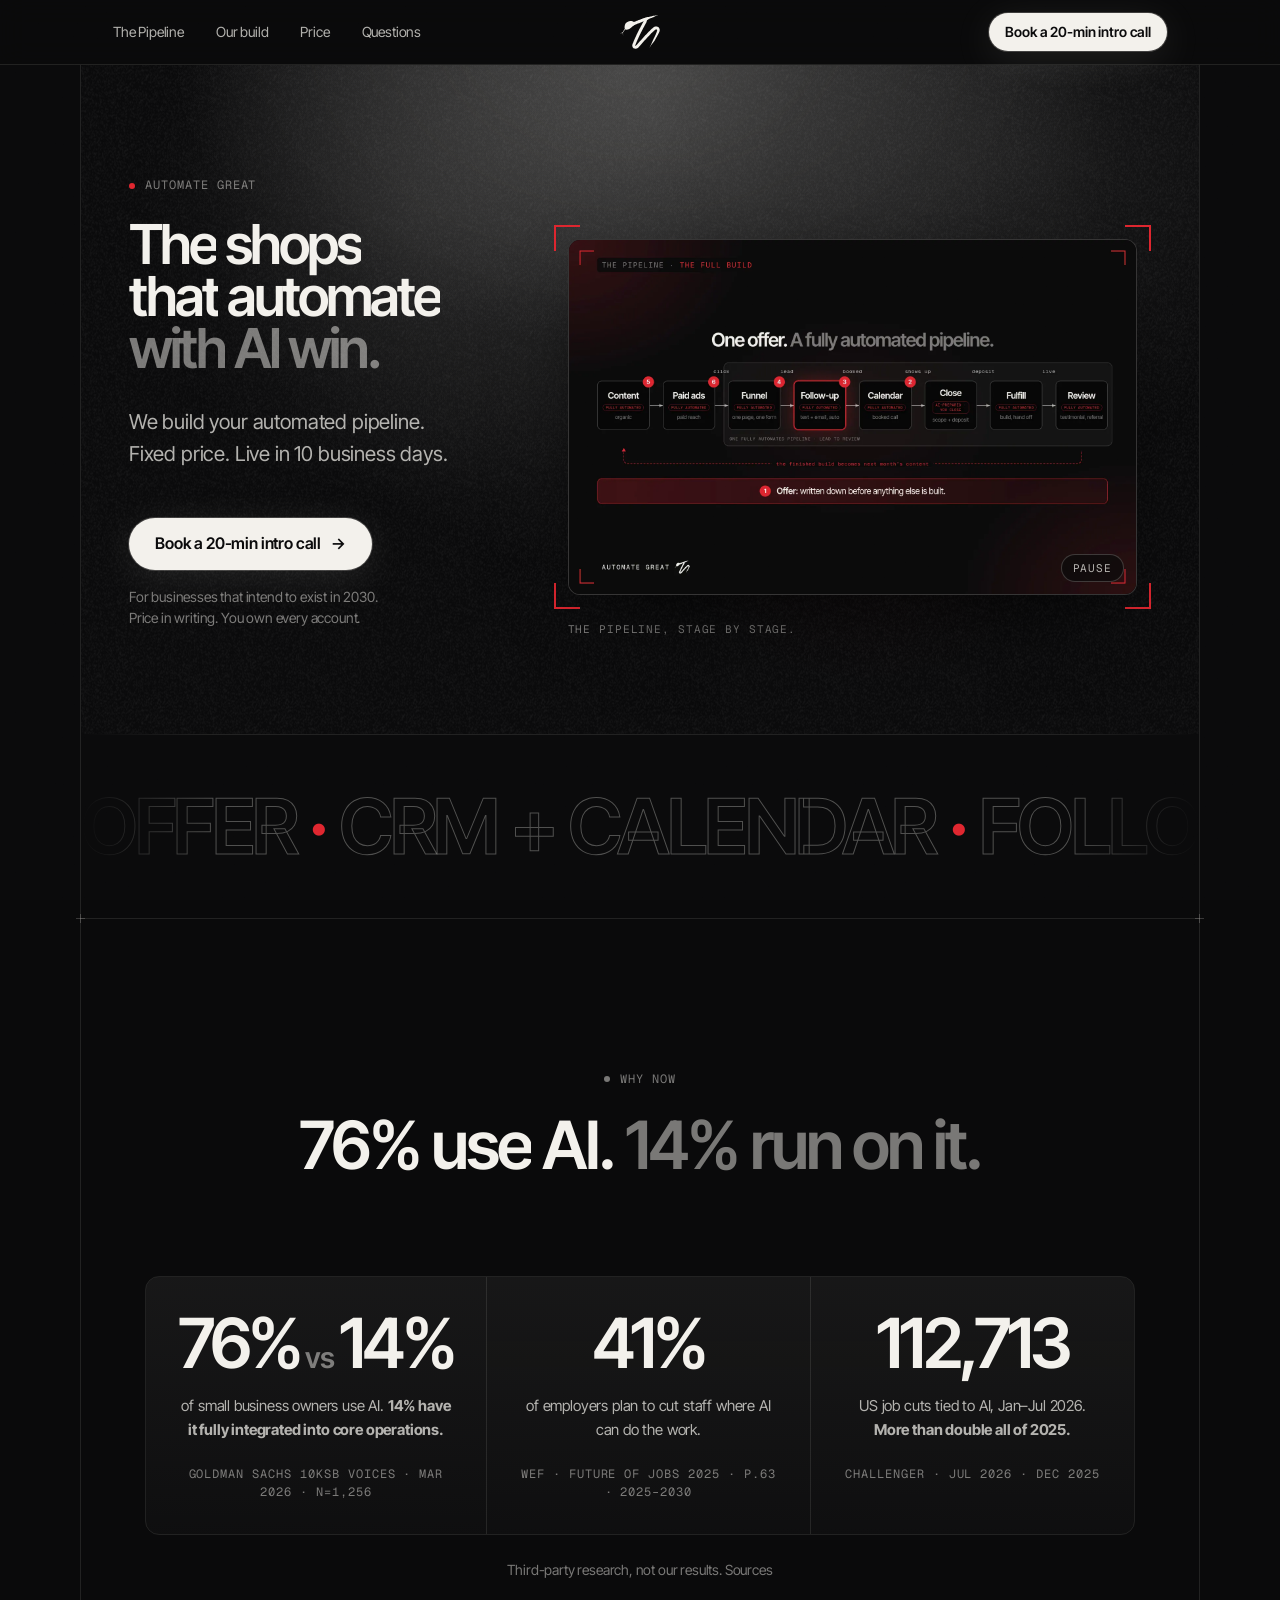
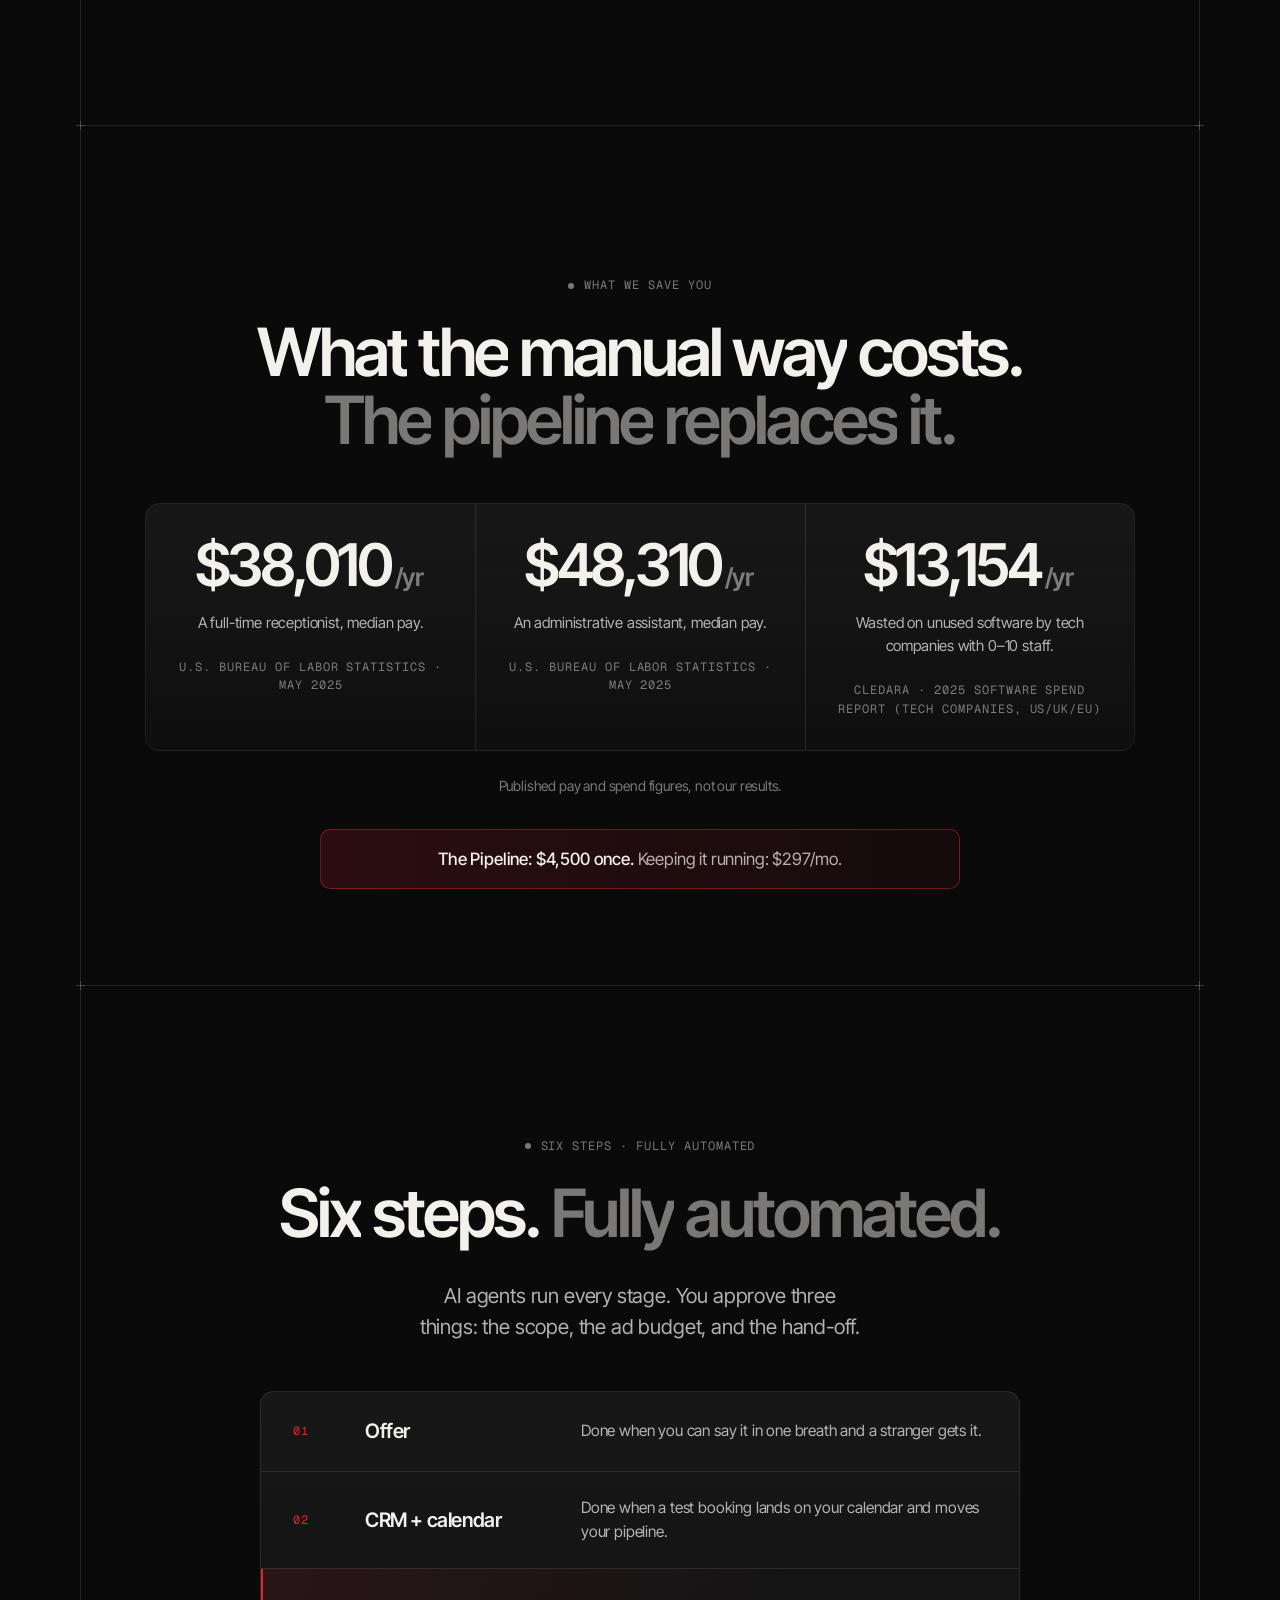
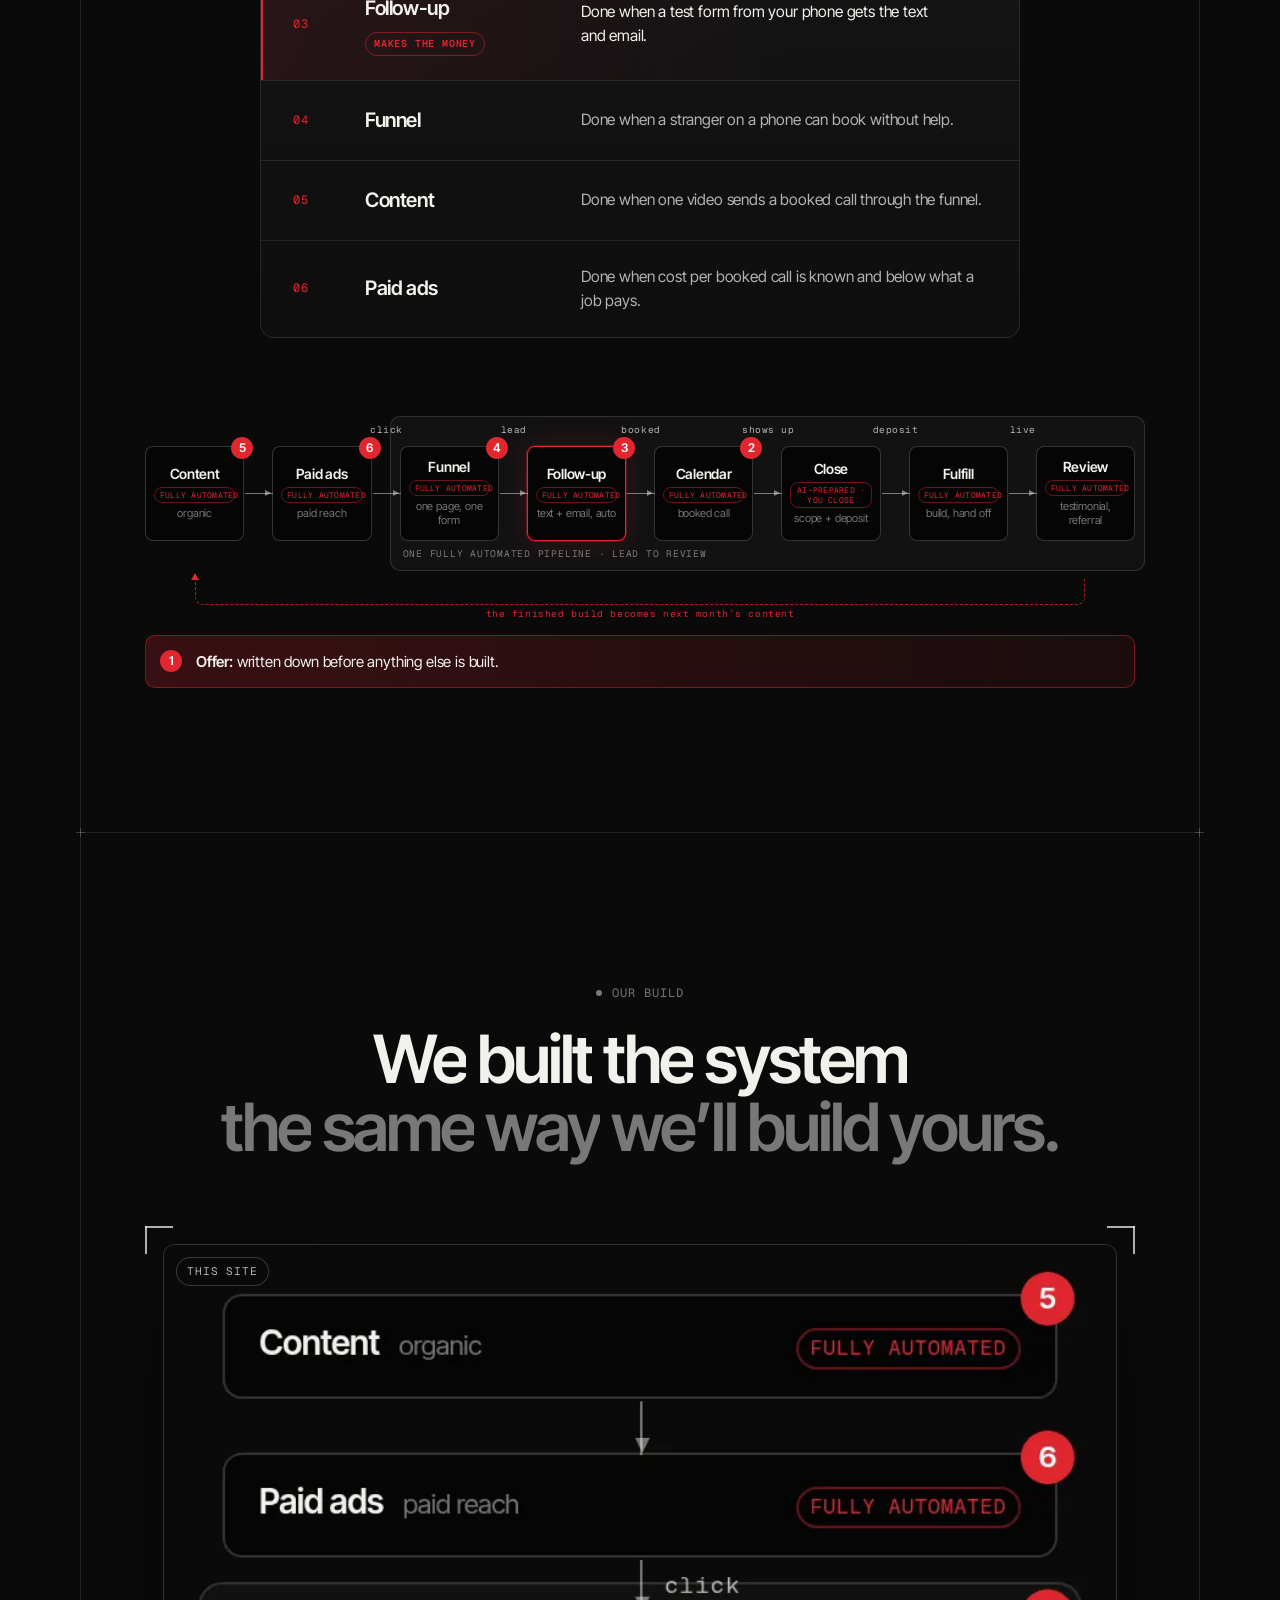
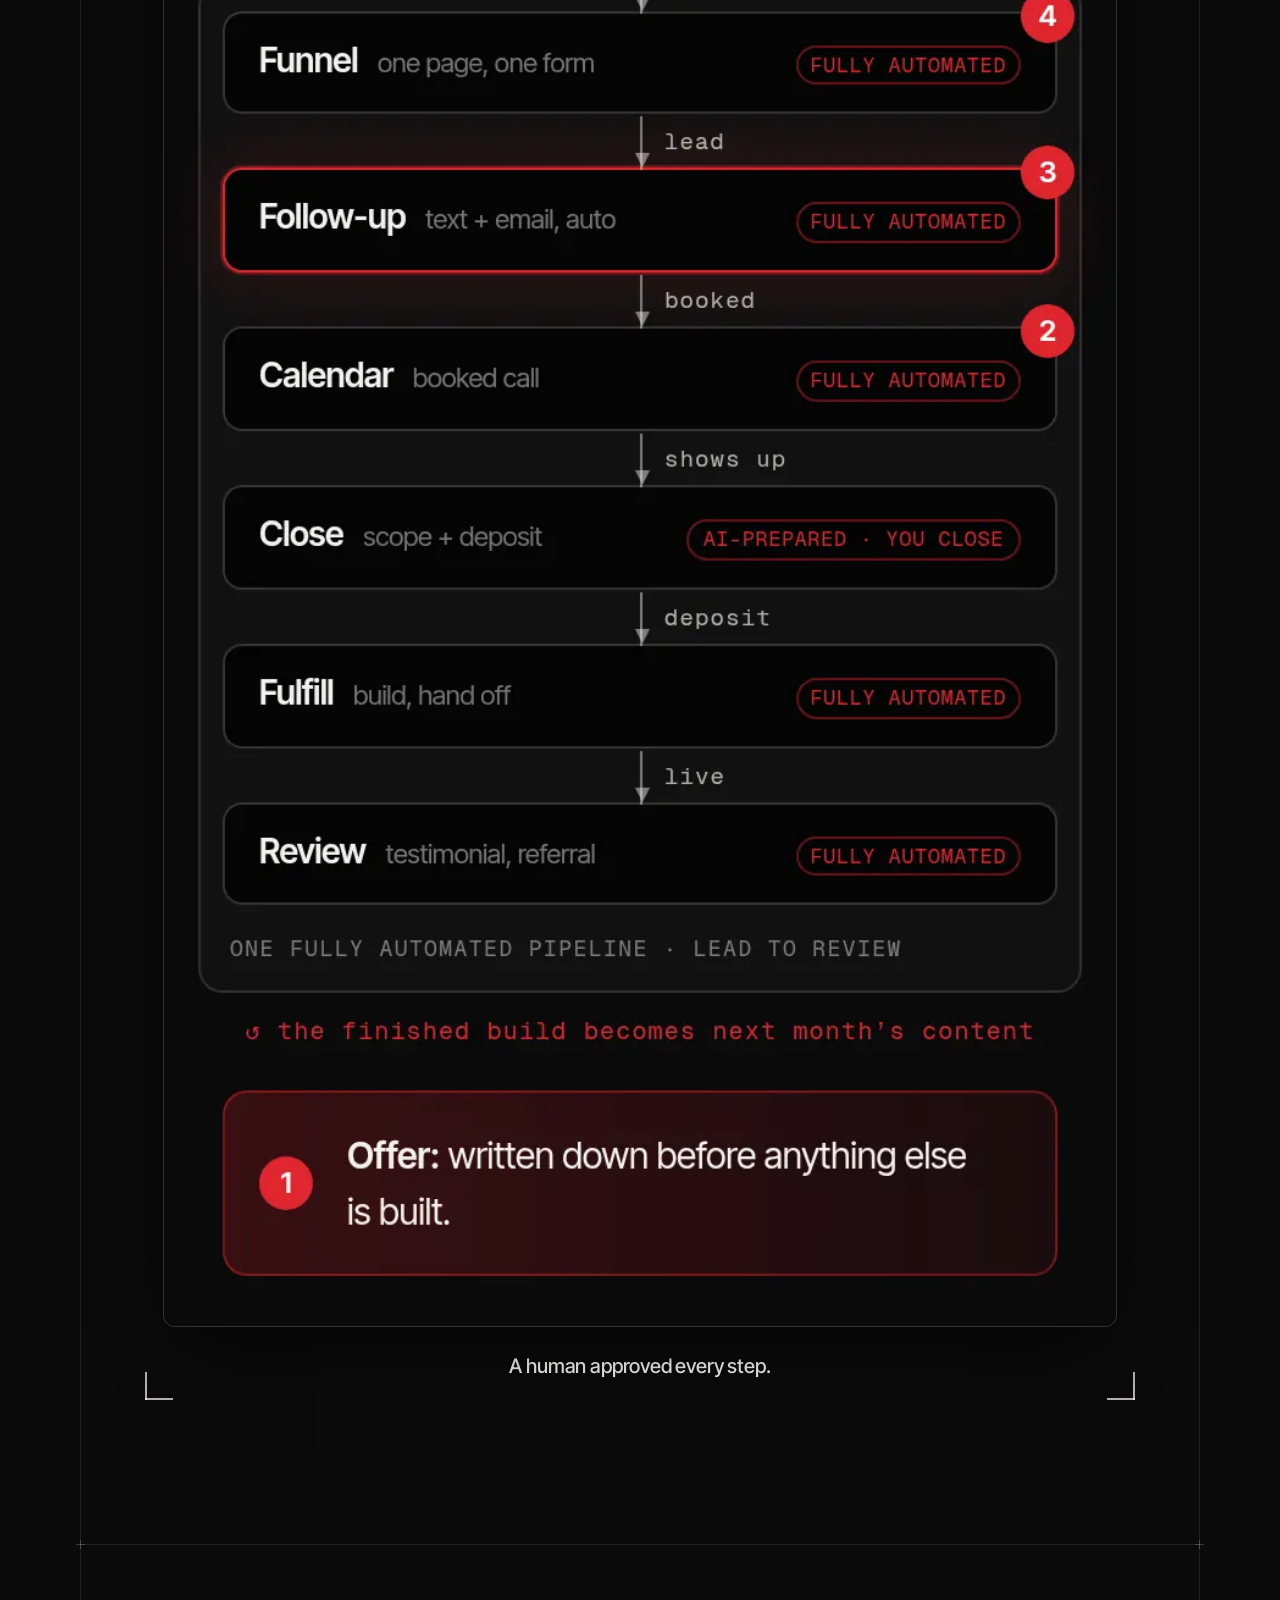
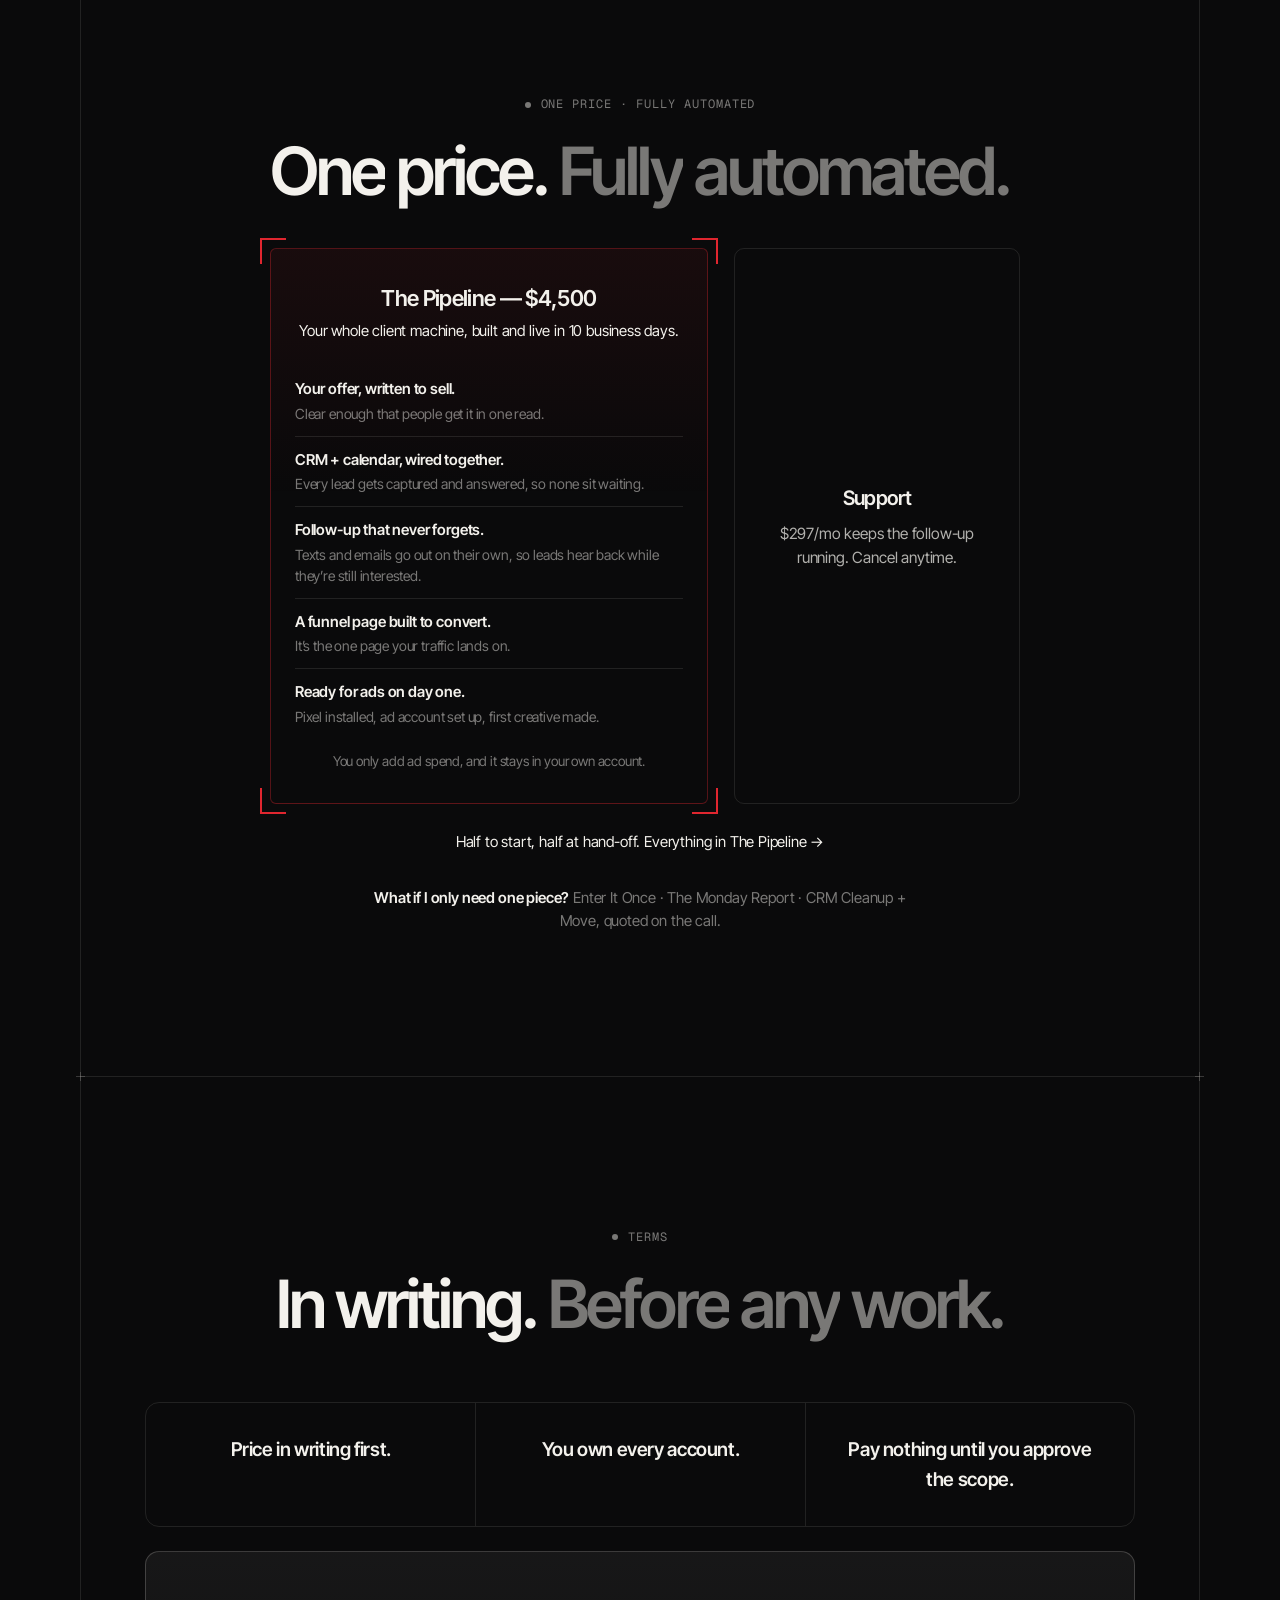
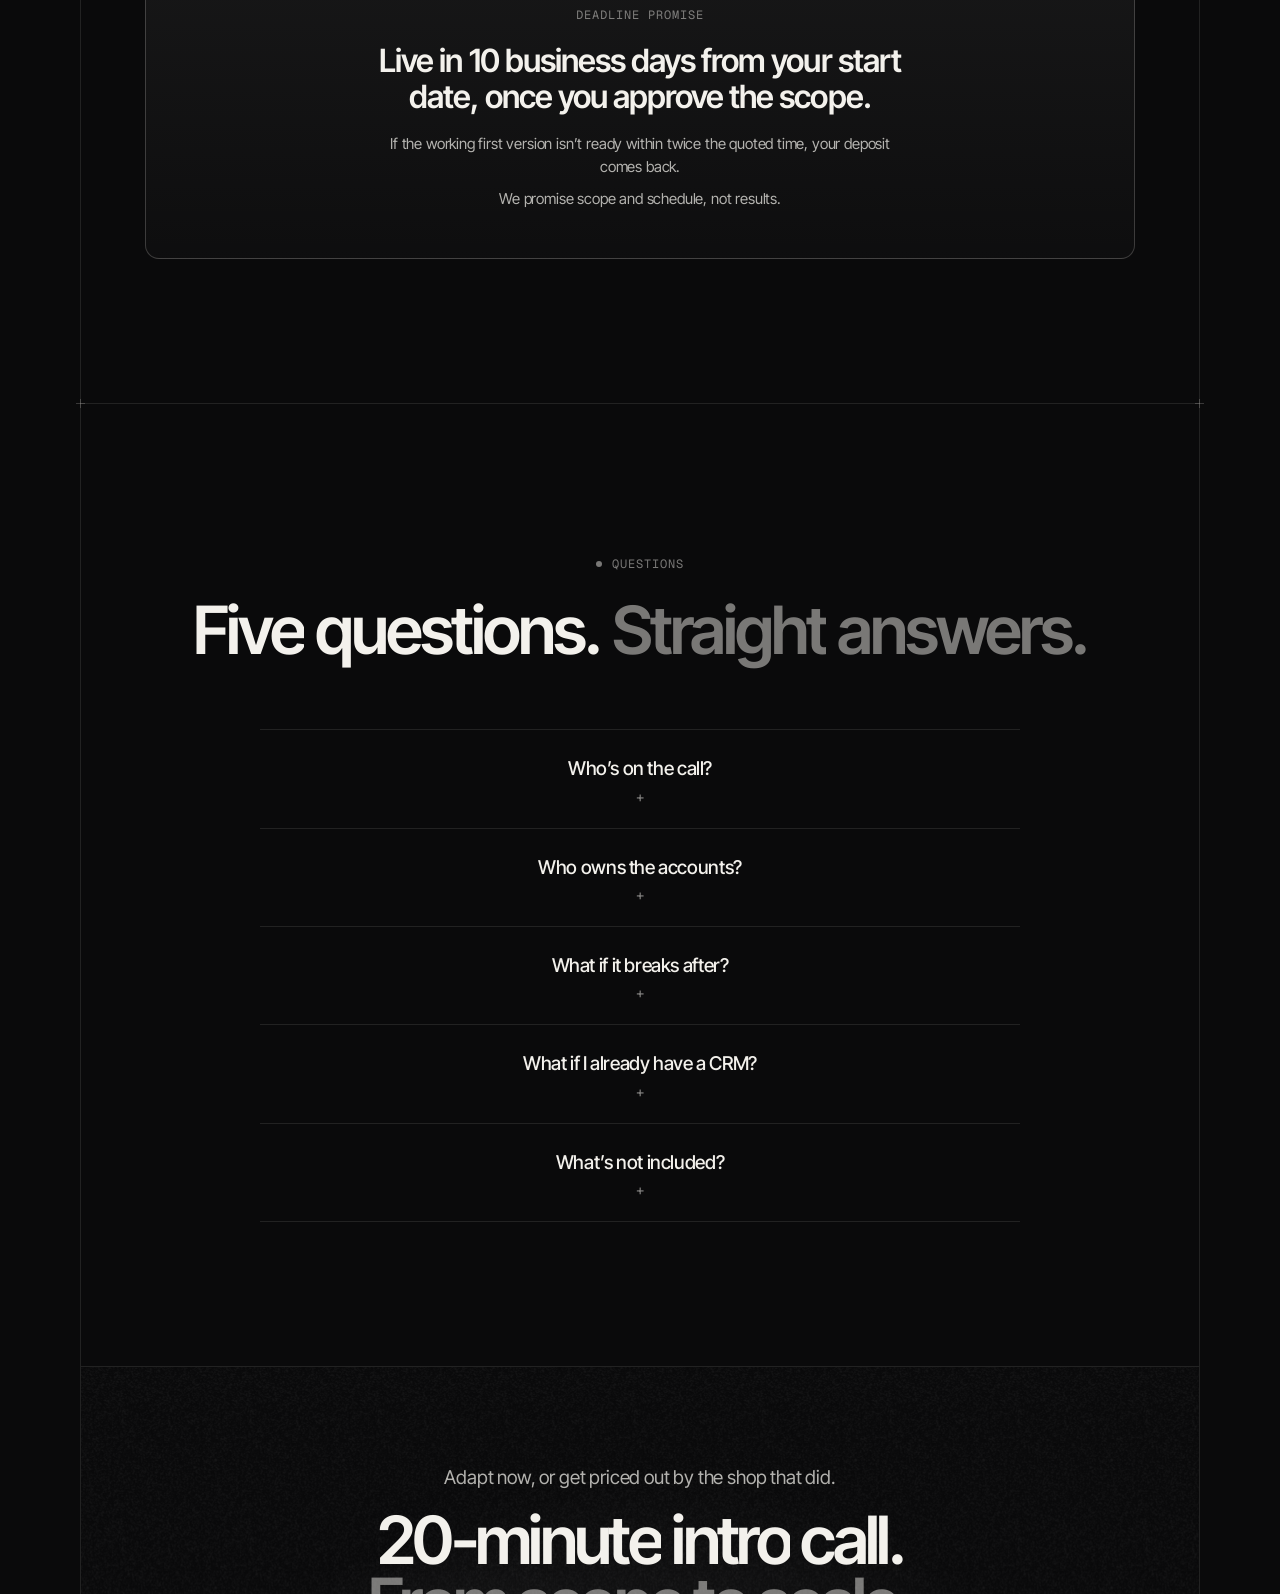
==== index.html @ 95dd4292 "Hero video: Safari-safe H.264 (yuv420p limited range, faststart) served first; drop WebM sources; ca" ====
<!doctype html>
<html lang="en">
<head>
<meta charset="utf-8">
<meta name="viewport" content="width=device-width, initial-scale=1">
<title>Automate Great · The shops that automate with AI win</title>
<meta name="description" content="Automate Great builds your automated lead pipeline: offer, CRM and calendar, follow-up, funnel, content and ads. Fixed price, live in 10 business days. Miami, FL.">
<link rel="canonical" href="https://automategreat.com/">
<meta name="theme-color" content="#050506">
<link rel="icon" href="/favicon.ico" sizes="any">
<link rel="icon" href="/img/favicon.svg" type="image/svg+xml">
<link rel="apple-touch-icon" href="/img/apple-touch-icon.png">
<meta property="og:type" content="website">
<meta property="og:site_name" content="Automate Great">
<meta property="og:url" content="https://automategreat.com/">
<meta property="og:title" content="Automate Great · The shops that automate with AI win">
<meta property="og:description" content="Automate Great builds your automated lead pipeline: offer, CRM and calendar, follow-up, funnel, content and ads. Fixed price, live in 10 business days. Miami, FL.">
<meta property="og:image" content="https://automategreat.com/img/og-share.png">
<meta property="og:image:width" content="1200">
<meta property="og:image:height" content="630">
<meta property="og:image:alt" content="The shops that automate with AI win. Automate Great.">
<meta property="og:locale" content="en_US">
<meta name="twitter:card" content="summary_large_image">
<meta name="twitter:title" content="Automate Great · The shops that automate with AI win">
<meta name="twitter:description" content="Automate Great builds your automated lead pipeline: offer, CRM and calendar, follow-up, funnel, content and ads. Fixed price, live in 10 business days. Miami, FL.">
<meta name="twitter:image" content="https://automategreat.com/img/og-share.png">
<meta name="twitter:image:alt" content="The shops that automate with AI win. Automate Great.">
<link rel="preload" href="img/pipeline-ad-poster.webp" as="image" type="image/webp" fetchpriority="high">
<link rel="preload" href="fonts/InterTight-Variable.woff2" as="font" type="font/woff2" crossorigin>
<script type="application/ld+json">
{
 "@context": "https://schema.org",
 "@type": "ProfessionalService",
 "@id": "https://automategreat.com/#org",
 "name": "Automate Great",
 "legalName": "10 Percenters LLC",
 "url": "https://automategreat.com/",
 "logo": "https://automategreat.com/img/logo-512.png",
 "image": "https://automategreat.com/img/og-share.png",
 "description": "Automate Great builds your automated lead pipeline: offer, CRM and calendar, follow-up, funnel, content and ads. Fixed price, live in 10 business days. Miami, FL.",
 "email": "info@automategreat.com",
 "telephone": "+1-786-706-0482",
 "address": {
  "@type": "PostalAddress",
  "addressLocality": "Miami",
  "addressRegion": "FL",
  "addressCountry": "US"
 },
 "areaServed": {
  "@type": "AdministrativeArea",
  "name": "Miami-Dade County, FL"
 },
 "priceRange": "$4,500 build; $297/mo support",
 "makesOffer": {
  "@type": "Offer",
  "name": "The Pipeline",
  "price": "4500",
  "priceCurrency": "USD"
 }
}
</script>
<script type="application/ld+json">
{
 "@context": "https://schema.org",
 "@type": "FAQPage",
 "mainEntity": [
  {
   "@type": "Question",
   "name": "Who’s on the call?",
   "acceptedAnswer": {
    "@type": "Answer",
    "text": "A person. You talk to the founder, with the agents’ prep already done — size, price and start date are ready before you dial in."
   }
  },
  {
   "@type": "Question",
   "name": "Who owns the accounts?",
   "acceptedAnswer": {
    "@type": "Answer",
    "text": "You. The CRM, the calendar, the domain, the ad account, every login. Set up in your name on day one. We never hold your keys."
   }
  },
  {
   "@type": "Question",
   "name": "What if it breaks after?",
   "acceptedAnswer": {
    "@type": "Answer",
    "text": "Support at $297/mo covers it: we watch it, fix it, and ship one visible change every month. Not on support? We quote the fix before we touch it."
   }
  },
  {
   "@type": "Question",
   "name": "What if I already have a CRM?",
   "acceptedAnswer": {
    "@type": "Answer",
    "text": "We build on it if it can do the job. If it can’t, we say so on the call and the move is part of the price, not a surprise."
   }
  },
  {
   "@type": "Question",
   "name": "What’s not included?",
   "acceptedAnswer": {
    "@type": "Answer",
    "text": "Ad spend. Dialers and mass texting. Anything that needs medical or card data beyond standard checkout. Taking the call and doing your work: that’s still you."
   }
  }
 ]
}
</script>
<script type="application/ld+json">
{
 "@context": "https://schema.org",
 "@type": "VideoObject",
 "name": "The Pipeline, stage by stage",
 "description": "A 28-second animation of The Pipeline we build: offer, CRM + calendar, follow-up, funnel, content and paid ads, fully automated. Close is AI-prepared and you close. Live in 10 business days.",
 "thumbnailUrl": "https://automategreat.com/img/pipeline-ad-poster.jpg",
 "contentUrl": "https://automategreat.com/media/pipeline-ad-1728.mp4",
 "uploadDate": "2026-11-05",
 "duration": "PT28.5S",
 "publisher": {"@id": "https://automategreat.com/#org"}
}
</script>
<link rel="stylesheet" href="styles.css">
</head>
<body>

<header class="nav">
  <div class="col">
    <ul>
      <li><a href="#ways">The Pipeline</a></li>
      <li><a href="#proof">Our build</a></li>
      <li><a href="#price">Price</a></li>
      <li><a href="#faq">Questions</a></li>
    </ul>
    <a class="logo" href="#top" aria-label="Automate Great home"><img src="img/logo-snake.svg" alt="" width="40" height="34"></a>
    <div class="nav-cta nav-call"><a class="btn btn-primary" href="https://go.automategreat.com/start">Book a 20-min intro call</a></div>
  </div>
</header>

<main class="col" id="top">

<section class="hero">
  <div class="orb" aria-hidden="true"></div>
  <div class="hero-copy">
    <p class="mono eyebrow accent rv">Automate Great</p>
    <h1 class="rv"><span class="ln">The shops that automate</span> <span class="ln dim">with AI win.</span></h1>
    <p class="lead rv">We build your automated pipeline. Fixed price. Live in 10 business days.</p>
    <div class="cta-row rv">
      <a class="btn btn-primary" href="https://go.automategreat.com/start">Book a 20-min intro call <span class="arr">→</span></a>
    </div>
    <p class="under rv">For businesses that intend to exist in 2030. Price in writing. You own every account.</p>
  </div>
  <figure class="hero-media">
    <div class="walk hero-walk"><div class="walk-frame">
      <video class="hero-video" muted autoplay loop playsinline preload="auto" poster="img/pipeline-ad-poster.webp" width="1728" height="1080" aria-label="28-second animation of The Pipeline, stage by stage: offer, CRM + calendar, follow-up, funnel, content and paid ads, fully automated. Close is AI-prepared and you close.">
        <source src="media/pipeline-ad-1728.mp4?v=2" type="video/mp4" media="(min-width:1024px)">
        <source src="media/pipeline-ad-960.mp4?v=2" type="video/mp4">
        The Pipeline, stage by stage.
      </video>
      <button class="mono vid-toggle" type="button" aria-label="Pause video" hidden>Pause</button>
    </div></div>
    <figcaption class="mono">The Pipeline, stage by stage.</figcaption>
  </figure>
</section>

<div class="marquee" aria-hidden="true"><div class="track">
  <span>OFFER <i>·</i> CRM + CALENDAR <i>·</i> FOLLOW-UP <i>·</i> FUNNEL <i>·</i> CONTENT <i>·</i> PAID ADS <i>·</i> </span>
  <span>OFFER <i>·</i> CRM + CALENDAR <i>·</i> FOLLOW-UP <i>·</i> FUNNEL <i>·</i> CONTENT <i>·</i> PAID ADS <i>·</i> </span>
</div></div>

<section id="problem">
  <span class="cross l"></span><span class="cross r"></span>
  <p class="mono eyebrow rv">Why now</p>
  <h2 class="rv">76% use AI. <span class="dim">14% run on it.</span></h2>
  <div class="stats rv spot">
    <div class="stat">
      <div class="num">76%<small>vs</small>14%</div>
      <p>of small business owners use AI. <strong>14% have it fully integrated into core operations.</strong></p>
      <span class="mono src"><a href="https://www.goldmansachs.com/community-transformation/10000-small-businesses-voices/insights/ai-presents-a-major-opportunity-for-small-businesses" rel="noopener">Goldman Sachs 10KSB Voices</a> · Mar 2026 · n=1,256</span>
    </div>
    <div class="stat">
      <div class="num">41%</div>
      <p>of employers plan to cut staff where AI can do the work.</p>
      <span class="mono src"><a href="https://reports.weforum.org/docs/WEF_Future_of_Jobs_Report_2025.pdf" rel="noopener">WEF · Future of Jobs 2025</a> · p.63 · 2025–2030</span>
    </div>
    <div class="stat">
      <div class="num">112,713</div>
      <p>US job cuts tied to AI, Jan–Jul 2026. <strong>More than double all of 2025.</strong></p>
      <span class="mono src">Challenger · <a href="https://www.challengergray.com/wp-content/uploads/2026/08/Challenger-Report-July-2026.pdf" rel="noopener">Jul 2026</a> · <a href="https://www.challengergray.com/wp-content/uploads/2026/01/Challenger-Report-December-2025.pdf" rel="noopener">Dec 2025</a></span>
    </div>
  </div>
  <p class="disclaim rv">Third-party research, not our results. <a href="#sources">Sources</a></p>
</section>

<section id="cost">
  <span class="cross l"></span><span class="cross r"></span>
  <p class="mono eyebrow rv">What we save you</p>
  <h2 class="rv"><span class="ln">What the manual way costs.</span> <span class="ln dim">The pipeline replaces it.</span></h2>
  <div class="stats cost-stats rv spot">
    <div class="stat">
      <div class="num">$38,010<small>/yr</small></div>
      <p>A full-time receptionist, median pay.</p>
      <span class="mono src"><a href="https://www.bls.gov/ooh/office-and-administrative-support/receptionists.htm" rel="noopener">U.S. Bureau of Labor Statistics</a> · May 2025</span>
    </div>
    <div class="stat">
      <div class="num">$48,310<small>/yr</small></div>
      <p>An administrative assistant, median pay.</p>
      <span class="mono src"><a href="https://www.bls.gov/ooh/office-and-administrative-support/secretaries-and-administrative-assistants.htm" rel="noopener">U.S. Bureau of Labor Statistics</a> · May 2025</span>
    </div>
    <div class="stat">
      <div class="num">$13,154<small>/yr</small></div>
      <p>Wasted on unused software by tech companies with 0–10 staff.</p>
      <span class="mono src"><a href="https://resources.cledara.com/hubfs/eBooks%20PDF/2025%20Software%20Spend%20Report%20%7C%20Cledara.pdf" rel="noopener">Cledara · 2025 Software Spend Report (tech companies, US/UK/EU)</a></span>
    </div>
  </div>
  <p class="disclaim rv">Published pay and spend figures, not our results.</p>
  <p class="contrast rv">The Pipeline: $4,500 once. <span class="dim">Keeping it running: $297/mo.</span></p>
</section>

<section id="ways">
  <span class="cross l"></span><span class="cross r"></span>
  <p class="mono eyebrow rv">Six steps · Fully automated</p>
  <h2 class="rv">Six steps. <span class="dim">Fully automated.</span></h2>
  <p class="lead rv">AI agents run every stage. You approve three things: the scope, the ad budget, and the hand-off.</p>
  <ol class="build rv spot" id="order">
    <li><span class="mono n">01</span><h4>Offer</h4><p>Done when you can say it in one breath and a stranger gets it.</p></li>
    <li><span class="mono n">02</span><h4>CRM + calendar</h4><p>Done when a test booking lands on your calendar and moves your pipeline.</p></li>
    <li class="money"><span class="mono n">03</span><h4>Follow-up <span class="tag">Makes the money</span></h4><p>Done when a test form from your phone gets the text and email.</p></li>
    <li><span class="mono n">04</span><h4>Funnel</h4><p>Done when a stranger on a phone can book without help.</p></li>
    <li><span class="mono n">05</span><h4>Content</h4><p>Done when one video sends a booked call through the funnel.</p></li>
    <li><span class="mono n">06</span><h4>Paid ads</h4><p>Done when cost per booked call is known and below what a job pays.</p></li>
  </ol>
  <p class="note mono rv">Ads go last. No paid traffic until the funnel works.</p>
  <div class="flow rv" role="img" aria-label="Lead path: Content, Paid ads, Funnel, Follow-up, Calendar, Close, Fulfill, Review, then back to Content. Build order: Offer 1, Calendar 2, Follow-up 3, Funnel 4, Content 5, Paid ads 6. Every stage is fully automated except Close: AI-prepared, and you close.">
    <div class="flow-row">
      <div class="hl"><span class="mono">One fully automated pipeline · lead to review</span></div>
      <div class="node" style="--i:1"><span class="badge">5</span><b>Content</b><span class="auto">Fully automated</span><small>organic</small></div>
      <div class="node" style="--i:2"><span class="arw" aria-hidden="true"></span><span class="badge">6</span><b>Paid ads</b><span class="auto">Fully automated</span><small>paid reach</small></div>
      <div class="node" style="--i:3"><span class="arw" aria-hidden="true"></span><span class="mono lbl">click</span><span class="badge">4</span><b>Funnel</b><span class="auto">Fully automated</span><small>one page, one form</small></div>
      <div class="node hot" style="--i:4"><span class="arw" aria-hidden="true"></span><span class="mono lbl">lead</span><span class="badge">3</span><b>Follow-up</b><span class="auto">Fully automated</span><small>text + email, auto</small></div>
      <div class="node" style="--i:5"><span class="arw" aria-hidden="true"></span><span class="mono lbl">booked</span><span class="badge">2</span><b>Calendar</b><span class="auto">Fully automated</span><small>booked call</small></div>
      <div class="node" style="--i:6"><span class="arw" aria-hidden="true"></span><span class="mono lbl">shows up</span><b>Close</b><span class="auto prep"><span>AI-prepared ·</span> <span>you close</span></span><small>scope + deposit</small></div>
      <div class="node" style="--i:7"><span class="arw" aria-hidden="true"></span><span class="mono lbl">deposit</span><b>Fulfill</b><span class="auto">Fully automated</span><small>build, hand off</small></div>
      <div class="node" style="--i:8"><span class="arw" aria-hidden="true"></span><span class="mono lbl">live</span><b>Review</b><span class="auto">Fully automated</span><small>testimonial, referral</small></div>
      <div class="loop" aria-hidden="true"><span class="mono">the finished build becomes next month’s content</span></div>
    </div>
    <p class="mono loop-note" aria-hidden="true">↺ the finished build becomes next month’s content</p>
    <div class="offer-bar"><span class="badge">1</span><p><b>Offer:</b> written down before anything else is built.</p></div>
  </div>
</section>

<section id="proof">
  <span class="cross l"></span><span class="cross r"></span>
  <p class="mono eyebrow rv">Our build</p>
  <h2 class="rv">We built the&nbsp;system<br> <span class="dim">the same way we’ll build&nbsp;yours.</span></h2>
  <figure class="walk rv">
    <div class="walk-frame">
      <span class="mono walk-tag">This site</span>
      <picture><source media="(max-width:820px)" srcset="img/proof-this-site-mobile.webp" width="780" height="1377"><img src="img/proof-this-site.webp" alt="Screenshot of the Automate Great pipeline diagram: content, paid ads, funnel, follow-up, calendar, close, fulfill and review" width="1440" height="900" loading="lazy"></picture>
    </div>
    <figcaption>A human approved every step.</figcaption>
  </figure>
</section>

<section id="price">
  <span class="cross l"></span><span class="cross r"></span>
  <p class="mono eyebrow rv">One price · Fully automated</p>
  <h2 class="rv">One price. <span class="dim">Fully automated.</span></h2>
  <div class="subgrid two price-grid rv">
    <div class="trim"><div class="cell build-box"><h4>The Pipeline — $4,500</h4><p class="sub">Your whole client machine, built and live in 10 business days.</p>
      <ul class="incl">
        <li><b>Your offer, written to sell.</b> <span>Clear enough that people get it in one read.</span></li>
        <li><b>CRM + calendar, wired together.</b> <span>Every lead gets captured and answered, so none sit waiting.</span></li>
        <li><b>Follow-up that never forgets.</b> <span>Texts and emails go out on their own, so leads hear back while they’re still interested.</span></li>
        <li><b>A funnel page built to convert.</b> <span>It’s the one page your traffic lands on.</span></li>
        <li><b>Ready for ads on day one.</b> <span>Pixel installed, ad account set up, first creative made.</span></li>
      </ul>
      <p class="fine">You only add ad spend, and it stays in your own account.</p></div></div>
    <div class="cell"><h4>Support</h4><p>$297/mo keeps the follow-up running. Cancel anytime.</p></div>
  </div>
  <p class="pay rv">Half to start, half at hand-off. <a href="pipeline/">Everything in The Pipeline →</a></p>
  <p class="smaller rv"><b>What if I only need one piece?</b> Enter It Once · The Monday Report · CRM Cleanup + Move, quoted on the call.</p>
</section>

<section id="terms">
  <span class="cross l"></span><span class="cross r"></span>
  <p class="mono eyebrow rv">Terms</p>
  <h2 class="rv">In writing. <span class="dim">Before any work.</span></h2>
  <div class="promises rv">
    <div><h4>Price in writing first.</h4></div>
    <div><h4>You own every account.</h4></div>
    <div><h4>Pay nothing until you approve the scope.</h4></div>
  </div>
  <div class="guarantee rv spot">
    <span class="mono">Deadline promise</span>
    <blockquote>Live in 10 business days from your start date, once you approve the scope.</blockquote>
    <p>If the working first version isn’t ready within twice the quoted time, your deposit comes back.</p>
    <p>We promise scope and schedule, not results.</p>
  </div>
</section>

<section id="faq">
  <span class="cross l"></span><span class="cross r"></span>
  <p class="mono eyebrow rv">Questions</p>
  <h2 class="rv">Five questions. <span class="dim">Straight answers.</span></h2>
  <div class="faq rv">
    <details><summary>Who’s on the call?</summary><p>A person. You talk to the founder, with the agents’ prep already done — size, price and start date are ready before you dial in.</p></details>
    <details><summary>Who owns the accounts?</summary><p>You. The CRM, the calendar, the domain, the ad account, every login. Set up in your name on day one. We never hold your keys.</p></details>
    <details><summary>What if it breaks after?</summary><p>Support at $297/mo covers it: we watch it, fix it, and ship one visible change every month. Not on support? We quote the fix before we touch it.</p></details>
    <details><summary>What if I already have a CRM?</summary><p>We build on it if it can do the job. If it can’t, we say so on the call and the move is part of the price, not a surprise.</p></details>
    <details><summary>What’s not included?</summary><p>Ad spend. Dialers and mass texting. Anything that needs medical or card data beyond standard checkout. Taking the call and doing your work: that’s still you.</p></details>
  </div>
</section>

<section class="final">
  <span class="cross l"></span><span class="cross r"></span>
  <p class="pre rv">Adapt now, or get priced out by the shop that did.</p>
  <h2 class="rv"><span class="ln">20-minute intro call.</span> <span class="ln dim">From scope to scale.</span></h2>
  <p class="lead rv">Leave with a size, a price and a start date.</p>
  <div class="cta-row rv"><a class="btn btn-primary" href="https://go.automategreat.com/start">Book a 20-min intro call <span class="arr">→</span></a></div>
  <p class="under rv">Pay nothing until you approve the scope.</p>
</section>

<div class="sources" id="sources">
  <p class="mono">Sources</p>
  <ol class="src-list">
    <li><span class="mono n">01</span><div><b>Goldman Sachs</b><span>10,000 Small Businesses Voices · AI survey, n=1,256 · Mar 2026</span><span class="mono lk"><a href="https://www.goldmansachs.com/community-transformation/10000-small-businesses-voices/insights/ai-presents-a-major-opportunity-for-small-businesses" rel="noopener">goldmansachs.com</a></span></div></li>
    <li><span class="mono n">02</span><div><b>World Economic Forum</b><span>Future of Jobs Report 2025 · p.63</span><span class="mono lk"><a href="https://reports.weforum.org/docs/WEF_Future_of_Jobs_Report_2025.pdf" rel="noopener">PDF</a></span></div></li>
    <li><span class="mono n">03</span><div><b>Challenger, Gray &amp; Christmas</b><span>Job Cuts Reports · AI-cited cuts: 112,713 Jan–Jul 2026, 54,836 in 2025</span><span class="mono lk"><a href="https://www.challengergray.com/wp-content/uploads/2026/08/Challenger-Report-July-2026.pdf" rel="noopener">Jul 2026</a> · <a href="https://www.challengergray.com/wp-content/uploads/2026/01/Challenger-Report-December-2025.pdf" rel="noopener">Dec 2025</a></span></div></li>
    <li><span class="mono n">04</span><div><b>U.S. Bureau of Labor Statistics</b><span>Receptionists · median pay $38,010/yr · May 2025</span><span class="mono lk"><a href="https://www.bls.gov/ooh/office-and-administrative-support/receptionists.htm" rel="noopener">bls.gov</a></span></div></li>
    <li><span class="mono n">05</span><div><b>U.S. Bureau of Labor Statistics</b><span>Secretaries and Administrative Assistants · median pay $48,310/yr · May 2025</span><span class="mono lk"><a href="https://www.bls.gov/ooh/office-and-administrative-support/secretaries-and-administrative-assistants.htm" rel="noopener">bls.gov</a></span></div></li>
    <li><span class="mono n">06</span><div><b>Cledara</b><span>2025 Software Spend Report · $13,154/yr on unused software, tech companies with 0–10 staff (US/UK/EU)</span><span class="mono lk"><a href="https://resources.cledara.com/hubfs/eBooks%20PDF/2025%20Software%20Spend%20Report%20%7C%20Cledara.pdf" rel="noopener">PDF</a></span></div></li>
  </ol>
</div>

<footer>
  <a class="logo" href="#top" aria-label="Automate Great home"><img src="img/logo-snake.svg" alt="" width="56" height="48"></a>
  <ul><li><a href="#ways">The Pipeline</a></li><li><a href="#proof">Our build</a></li><li><a href="#price">Price</a></li><li><a href="#terms">Terms</a></li><li><a href="#faq">Questions</a></li><li><a href="#sources">Sources</a></li><li><a href="miami-ai-automation/">Miami AI automation</a></li><li><a href="pipeline/">The Pipeline in detail</a></li><li><a href="contractors/">For contractors</a></li><li><a href="privacy/">Privacy Policy</a></li><li><a href="terms/">Terms of Service</a></li></ul>
  <div class="copy contact"><span><span class="nw">10 PERCENTERS LLC, doing business as Automate Great</span> · <span class="nw">Serving Miami-Dade County, FL</span> · <a href="mailto:info@automategreat.com">info@automategreat.com</a> · <a href="tel:+17867060482">(786) 706-0482</a></span></div>
  <div class="copy"><span>© 2026 Automate Great · 10 Percenters LLC · Miami, FL · If our partner company fits you better, we’ll say so.</span></div>
</footer>

</main>

<div class="sticky"><a class="btn btn-primary" href="https://go.automategreat.com/start">Book a 20-min intro call <span class="arr">→</span></a></div>
<script src="main.js?v=20"></script>
</body>
</html>
---- styles.css ----
/* Automate Great · site v5 · DRAFT, local only. Tokens mirror ../brand-guide.md */
@font-face{font-family:"Inter Tight";src:url(fonts/InterTight-Variable.woff2) format("woff2");font-weight:100 900;font-display:swap}
@font-face{font-family:"Geist Mono";src:url(fonts/GeistMono-VariableFont_wght.woff2) format("woff2");font-weight:100 900;font-display:swap}
:root{
  /* near-black ramp */
  --ink-0:#050506; --ink-1:#0a0a0b; --ink-2:#111113; --ink-3:#18181b; --ink-4:#232327;
  /* off-white text tones */
  --paper:#f3f1ec; --text-1:#f3f1ec; --text-2:rgba(243,241,236,.72); --text-3:rgba(243,241,236,.48); --text-4:rgba(243,241,236,.28);
  /* hairlines */
  --line:rgba(243,241,236,.10); --line-strong:rgba(243,241,236,.20);
  /* sparse accent */
  --red:#e0262f;
  /* type */
  --font-display:"Inter Tight",system-ui,sans-serif; --font-mono:"Geist Mono",ui-monospace,monospace;
  --fs-mega:clamp(44px,7.2vw,104px); --fs-h1:clamp(44px,7vw,96px); --fs-h2:clamp(36px,5.2vw,68px); --fs-h3:clamp(22px,2.4vw,30px);
  --fs-lead:clamp(18px,1.6vw,21px); --fs-body:17px; --fs-small:14px; --fs-mono:12px;
  --track-mega:-0.055em; --track-h:-0.045em; --track-body:-0.01em; --track-mono:0.08em;
  --lh-tight:0.94; --lh-head:1.02; --lh-body:1.55;
  /* spacing (8px base) */
  --s-1:4px; --s-2:8px; --s-3:12px; --s-4:16px; --s-5:24px; --s-6:32px; --s-7:48px; --s-8:64px; --s-9:96px; --s-10:144px;
  --col:1120px; --col-text:720px; --radius:14px; --radius-pill:999px;
  /* texture */
  --grain:url("data:image/svg+xml,%3Csvg xmlns='http://www.w3.org/2000/svg' width='160' height='160'%3E%3Cfilter id='n'%3E%3CfeTurbulence type='fractalNoise' baseFrequency='.9' numOctaves='3' stitchTiles='stitch'/%3E%3CfeColorMatrix values='0 0 0 0 1 0 0 0 0 1 0 0 0 0 1 0 0 0 .55 0'/%3E%3C/filter%3E%3Crect width='100%25' height='100%25' filter='url(%23n)'/%3E%3C/svg%3E");
  --glow-white:radial-gradient(60% 60% at 50% 0%,rgba(243,241,236,.14),rgba(243,241,236,0) 70%);
  --glow-red:radial-gradient(30% 40% at 85% 110%,rgba(224,38,47,.10),rgba(224,38,47,0) 70%);
  --glass:linear-gradient(180deg,rgba(243,241,236,.06),rgba(243,241,236,.02));
  /* motion */
  --ease:cubic-bezier(.16,1,.3,1); --dur-1:160ms; --dur-2:320ms; --dur-3:900ms; --marquee:60s;
}
*{box-sizing:border-box;margin:0;padding:0}
html{scroll-behavior:smooth}
body{background:var(--ink-1);color:var(--text-1);font-family:var(--font-display);font-size:var(--fs-body);line-height:var(--lh-body);letter-spacing:var(--track-body);-webkit-font-smoothing:antialiased;overflow-x:hidden}
body::after{content:"";position:fixed;inset:0;background:var(--grain);opacity:.05;pointer-events:none;z-index:100;mix-blend-mode:overlay}
a{color:inherit;text-decoration:none}
:focus-visible{outline:2px solid var(--red);outline-offset:3px;border-radius:6px}
img{display:block;max-width:100%}

/* the column + rails */
.col{max-width:var(--col);margin:0 auto;border-left:1px solid var(--line);border-right:1px solid var(--line);position:relative}
section{position:relative;border-top:1px solid var(--line);padding:var(--s-10) var(--s-8);text-align:center}
.narrow{max-width:var(--col-text);margin-left:auto;margin-right:auto}
.cross{position:absolute;width:9px;height:9px;top:-5px}
.cross::before,.cross::after{content:"";position:absolute;background:var(--line-strong)}
.cross::before{left:4px;top:0;width:1px;height:9px}.cross::after{top:4px;left:0;height:1px;width:9px}
.cross.l{left:-5px}.cross.r{right:-5px}

/* type */
.mono{font-family:var(--font-mono);font-size:var(--fs-mono);letter-spacing:var(--track-mono);text-transform:uppercase;color:var(--text-3)}
.eyebrow{display:inline-flex;align-items:center;gap:10px;margin-bottom:var(--s-5)}
.eyebrow::before{content:"";width:6px;height:6px;border-radius:50%;background:var(--text-3)}
.eyebrow.accent::before{background:var(--red)}
h1,h2,h3{text-wrap:balance;font-weight:600;letter-spacing:var(--track-h);line-height:var(--lh-head)}
h1{font-size:var(--fs-mega);letter-spacing:var(--track-mega);line-height:var(--lh-tight)}
h2{font-size:var(--fs-h2)}
h3{font-size:var(--fs-h3);letter-spacing:-0.03em}
.dim{color:var(--text-3)}
.lead{font-size:var(--fs-lead);color:var(--text-2);margin-top:var(--s-6)}
p+p{margin-top:var(--s-3)}
.red{color:var(--red)}
.tag{display:inline-block;font-family:var(--font-mono);font-size:10px;letter-spacing:var(--track-mono);text-transform:uppercase;color:var(--text-3);border:1px solid var(--line-strong);border-radius:var(--radius-pill);padding:3px 8px;vertical-align:middle;white-space:nowrap}

/* buttons */
.btn{display:inline-flex;align-items:center;gap:10px;height:52px;padding:0 26px;border-radius:var(--radius-pill);font-weight:600;font-size:16px;letter-spacing:-0.01em;transition:transform var(--dur-1) var(--ease),background var(--dur-2) var(--ease),box-shadow var(--dur-2) var(--ease)}
.btn-primary{background:var(--paper);color:var(--ink-1);box-shadow:0 0 0 1px rgba(243,241,236,.2),0 8px 40px rgba(243,241,236,.10)}
.btn-primary:hover{transform:translateY(-1px);box-shadow:0 0 0 1px rgba(243,241,236,.4),0 10px 60px rgba(243,241,236,.22)}
.btn-ghost{border:1px solid var(--line-strong);color:var(--text-1);background:rgba(243,241,236,.02)}
.btn-ghost:hover{background:rgba(243,241,236,.07)}
.btn .arr{transition:transform var(--dur-2) var(--ease)}.btn:hover .arr{transform:translateX(3px)}
.cta-row{display:flex;gap:var(--s-3);justify-content:center;flex-wrap:wrap;margin-top:var(--s-7)}
.under{margin-top:var(--s-4);font-size:var(--fs-small);color:var(--text-3)}

/* nav */
.nav{position:sticky;top:0;z-index:50;background:rgba(10,10,11,.72);backdrop-filter:blur(14px);-webkit-backdrop-filter:blur(14px);border-bottom:1px solid var(--line)}
.nav .col{display:flex;align-items:center;justify-content:space-between;height:64px;padding:0 var(--s-6);border-color:transparent}
.logo{display:flex;align-items:center}.logo img{height:30px;width:auto}
.nav ul{display:flex;gap:var(--s-6);list-style:none;font-size:var(--fs-small);color:var(--text-2)}
.nav ul a:hover{color:var(--text-1)}
.nav .btn{height:38px;padding:0 16px;font-size:14px}

/* hero */
.hero{border-top:0;padding-top:var(--s-9);padding-bottom:var(--s-9);overflow:hidden}
.hero::before{content:"";position:absolute;inset:0;background:var(--glow-white);pointer-events:none}
.hero .orb{position:absolute;left:50%;top:-340px;width:900px;height:620px;transform:translateX(-50%);background:radial-gradient(closest-side,rgba(243,241,236,.10),transparent);filter:blur(20px);pointer-events:none}
.hero h1{max-width:1100px;margin:0 auto}
.ln{display:block}
.hero .lead{max-width:640px;margin-left:auto;margin-right:auto}
.cite{font-size:var(--fs-small);color:var(--text-3)}
.video{margin:var(--s-9) auto 0;max-width:900px;aspect-ratio:16/9;border-radius:var(--radius);overflow:hidden;position:relative;border:1px solid var(--line-strong);background:var(--ink-2)}
.video img{width:100%;height:100%;object-fit:cover;filter:grayscale(1) brightness(.42) contrast(1.05)}
.video .play{position:absolute;left:50%;top:50%;width:76px;height:76px;margin:-38px 0 0 -38px;border-radius:50%;border:1px solid rgba(243,241,236,.5);background:rgba(243,241,236,.08);backdrop-filter:blur(8px);display:grid;place-items:center}
.video .play::after{content:"";border-left:16px solid var(--paper);border-top:10px solid transparent;border-bottom:10px solid transparent;margin-left:5px}
.video .cap{position:absolute;left:var(--s-5);bottom:var(--s-5);text-align:left}
.video .cap b{text-shadow:0 1px 12px rgba(0,0,0,.6);display:block;font-weight:500;font-size:18px;margin-top:6px;letter-spacing:-0.02em}
.ph{position:absolute;right:var(--s-4);top:var(--s-4)}

/* marquee */
.marquee{border-top:1px solid var(--line);overflow:hidden;padding:var(--s-6) 0;white-space:nowrap;-webkit-mask:linear-gradient(90deg,transparent,#000 12%,#000 88%,transparent);mask:linear-gradient(90deg,transparent,#000 12%,#000 88%,transparent)}
.marquee .track{display:inline-flex;animation:mq var(--marquee) linear infinite}
.marquee span{font-size:clamp(40px,6vw,84px);font-weight:600;letter-spacing:var(--track-h);color:transparent;-webkit-text-stroke:1px rgba(243,241,236,.30);padding-right:.5em}
.marquee span i{font-style:normal;color:var(--red);-webkit-text-stroke:0}
@keyframes mq{to{transform:translateX(-50%)}}

/* problem */
.prose{font-size:var(--fs-lead);color:var(--text-2);margin-top:var(--s-7)}
.prose p{margin-top:var(--s-2)}
.prose strong{color:var(--text-1);font-weight:600}
.stats{display:grid;grid-template-columns:repeat(3,1fr);margin-top:var(--s-9);border:1px solid var(--line);border-radius:var(--radius);overflow:hidden;text-align:left}
.stat{padding:var(--s-6);border-left:1px solid var(--line);background:var(--glass)}
.stat:first-child{border-left:0}
.stat .num{font-size:clamp(48px,5.4vw,76px);font-weight:600;letter-spacing:var(--track-mega);line-height:1}
.stat .num small{font-size:.42em;color:var(--text-3);letter-spacing:-0.02em;margin:0 .15em}
.stat p{font-size:15px;color:var(--text-2);margin-top:var(--s-4)}
.stat .src{margin-top:var(--s-5);display:block}
.disclaim{margin-top:var(--s-5);font-size:var(--fs-small);color:var(--text-3)}

/* week */
.week{margin-top:var(--s-8);text-align:left;border-top:1px solid var(--line)}
.row{display:grid;grid-template-columns:150px 1fr 1fr;gap:var(--s-6);padding:var(--s-6) 0;border-bottom:1px solid var(--line)}
.row h4{font-weight:600;font-size:18px;letter-spacing:-0.02em}
.row .k{display:block;margin-bottom:6px}
.row p{font-size:15.5px;color:var(--text-3)}
.row .after p{color:var(--text-1)}
.closing{margin-top:var(--s-7);font-size:var(--fs-h3);letter-spacing:-0.03em;font-weight:500}

/* identity (glass + grain band) */
.identity{background:radial-gradient(70% 80% at 50% 120%,rgba(243,241,236,.08),transparent),var(--ink-0);overflow:hidden}
.identity::after{content:"";position:absolute;inset:0;background:var(--grain);opacity:.08;pointer-events:none}
.manifesto{list-style:none;margin-top:var(--s-7);font-size:var(--fs-h3);letter-spacing:-0.03em;line-height:1.35;color:var(--text-3)}
.manifesto li:last-child{color:var(--text-1);font-weight:600;margin-top:var(--s-4)}

/* ladder */
.ladder{margin-top:var(--s-9);display:flex;flex-direction:column;gap:var(--s-4);text-align:left}
.rung{position:relative;border:1px solid var(--line);border-radius:var(--radius);background:var(--glass);padding:var(--s-7);transition:border-color var(--dur-2) var(--ease),background var(--dur-2) var(--ease)}
.rung:hover{border-color:var(--line-strong);background:linear-gradient(180deg,rgba(243,241,236,.08),rgba(243,241,236,.025))}
.rung-head{display:flex;align-items:baseline;gap:var(--s-5);flex-wrap:wrap}
.rung-no{font-family:var(--font-mono);font-size:13px;color:var(--text-3);letter-spacing:.06em}
.rung h3{font-size:clamp(28px,3.4vw,44px);letter-spacing:var(--track-h)}
.rung .way{margin-left:auto}
.rung>p,.rung .body{color:var(--text-2);margin-top:var(--s-4);max-width:640px}
.subgrid{display:grid;gap:0;margin-top:var(--s-6);border:1px solid var(--line);border-radius:10px;overflow:hidden}
.subgrid.two{grid-template-columns:1fr 1fr}.subgrid.three{grid-template-columns:repeat(3,1fr)}
.cell{padding:var(--s-6) var(--s-5);border-left:1px solid var(--line)}
.cell:first-child{border-left:0}
.cell h4{font-size:22px;font-weight:600;letter-spacing:-0.03em;display:flex;gap:8px;align-items:center;flex-wrap:wrap}
.cell .sub{font-size:14px;color:var(--text-3);margin-top:4px}
.cell ul{list-style:none;margin-top:var(--s-4);font-size:14.5px;color:var(--text-2)}
.cell li{padding:6px 0;border-top:1px solid var(--line)}
.cell li:first-child{border-top:0}
.cell .price{margin-top:var(--s-4);font-size:14px;color:var(--text-1)}
.terms{margin-top:var(--s-5);font-size:14.5px;color:var(--text-2)}
.care{margin-top:var(--s-4);padding:var(--s-5);border:1px dashed var(--line-strong);border-radius:10px;font-size:14.5px;color:var(--text-2)}
.care b{color:var(--text-1)}
.rung .btn{margin-top:var(--s-6)}
/* premium top card */
.rung.top{padding:var(--s-8) var(--s-7);background:radial-gradient(80% 120% at 50% -20%,rgba(243,241,236,.16),transparent 60%),var(--glow-red),var(--ink-0);border-color:rgba(243,241,236,.28);overflow:hidden;box-shadow:0 40px 120px -40px rgba(243,241,236,.15),inset 0 1px 0 rgba(243,241,236,.18)}
.rung.top::after{content:"";position:absolute;inset:0;background:var(--grain);opacity:.10;pointer-events:none}
.rung.top h3{font-size:clamp(36px,5vw,64px)}
.rung.top .line{margin-top:var(--s-6);font-size:20px;font-weight:600;letter-spacing:-0.02em}
.rung.top dl{display:grid;grid-template-columns:1fr 1fr;gap:var(--s-5);margin-top:var(--s-6);border-top:1px solid var(--line);padding-top:var(--s-5)}
.rung.top dt{margin-bottom:6px}.rung.top dd{color:var(--text-2);font-size:15px}
.rung-sep{text-align:center;padding:2px 0}
.ladder-close{margin-top:var(--s-8)}
.ladder-close h3{font-weight:500}

/* promise */
.promises{display:grid;grid-template-columns:repeat(3,1fr);margin-top:var(--s-8);border:1px solid var(--line);border-radius:var(--radius);overflow:hidden;text-align:left}
.promises div{padding:var(--s-6);border-left:1px solid var(--line)}.promises div:first-child{border-left:0}
.promises h4{font-size:19px;font-weight:600;letter-spacing:-0.02em}
.promises p{color:var(--text-2);font-size:15px;margin-top:var(--s-2)}
.guarantee{margin-top:var(--s-5);text-align:left;padding:var(--s-7);border-radius:var(--radius);border:1px solid var(--line-strong);background:var(--glass)}
.guarantee blockquote{font-size:clamp(22px,2.6vw,32px);font-weight:600;letter-spacing:-0.03em;line-height:1.15;margin-top:var(--s-4)}
.guarantee p{color:var(--text-2);font-size:15px;margin-top:var(--s-4)}

/* how / terminal */
.terminal{margin:var(--s-8) auto 0;max-width:760px;text-align:left;border:1px solid var(--line-strong);border-radius:12px;background:var(--ink-0);overflow:hidden;box-shadow:0 30px 80px -30px rgba(0,0,0,.8)}
.terminal .bar{display:flex;gap:6px;align-items:center;padding:12px 16px;border-bottom:1px solid var(--line)}
.terminal .bar i{width:9px;height:9px;border-radius:50%;background:var(--ink-4)}
.terminal .bar .mono{margin-left:auto}
.terminal pre{font-family:var(--font-mono);font-size:13.5px;line-height:1.85;padding:var(--s-5) var(--s-6);color:var(--text-2);overflow-x:auto}
.terminal .c{color:var(--text-4)}.terminal .p{color:var(--text-1)}.terminal .r{color:var(--red)}
.steps{display:grid;grid-template-columns:repeat(3,1fr);margin-top:var(--s-7);text-align:left;border-top:1px solid var(--line)}
.steps div{padding:var(--s-6) var(--s-5) 0;border-left:1px solid var(--line)}.steps div:first-child{border-left:0;padding-left:0}
.steps h4{font-size:20px;font-weight:600;letter-spacing:-0.02em;margin-top:var(--s-3)}
.steps p{color:var(--text-2);font-size:15px;margin-top:var(--s-2)}
.photo{margin-top:var(--s-8);border-radius:var(--radius);overflow:hidden;position:relative;border:1px solid var(--line);aspect-ratio:21/9}
.photo img{width:100%;height:100%;object-fit:cover;filter:grayscale(1) brightness(.55)}
.route{margin-top:var(--s-6);color:var(--text-3);font-size:15px}

/* bio */
.bio-ph{width:180px;height:220px;margin:0 auto var(--s-7);border:1px dashed var(--line-strong);border-radius:var(--radius);display:grid;place-items:center;text-align:center;padding:var(--s-4);background:var(--glass)}
.points{display:grid;grid-template-columns:repeat(3,1fr);margin-top:var(--s-7);text-align:left;border-top:1px solid var(--line)}
.points div{padding:var(--s-5) var(--s-5) 0;border-left:1px solid var(--line)}.points div:first-child{border-left:0;padding-left:0}
.points b{display:block;font-weight:600;font-size:17px;letter-spacing:-0.02em}
.points span{color:var(--text-2);font-size:15px}
.disclosure{margin-top:var(--s-7);font-size:var(--fs-small);color:var(--text-3)}
.sig{margin-top:var(--s-5);font-size:22px;font-weight:500;letter-spacing:-0.03em}

/* form */
.form{margin:var(--s-8) auto 0;max-width:760px;text-align:left;padding:var(--s-7);border:1px solid var(--line-strong);border-radius:var(--radius);background:var(--glass);position:relative;overflow:hidden}
.form .prog{display:flex;gap:6px;margin-bottom:var(--s-6)}.form .prog i{flex:1;height:2px;background:var(--line-strong);border-radius:2px}.form .prog i.on{background:var(--paper)}
.form legend{font-size:26px;font-weight:600;letter-spacing:-0.03em}
.chips{display:flex;flex-wrap:wrap;gap:var(--s-2);margin-top:var(--s-5)}
.chip{border:1px solid var(--line-strong);border-radius:var(--radius-pill);padding:10px 16px;font-size:15px;color:var(--text-2);cursor:pointer;background:transparent;font-family:inherit;transition:all var(--dur-1) var(--ease)}
.chip:hover{border-color:var(--text-3);color:var(--text-1)}
.chip[aria-pressed=true]{background:var(--paper);color:var(--ink-1);border-color:var(--paper)}
.form .btn{margin-top:var(--s-6)}
.next{margin-top:var(--s-5);font-size:14px;color:var(--text-3)}
.mins{margin:var(--s-7) auto 0;max-width:760px;text-align:left;display:grid;grid-template-columns:repeat(3,1fr);border:1px solid var(--line);border-radius:var(--radius);overflow:hidden}
.mins div{padding:var(--s-5);border-left:1px solid var(--line);font-size:14.5px;color:var(--text-2)}.mins div:first-child{border-left:0}
.mins b{display:block;color:var(--text-1);font-weight:600;margin-bottom:6px}

/* faq */
.faq{margin-top:var(--s-8);text-align:left;border-top:1px solid var(--line)}
.faq details{border-bottom:1px solid var(--line)}
.faq summary{list-style:none;cursor:pointer;display:flex;justify-content:space-between;gap:var(--s-5);padding:var(--s-5) 0;font-size:19px;font-weight:500;letter-spacing:-0.02em}
.faq summary::-webkit-details-marker{display:none}
.faq summary::after{content:"+";font-family:var(--font-mono);color:var(--text-3);transition:transform var(--dur-2) var(--ease)}
.faq details[open] summary::after{transform:rotate(45deg)}
.faq details p{color:var(--text-2);padding:0 0 var(--s-5);max-width:680px;font-size:15.5px}

/* final */
.final{overflow:hidden;padding-top:var(--s-10);padding-bottom:var(--s-10)}
.final::before{content:"";position:absolute;inset:0;background:radial-gradient(55% 70% at 50% 110%,rgba(243,241,236,.12),transparent 70%);pointer-events:none}
.final h2{font-size:var(--fs-h1);letter-spacing:var(--track-mega);line-height:var(--lh-tight)}
.final .links{margin-top:var(--s-5);font-size:15px;color:var(--text-3)}.final .links a{border-bottom:1px solid var(--line-strong);margin:0 8px}

.sources{padding:var(--s-7) var(--s-8);text-align:left}
.sources ol{margin-top:var(--s-3);padding-left:18px;font-size:13px;color:var(--text-3)}
.sources li{margin-top:var(--s-2)}
footer{border-top:1px solid var(--line);padding:var(--s-7) var(--s-8) var(--s-8);display:flex;align-items:center;justify-content:space-between;gap:var(--s-5);flex-wrap:wrap}
footer .logo img{height:44px}
footer ul{display:flex;gap:var(--s-5);list-style:none;font-size:14px;color:var(--text-3);flex-wrap:wrap}
footer .copy{width:100%;font-size:13px;color:var(--text-4);display:flex;justify-content:space-between;flex-wrap:wrap;gap:8px}

.sticky{display:none}

/* reveal */
.rv{opacity:0;transform:translateY(18px);filter:blur(4px);transition:opacity var(--dur-3) var(--ease),transform var(--dur-3) var(--ease),filter var(--dur-3) var(--ease)}
.rv.in{opacity:1;transform:none;filter:none}
.show-all .rv{opacity:1;transform:none;filter:none;transition:none}

@media (prefers-reduced-motion:reduce){
  html{scroll-behavior:auto}
  .rv{opacity:1;transform:none;filter:none;transition:none}
  .marquee .track{animation:none}
  .btn,.btn .arr,.rung,.chip{transition:none}
}

@media (max-width:820px){
  section{padding:var(--s-9) var(--s-5)}
  .col{border-left:0;border-right:0}
  .cross{display:none}
  .nav ul{display:none}
  .nav .col{padding:0 var(--s-4)}
  .hero{padding-top:var(--s-8)}
  .stats,.promises,.steps,.points,.mins,.subgrid.two,.subgrid.three{grid-template-columns:1fr}
  .stat,.promises div,.mins div,.cell{border-left:0;border-top:1px solid var(--line)}
  .stat:first-child,.promises div:first-child,.mins div:first-child,.cell:first-child{border-top:0}
  .steps div,.points div{border-left:0;padding-left:0}
  .row{grid-template-columns:1fr;gap:var(--s-3)}
  .rung{padding:var(--s-6) var(--s-5)}
  .rung.top{padding:var(--s-7) var(--s-5)}
  .rung .way{margin-left:0;width:100%}
  .rung.top dl{grid-template-columns:1fr}
  .form{padding:var(--s-6) var(--s-5)}
  .video{margin-top:var(--s-8)}
  .photo{aspect-ratio:4/3}
  .guarantee{padding:var(--s-6) var(--s-5)}
  .sources{padding:var(--s-7) var(--s-5)}
  footer{padding:var(--s-7) var(--s-5) 120px}
  .sticky{display:flex;position:fixed;left:0;right:0;bottom:0;z-index:60;padding:12px 16px calc(12px + env(safe-area-inset-bottom));background:rgba(5,5,6,.82);backdrop-filter:blur(14px);-webkit-backdrop-filter:blur(14px);border-top:1px solid var(--line)}
  .sticky .btn{width:100%;justify-content:center}
}

@media (max-width:820px){
  .video .cap .mono{display:none}
  .rung .way{display:none}
  .row h4 br{display:none}
  .ln{display:inline}
  .hero h1 .ln{display:block}
}
/* capture mode: used only for static screenshots */
.capture .nav{position:relative}
.capture .sticky{display:none!important}

/* ===== Motion layer (v5.1). All of it is gated by .motion, which JS only adds when reduced motion is off. ===== */
/* glow field canvas */
.field{position:absolute;inset:0;width:100%;height:100%;pointer-events:none;z-index:0}
.hero>*:not(.field):not(.orb):not(.cross),.final>*:not(.field):not(.cross){position:relative;z-index:1}
.motion .hero .orb{opacity:.35}
/* kinetic type: word masks */
.kt.rv{opacity:1;transform:none;filter:none}
.kt .w{display:inline-block;overflow:hidden;vertical-align:top;padding-bottom:.1em;margin-bottom:-.1em}
.kt .w>span{display:inline-block;transform:translateY(108%);transition:transform 1s var(--ease);transition-delay:calc(var(--i) * 55ms)}
.kt.in .w>span{transform:none}
/* terminal typing: clip each line, sequential steps */
.rv-type .tl{display:inline-block;clip-path:inset(0 100% 0 0)}
.rv-type.in .tl{animation:type .7s steps(30,end) forwards;animation-delay:calc(.3s + var(--i) * .55s)}
@keyframes type{to{clip-path:inset(0 0 0 0)}}
.rv-type .tl:last-child::after{content:"";display:inline-block;width:.55em;height:1.05em;margin-left:4px;vertical-align:-.15em;background:var(--paper);opacity:0;animation:caret 1s steps(1) infinite;animation-delay:3.4s}
@keyframes caret{0%{opacity:.8}50%{opacity:0}}
/* cursor light (pointer:fine) */
.spot{position:relative;overflow:hidden}
.spot::before{content:"";position:absolute;inset:0;pointer-events:none;opacity:0;transition:opacity var(--dur-2) var(--ease);background:radial-gradient(420px circle at var(--mx,50%) var(--my,50%),rgba(243,241,236,.075),transparent 60%);z-index:0}
@media (pointer:fine){.motion .spot:hover::before{opacity:1}}
.rung.spot>*,.form.spot>*,.guarantee.spot>*{position:relative;z-index:1}
/* static captures: final states, lighter grain */
.show-all .kt .w>span{transform:none;transition:none}
.show-all .rv-type .tl{clip-path:none;animation:none}
.capture body::after{opacity:.015}
.capture .rv-type .tl:last-child::after{display:none}
@media (prefers-reduced-motion:reduce){
  .field{display:none}
  .kt .w>span{transform:none;transition:none}
  .rv-type .tl{clip-path:none;animation:none}
  .spot::before{display:none}
}

/* ===== v6 layer: centered logo, all text centered, max ~60ch, no bullets, rung pointer per section ===== */
:root{--measure:60ch}
.nav .col{display:grid;grid-template-columns:1fr auto 1fr;justify-content:initial}
.nav ul{justify-self:start;grid-column:1;grid-row:1}
.nav .logo{justify-self:center;display:block;grid-column:2;grid-row:1}
.nav .logo img{height:34px;width:auto;display:block}
.nav .nav-cta{justify-self:end;grid-column:3;grid-row:1}
footer{flex-direction:column;justify-content:center;text-align:center}
footer .logo img{height:48px;width:auto;display:block;margin:0 auto}
footer ul,footer .copy{justify-content:center}
/* center everything */
.stats,.week,.ladder,.promises,.guarantee,.terminal .bar,.steps,.form,.mins,.faq,.sources,.rung,.cell,.care{text-align:center}
p,li,dd,blockquote,legend,.faq details p,.stat p,.rung>p,.cell p{max-width:var(--measure);margin-left:auto;margin-right:auto}
.lead,.prose{max-width:var(--measure);margin-left:auto;margin-right:auto}
ul,ol{list-style:none;padding-left:0}
.sources ol{padding-left:0}
.sources li{max-width:80ch}
.chips{justify-content:center}
.form .prog{max-width:420px;margin-left:auto;margin-right:auto}
.form legend{width:100%;text-align:center}
.cell h4{justify-content:center}
.cell .btn{margin-top:var(--s-5)}
.rung-no{display:block;margin-bottom:var(--s-3)}
.rung .big{font-size:clamp(19px,2vw,24px);color:var(--text-1);letter-spacing:-0.02em;font-weight:500}
.rung .price{margin-top:var(--s-5);font-size:14px;color:var(--text-1)}
.steps div:first-child{padding-left:var(--s-5)}
.faq summary{justify-content:center;flex-direction:column;align-items:center;gap:6px}
.faq summary::after{display:none}
.faq details p{padding-bottom:var(--s-5)}
/* week: one punchy before/after line each */
.row{grid-template-columns:70px 1fr 1fr;align-items:center;gap:var(--s-4);text-align:center}
.row .day{color:var(--text-3)}
.row p{margin:0;max-width:none}
.row .b4{color:var(--text-3);text-decoration:line-through;text-decoration-color:rgba(224,38,47,.5)}
.row .af{color:var(--text-1);font-weight:500}
/* manifesto as centered separators */
.manifesto{display:flex;flex-wrap:wrap;justify-content:center;gap:.25em .6em;max-width:none}
.manifesto i{font-style:normal;color:var(--red)}
.manifesto .hi{color:var(--text-1);font-weight:600}
.manifesto.small{font-size:20px}
/* rung pointer at the end of each section */
.next-rung{margin:var(--s-8) auto 0;max-width:640px;display:flex;flex-direction:column;align-items:center;gap:var(--s-2);padding:var(--s-6) var(--s-5);border:1px solid var(--line);border-radius:var(--radius);background:var(--glass)}
.next-rung b{font-size:clamp(20px,2.2vw,26px);font-weight:600;letter-spacing:-0.03em;display:flex;gap:8px;align-items:center;flex-wrap:wrap;justify-content:center}
.next-rung .nr-note{color:var(--text-2);font-size:15px}
.next-rung .btn{margin-top:var(--s-4)}
.ladder-close .cta-row{margin-top:var(--s-6)}
@media (max-width:820px){
  .nav .col{grid-template-columns:1fr auto 1fr;height:56px}
  .nav .nav-cta{display:none}
  .row{grid-template-columns:1fr;gap:6px;padding:var(--s-5) 0}
  .steps div:first-child{padding-left:0}
  .manifesto{flex-direction:column;align-items:center}
  .manifesto i{display:none}
}
p{text-wrap:pretty}.lead,.under,.disclaim,.guarantee blockquote{text-wrap:balance}
.row p{font-size:18px;letter-spacing:-0.01em}
.final{padding-top:var(--s-9);padding-bottom:var(--s-9)}
.sources{padding-top:var(--s-6);padding-bottom:var(--s-6)}

/* live: hero line replaces the stand-in video frame */
.hero-line{margin:var(--s-8) auto 0;text-align:center;font-weight:500;font-size:clamp(18px,2vw,22px);letter-spacing:-0.02em;color:var(--text-2)}

/* ===== v11: one offer, the build order ===== */
.build{list-style:none;margin:var(--s-7) auto 0;max-width:760px;border:1px solid var(--line);border-radius:var(--radius);background:var(--glass);overflow:hidden;text-align:left}
.build li{display:grid;grid-template-columns:56px 200px 1fr;align-items:center;gap:var(--s-4);padding:var(--s-5) var(--s-6);border-top:1px solid var(--line);max-width:none;margin:0}
.build li:first-child{border-top:0}
.build .n{color:var(--red)}
.build h4{font-size:20px;font-weight:600;letter-spacing:-0.02em;display:flex;gap:8px;align-items:center;flex-wrap:wrap}
.build p{margin:0;max-width:none;color:var(--text-2);font-size:15.5px}
.build li.money{background:linear-gradient(90deg,rgba(224,38,47,.10),rgba(224,38,47,0) 70%);box-shadow:inset 2px 0 0 var(--red)}
.build li.money p{color:var(--text-1)}
.build li.money .tag{color:var(--red);border-color:rgba(224,38,47,.5)}
.ops{margin-top:var(--s-5);color:var(--text-2)}
.note{margin-top:var(--s-3);color:var(--text-3)}
.price-grid{max-width:760px;margin:var(--s-6) auto 0}
.price-grid h4{font-size:20px}
.price-grid p{color:var(--text-2);font-size:15.5px;margin-top:var(--s-2)}
.runs{margin-top:var(--s-5);color:var(--text-4)}
#terms .guarantee p+p{margin-top:var(--s-2)}
footer .disclosure{font-size:13px;color:var(--text-4);max-width:60ch}
@media (max-width:820px){
  .build li{grid-template-columns:36px 1fr;gap:4px var(--s-3);padding:var(--s-5)}
  .build li p{grid-column:2}
  #problem .stats,#terms .promises{margin-top:var(--s-7)}
}

/* v11: pipeline diagram */
.flow{margin:var(--s-7) auto 0;max-width:1000px;--g:28px;text-align:left}
.flow-row{display:grid;grid-template-columns:repeat(8,1fr);column-gap:var(--g);padding-top:30px}
.node{grid-column:var(--i);grid-row:1;position:relative;z-index:2;background:var(--ink-0);border:1px solid var(--line-strong);border-radius:8px;padding:12px 8px;text-align:center;display:flex;flex-direction:column;justify-content:center;min-height:62px}
.node b{font-size:14px;font-weight:600;letter-spacing:-0.02em;line-height:1.2}
.node small{display:block;margin-top:3px;font-size:11px;line-height:1.3;color:var(--text-3)}
.node.hot{border-color:var(--red);box-shadow:0 0 0 1px rgba(224,38,47,.35),0 0 28px rgba(224,38,47,.18)}
.badge{position:absolute;top:-10px;right:-10px;width:22px;height:22px;border-radius:50%;background:var(--red);color:#fff;font:600 12px/22px var(--font-display);text-align:center;letter-spacing:0;z-index:3}
.arw{position:absolute;top:50%;left:calc(-1 * var(--g));width:var(--g);height:1px;background:var(--text-3)}
.arw::after{content:"";position:absolute;right:2px;top:-3px;border-left:6px solid var(--text-3);border-top:3.5px solid transparent;border-bottom:3.5px solid transparent}
.lbl{position:absolute;top:-24px;left:calc(-.5 * var(--g));transform:translateX(-50%);font-size:9.5px;letter-spacing:.06em;color:var(--text-2);white-space:nowrap;text-transform:lowercase}
.hl{grid-column:3/-1;grid-row:1;margin:-30px -10px -30px;border:1px solid rgba(243,241,236,.14);border-radius:10px;background:rgba(243,241,236,.035);position:relative;z-index:1}
.hl span{position:absolute;left:12px;bottom:8px;font-size:9.5px;color:var(--text-3);letter-spacing:.08em}
.loop{grid-column:1/-1;grid-row:2;margin:38px calc((100% - 7 * var(--g)) / 16) 0;height:26px;border:1px dashed rgba(224,38,47,.75);border-top:0;border-radius:0 0 8px 8px;position:relative;text-align:center}
.loop::before{content:"";position:absolute;left:-4.5px;top:-6px;border-bottom:7px solid var(--red);border-left:4px solid transparent;border-right:4px solid transparent}
.loop span{position:relative;top:19px;background:var(--ink-1);padding:0 10px;font-size:9.5px;color:var(--red);letter-spacing:.06em;text-transform:lowercase}
.offer-bar{position:relative;margin-top:30px;padding:14px 18px 14px 50px;border:1px solid rgba(224,38,47,.45);border-radius:10px;background:linear-gradient(90deg,rgba(224,38,47,.22),rgba(224,38,47,.08));text-align:left}
.offer-bar .badge{top:50%;left:14px;right:auto;margin-top:-11px}
.offer-bar p{margin:0;max-width:none;font-size:15px;color:var(--text-1)}
.offer-bar b{font-weight:600}
@media (max-width:900px){
  .flow{--g:22px;max-width:420px}
  .flow-row{grid-template-columns:1fr;row-gap:var(--g);column-gap:0;padding-top:0;padding-right:34px}
  .node{grid-column:1;grid-row:var(--i);flex-direction:row;align-items:baseline;justify-content:flex-start;gap:8px;min-height:0;padding:10px 14px;text-align:left}
  .node small{margin-top:0}
  .arw{left:50%;top:calc(-1 * var(--g));width:1px;height:var(--g)}
  .arw::after{right:-3px;top:auto;bottom:1px;border-top:6px solid var(--text-3);border-left:3.5px solid transparent;border-right:3.5px solid transparent;border-bottom:0}
  .lbl{top:calc(-.5 * var(--g));left:calc(50% + 10px);transform:translateY(-50%)}
  .hl{grid-column:1;grid-row:3/9;margin:-12px -10px -36px}
  .hl span{bottom:10px;font-size:9px}
  .loop{grid-column:1;grid-row:1/9;justify-self:end;width:22px;height:auto;margin:20px -32px 20px 0;border:1px dashed rgba(224,38,47,.75);border-left:0;border-radius:0 8px 8px 0}
  .loop::before{left:-6px;top:-4.5px;border-right:7px solid var(--red);border-top:4px solid transparent;border-bottom:4px solid transparent;border-left:0}
  .loop span{position:absolute;top:50%;left:100%;transform:translate(-50%,-50%) rotate(90deg);white-space:nowrap;padding:0 8px;top:50%}
  .offer-bar{margin-top:48px}
}
.node .auto{display:block;margin:4px auto 0;width:max-content;max-width:100%;font-family:var(--font-mono);font-size:8.5px;letter-spacing:.06em;text-transform:uppercase;color:var(--red);border:1px solid rgba(224,38,47,.45);border-radius:999px;padding:1px 6px;line-height:1.5;white-space:nowrap}
.order{margin-top:var(--s-7)}
.order+.build{margin-top:var(--s-3)}
.ops+.ops{margin-top:var(--s-1)}
@media (max-width:900px){.node .auto{margin:0 0 0 auto;order:3}.node{flex-wrap:wrap}}
#cost .stats{margin-top:var(--s-7)}
.contrast{margin:var(--s-6) auto 0;max-width:640px;padding:var(--s-4) var(--s-5);border:1px solid rgba(224,38,47,.45);border-radius:10px;background:linear-gradient(90deg,rgba(224,38,47,.16),rgba(224,38,47,.05));font-size:17px;font-weight:500;color:var(--text-1);text-wrap:balance}
.contrast .dim{color:var(--text-2);font-weight:400}
#cost .stat .num{font-size:clamp(44px,4.6vw,62px);white-space:nowrap}
#cost{padding-bottom:var(--s-9)}
@media (max-width:820px){#cost{padding-top:var(--s-8);padding-bottom:var(--s-8)}}

/* ===== v12 ===== */
.node .auto{font-size:8px;letter-spacing:.03em;padding:1px 5px}
.loop-note{display:none}
.build-box h4{font-size:22px}
.build-box .sub{color:var(--text-1);font-size:15px;margin-top:4px}
.incl{list-style:none;margin:var(--s-4) auto 0;font-size:14.5px;color:var(--text-2)}
.incl li{padding:5px 0;border-top:1px solid var(--line)}
.incl li:first-child{border-top:0}
.build-box .fine{margin-top:var(--s-3);font-size:13.5px;color:var(--text-3)}
.price-grid .cell{display:flex;flex-direction:column;justify-content:center}
.pay{margin-top:var(--s-4);font-size:15px;color:var(--text-1)}
.smaller{margin-top:var(--s-6);font-size:15px;color:var(--text-3)}
/* cost tiles: 2 or 3 tiles both look intentional */
.cost-stats{grid-template-columns:none;grid-auto-flow:column;grid-auto-columns:1fr}
.cost-stats:has(> .stat:nth-child(2):last-child){max-width:760px;margin-left:auto;margin-right:auto}
@media (max-width:900px){
  .flow-row{padding-right:0}
  .loop{display:none}
  .loop-note{display:block;margin-top:44px;text-align:center;color:var(--red);font-size:10px;letter-spacing:.06em;text-transform:lowercase}
  .offer-bar{margin-top:var(--s-4)}
  .node{padding:11px 14px}
  .node .auto{font-size:8.5px}
  .badge{right:-8px}
}
@media (max-width:820px){
  .cost-stats{grid-auto-flow:row;grid-template-columns:1fr}
}

/* v13 · Pipeline build box: bold lead-in + lighter detail */
.price-grid.two{grid-template-columns:1.6fr 1fr}
.build-box .incl{text-align:left;max-width:none;margin-top:var(--s-5)}
.build-box .incl li{padding:12px 0;line-height:1.5;max-width:none}
.build-box .incl b{display:block;color:var(--text-1);font-weight:600;font-size:15px}
.build-box .incl span{display:block;color:var(--text-3);font-size:14px;margin-top:2px}
@media (max-width:820px){.price-grid.two{grid-template-columns:1fr}}

/* v14 · call line, Close badge, wrap */
.call-note{font-size:12.5px;color:var(--text-3);white-space:nowrap}
.nav-call{display:flex;align-items:center;gap:12px}
.sticky{flex-direction:column;align-items:center;gap:6px}
.node .auto.prep{width:auto;white-space:normal;text-align:center;line-height:1.3;padding:2px 6px;border-radius:8px}
.build-box .incl span,.build-box .sub{text-wrap:pretty}
@media (max-width:900px){.node .auto.prep{width:max-content;white-space:nowrap;border-radius:999px}}
.node .auto.prep>span{white-space:nowrap}
@media (min-width:901px){.flow-row{grid-template-columns:repeat(8,minmax(0,1fr))}}

/* v14b · restructure: order, proof, founder, FAQ, final */
#order .build{margin-top:var(--s-7)}
.call-line{margin-top:var(--s-3);font-size:13px;color:var(--text-2)}
.proof-shot{margin:var(--s-8) auto 0;max-width:1000px;border:1px solid var(--line-strong);border-radius:12px;overflow:hidden;background:var(--ink-0);box-shadow:0 30px 80px -30px rgba(0,0,0,.8)}
.proof-shot .chrome{display:flex;align-items:center;gap:6px;padding:10px 14px;border-bottom:1px solid var(--line);background:var(--ink-2)}
.proof-shot .chrome i{width:9px;height:9px;border-radius:50%;background:var(--line-strong)}
.proof-shot .chrome span{margin-left:10px;font-size:11px;color:var(--text-3)}
.proof-shot img{display:block;width:100%;height:auto}
.proof-shot figcaption{padding:var(--s-4) var(--s-5);font-size:14.5px;color:var(--text-2);border-top:1px solid var(--line);max-width:none}
.founder{margin:var(--s-8) auto 0;max-width:760px;display:block;text-align:center;padding:var(--s-6) var(--s-5);border:1px solid var(--line);border-radius:var(--radius);background:var(--glass)}
.founder .who::before{content:"";display:block;width:32px;height:2px;background:var(--red);margin:0 auto var(--s-4)}
.founder .who{font-size:12px;letter-spacing:.08em;text-transform:uppercase;color:var(--text-3);margin:0 auto}
.founder .say{margin:var(--s-3) auto 0;font-size:clamp(22px,2.6vw,30px);font-weight:600;letter-spacing:-0.03em;line-height:1.15;color:var(--text-1);max-width:none}
#faq .faq{max-width:760px;margin-left:auto;margin-right:auto}
.final .pre{font-size:clamp(16px,1.6vw,19px);color:var(--text-2);margin-bottom:var(--s-4)}
.final h2{font-size:var(--fs-h2)}
.smaller b{color:var(--text-1);font-weight:600}
@media (max-width:820px){
  .founder{max-width:420px}
  .proof-shot .chrome span{font-size:10px}
}
.faq summary::after{display:block;content:"+";font-size:14px;line-height:1}
.faq details[open] summary::after{content:"–";transform:none}
@media (max-width:820px){.hero .eyebrow{font-size:10.5px;letter-spacing:.04em;white-space:nowrap}}

/* v15 · legal pages (privacy, terms) + footer contact line */
footer .copy.contact{color:var(--text-3)}
footer .copy.contact a{color:var(--text-2);text-decoration:underline;text-decoration-color:var(--line-strong);text-underline-offset:3px}
.legal{padding:var(--s-9) var(--s-8) var(--s-8);text-align:left;max-width:calc(var(--col-text) + 2*var(--s-8));margin:0 auto}
.legal h1{font-size:clamp(40px,5.6vw,72px);margin-top:var(--s-3)}
.legal .updated{margin-top:var(--s-4);font-size:var(--fs-mono);letter-spacing:var(--track-mono);text-transform:uppercase;color:var(--text-3)}
.legal h2{font-size:var(--fs-h3);letter-spacing:-0.03em;margin-top:var(--s-7)}
.legal p,.legal li{max-width:none;margin-left:0;margin-right:0;color:var(--text-2)}
.legal p{margin-top:var(--s-4)}
.legal ul{margin-top:var(--s-4);padding-left:20px}
.legal li{margin-top:var(--s-2)}
.legal li b,.legal p b{color:var(--text-1);font-weight:600}
.legal a{color:var(--text-1);text-decoration:underline;text-decoration-color:var(--line-strong);text-underline-offset:3px}
.legal .a2p{padding:var(--s-4) var(--s-5);border:1px solid var(--line);border-left:2px solid var(--red);border-radius:8px;background:var(--glass)}
@media(max-width:820px){.legal{padding:var(--s-8) var(--s-5) var(--s-7)}}
footer .copy.contact{display:block;text-align:center}
footer .nw,.legal a[href^="tel"],footer a[href^="tel"]{white-space:nowrap}
@media(max-width:820px){footer .nw{white-space:normal;display:inline-block}}

/* v17 — viewfinder corners (walkthrough frame + price trim) */
.walk,.trim{--c:var(--text-2);--l:28px;--w:2px;
  background:
   linear-gradient(var(--c),var(--c)) left top/var(--l) var(--w) no-repeat,
   linear-gradient(var(--c),var(--c)) left top/var(--w) var(--l) no-repeat,
   linear-gradient(var(--c),var(--c)) right top/var(--l) var(--w) no-repeat,
   linear-gradient(var(--c),var(--c)) right top/var(--w) var(--l) no-repeat,
   linear-gradient(var(--c),var(--c)) left bottom/var(--l) var(--w) no-repeat,
   linear-gradient(var(--c),var(--c)) left bottom/var(--w) var(--l) no-repeat,
   linear-gradient(var(--c),var(--c)) right bottom/var(--l) var(--w) no-repeat,
   linear-gradient(var(--c),var(--c)) right bottom/var(--w) var(--l) no-repeat}
.walk{margin:var(--s-8) auto 0;max-width:1040px;padding:18px}
.walk-frame{position:relative;border:1px solid var(--line-strong);border-radius:12px;overflow:hidden;background:var(--ink-0);box-shadow:0 30px 80px -30px rgba(0,0,0,.8)}
.walk-frame img{display:block;width:100%;height:auto}
.walk-tag{position:absolute;top:12px;left:12px;z-index:1;padding:5px 10px;border-radius:999px;background:rgba(10,10,10,.72);border:1px solid var(--line-strong);font-size:11px;color:var(--text-2)}
.walk figcaption{margin-top:var(--s-5);font-size:clamp(17px,1.6vw,20px);color:var(--text-1);font-weight:500;max-width:none}
.price-grid .trim{--c:#e0262f;--l:26px;--w:2px;padding:10px;display:flex}
.price-grid .trim>.cell{flex:1;border-radius:6px;background:linear-gradient(180deg,rgba(224,38,47,.07),rgba(224,38,47,0) 45%)}
.price-grid.two{overflow:visible;border:0;gap:var(--s-4);align-items:stretch}
.price-grid.two>.cell{border:1px solid var(--line);border-radius:10px;margin:10px 0}
.price-grid .trim>.cell.build-box{border:1px solid rgba(224,38,47,.35)}
.final .lead{margin-top:var(--s-4)}

/* v17 — cleaner sources */
.sources .src-list{list-style:none;padding:0;margin:var(--s-5) auto 0;max-width:1000px;display:grid;grid-template-columns:1fr 1fr;gap:0 var(--s-6);text-align:left}
.sources .src-list li{display:grid;grid-template-columns:28px 1fr;gap:var(--s-3);padding:var(--s-4) 0;border-top:1px solid var(--line);margin:0;max-width:none}
.sources .src-list .n{color:var(--text-4);font-size:11px;padding-top:2px}
.sources .src-list b{display:block;color:var(--text-2);font-weight:600;font-size:13.5px}
.sources .src-list span{display:block;font-size:13px;color:var(--text-3);margin-top:2px}
.sources .src-list .lk{font-size:11px;margin-top:6px}
.sources .src-list .lk a{color:var(--text-2);border-bottom:1px solid var(--line-strong)}
@media (max-width:820px){
  .sources .src-list{grid-template-columns:1fr}
  .walk{padding:12px;--l:20px}
  .price-grid .trim{--l:20px}
  .price-grid.two>.cell{margin:0}
}

/* v19 — hero walkthrough video (framed, red viewfinder corners, no layout shift) */
.hero-media{margin:var(--s-8) auto 0;max-width:1040px}
.hero-walk{--c:var(--red);--l:26px;--w:2px;padding:14px}
.hero-walk .walk-frame{aspect-ratio:16/10;background:#050506}
.hero-video{display:block;width:100%;height:100%;object-fit:cover;background:#050506}
.hero-video img{display:block;width:100%;height:auto}
.hero-media figcaption{margin-top:var(--s-3);font-size:11px;color:var(--text-3);text-align:center}
.vid-toggle{position:absolute;right:12px;bottom:12px;z-index:2;padding:6px 11px;border-radius:999px;background:rgba(10,10,10,.72);border:1px solid var(--line-strong);color:var(--text-2);font-size:11px;letter-spacing:var(--track-mono);text-transform:uppercase;cursor:pointer}
.vid-toggle:hover{color:var(--text-1);border-color:var(--text-3)}
@media (min-width:1024px){
  .hero{display:grid;grid-template-columns:minmax(0,4.6fr) minmax(0,7fr);gap:var(--s-6);align-items:center;text-align:left;padding:var(--s-9) var(--s-7) var(--s-9)}
  .hero h1{font-size:clamp(46px,4.3vw,64px);max-width:none;margin:0}
  .hero h1 .ln{display:inline}
  .hero .lead{margin-left:0;margin-right:0;max-width:440px}
  .hero .cta-row{justify-content:flex-start}
  .hero-media{margin:0;max-width:none;width:100%}
  .hero-media figcaption{text-align:left;padding-left:14px}
}
@media (max-width:820px){.hero-walk{padding:10px;--l:18px}.hero-media{margin-top:var(--s-7)}}
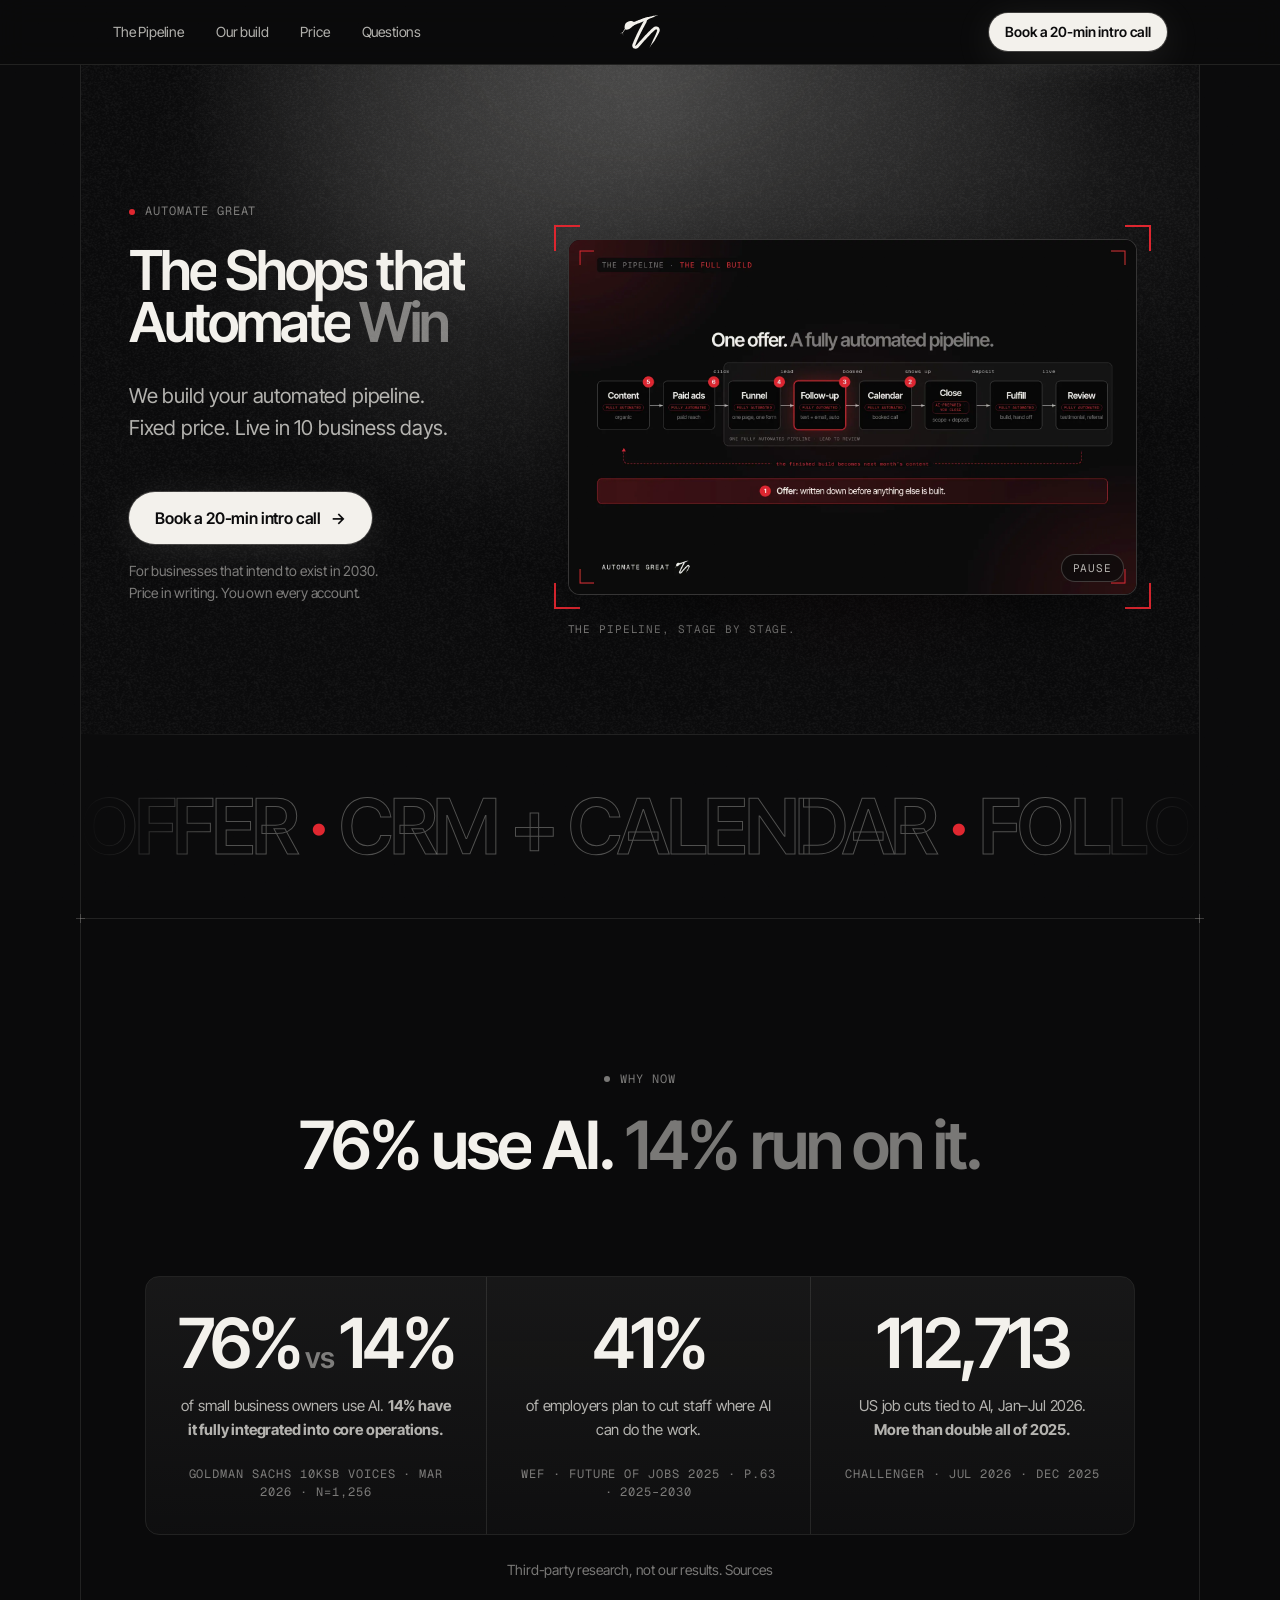
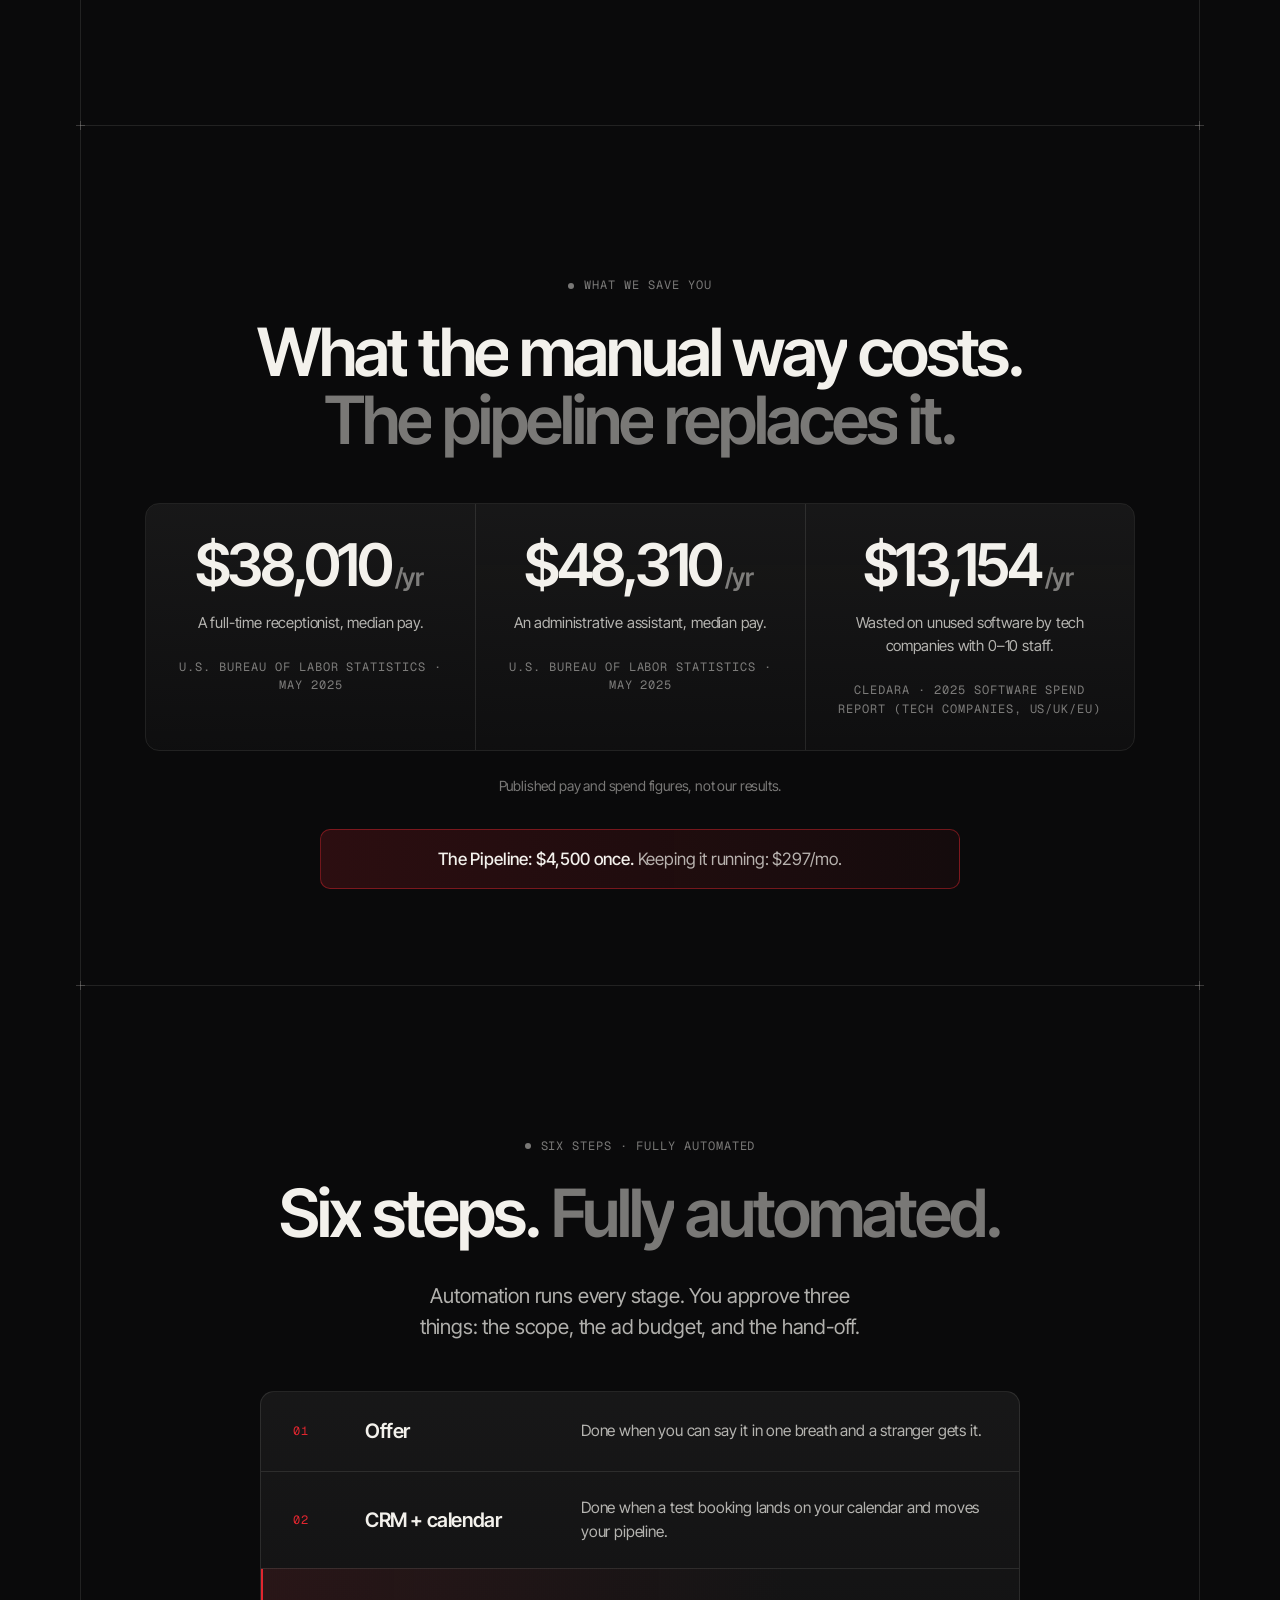
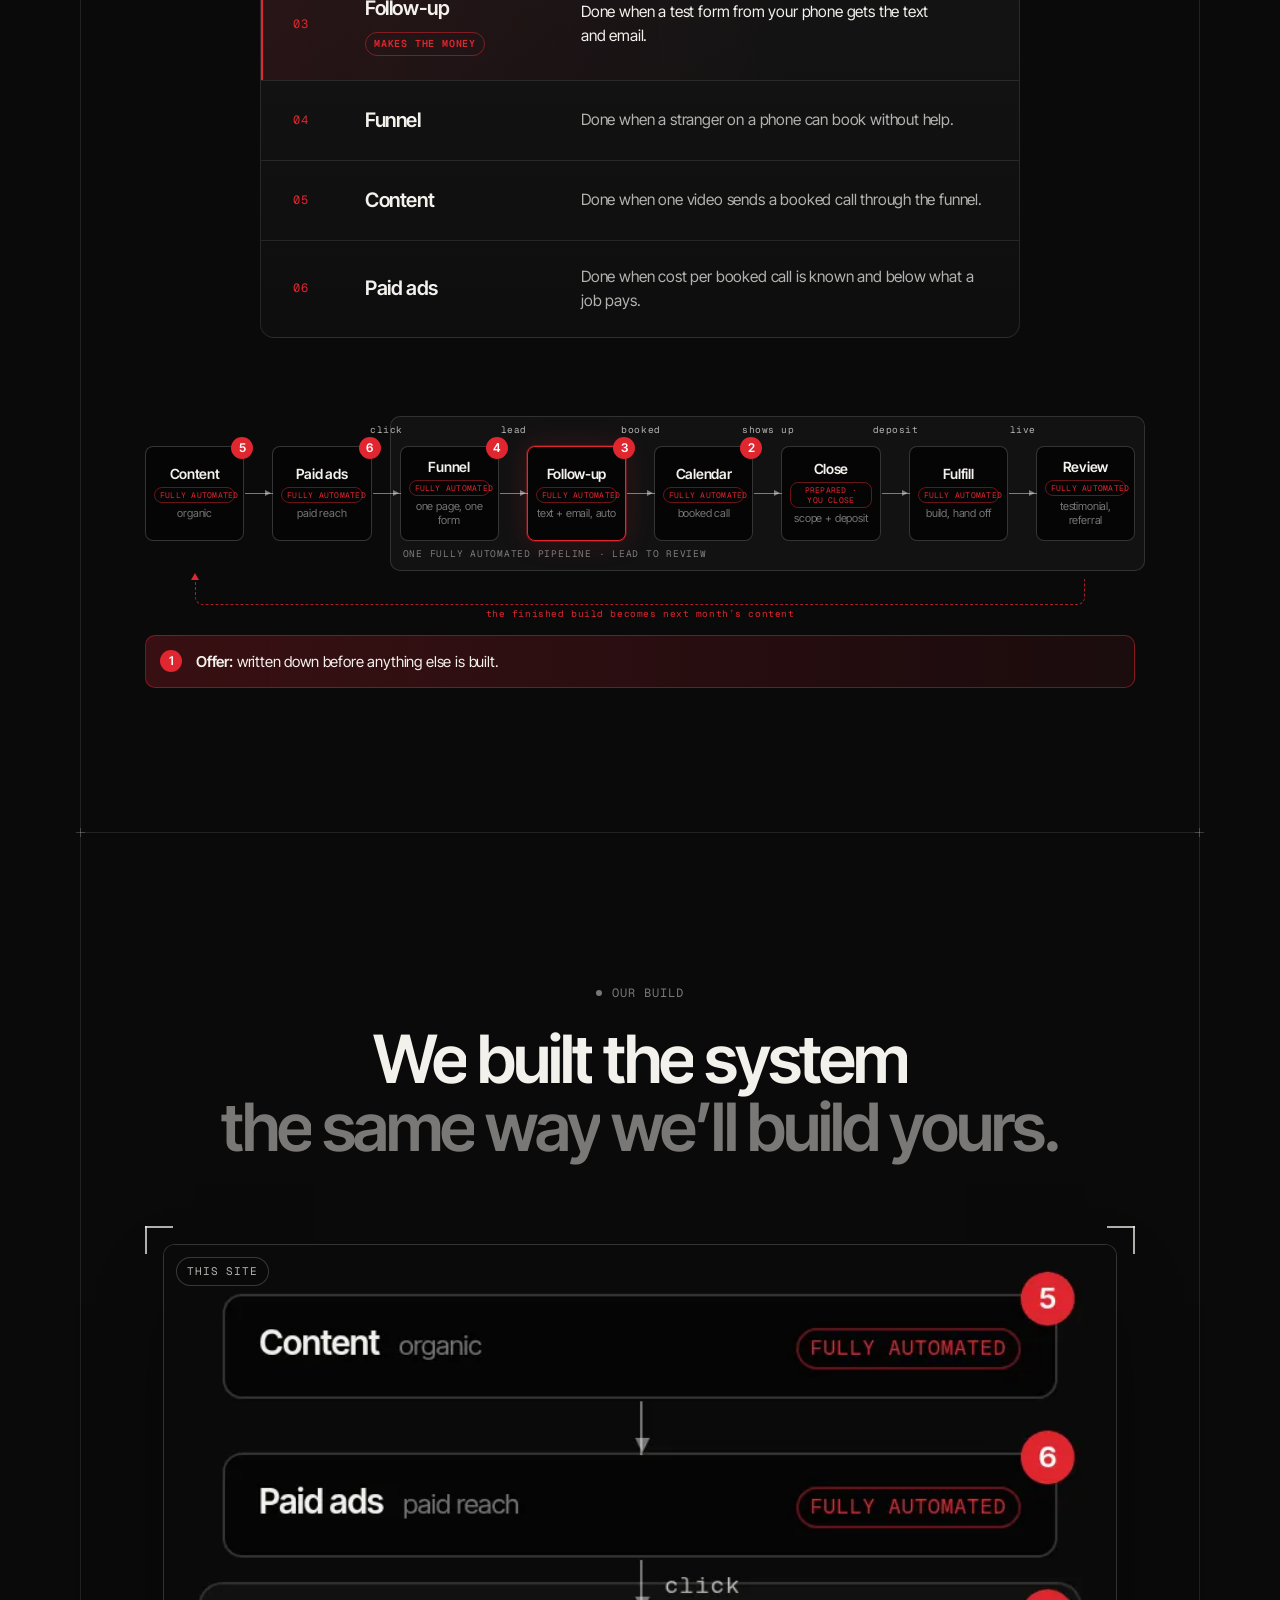
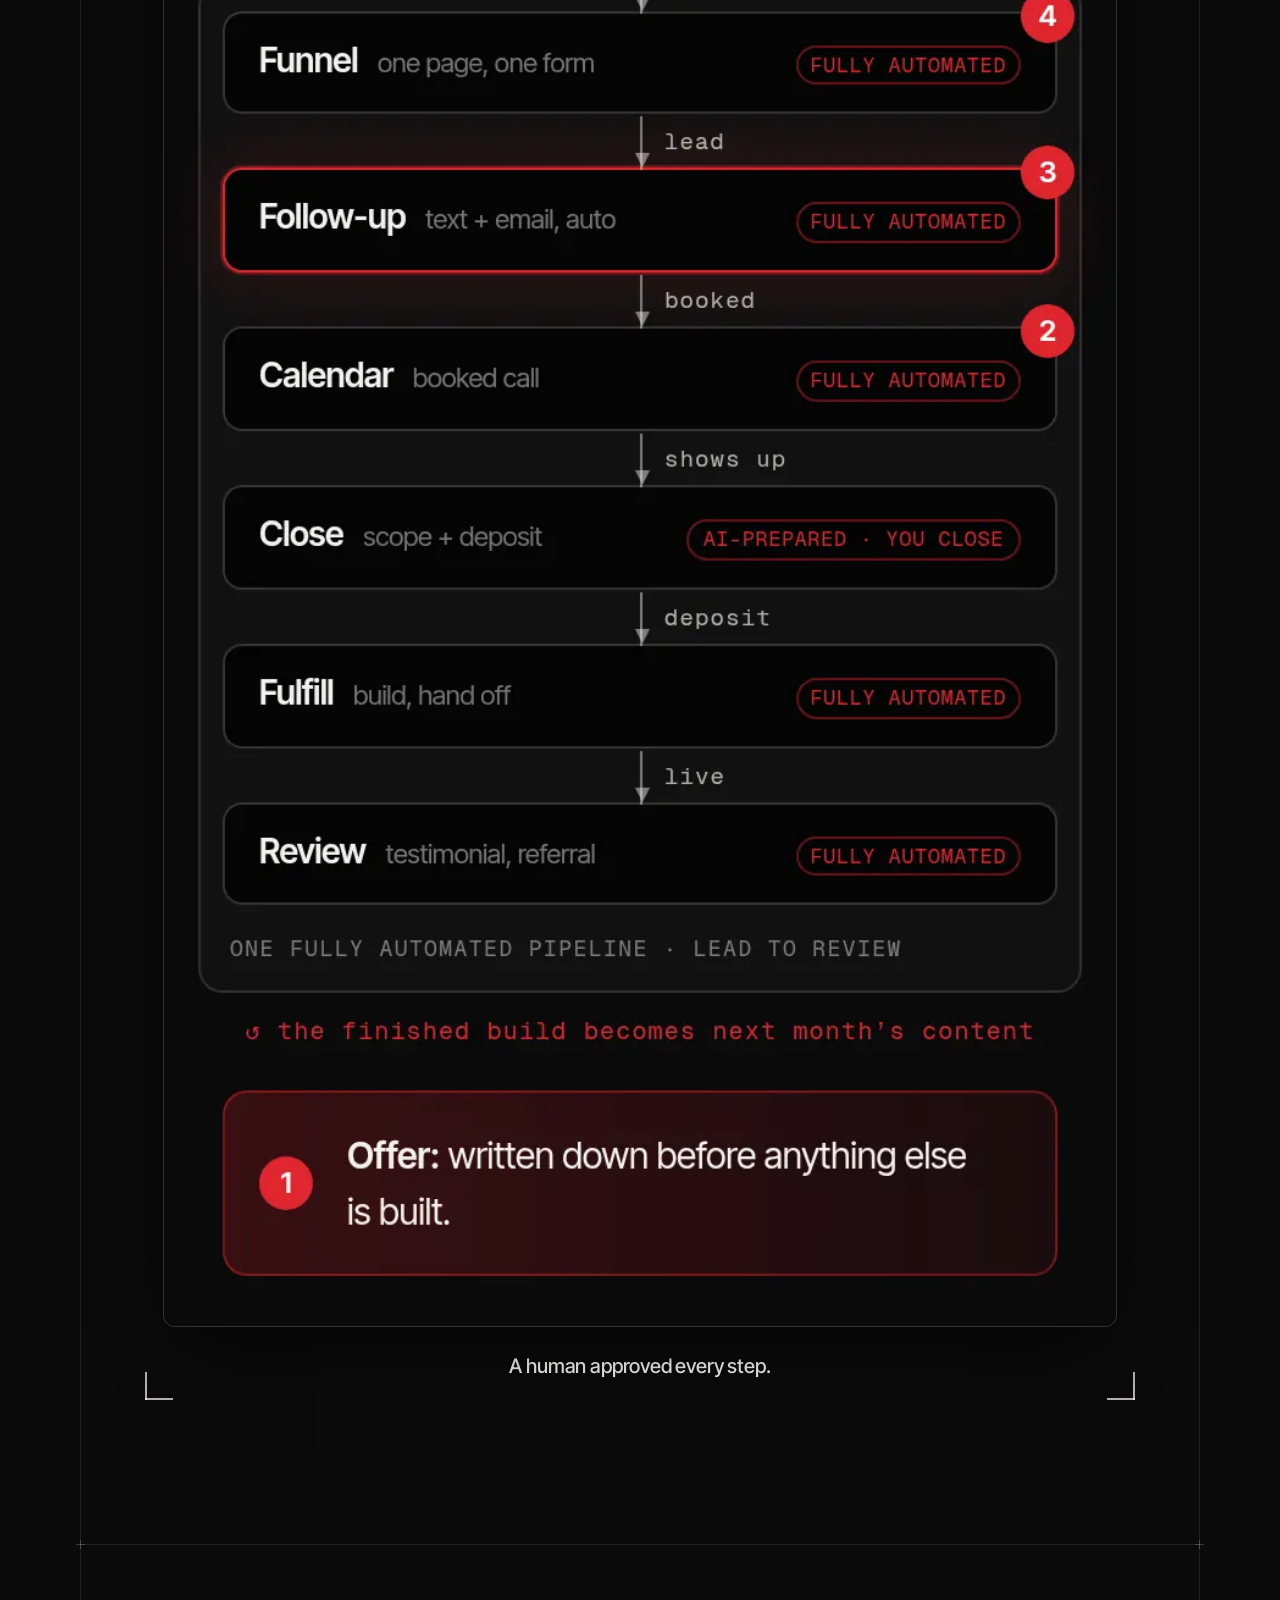
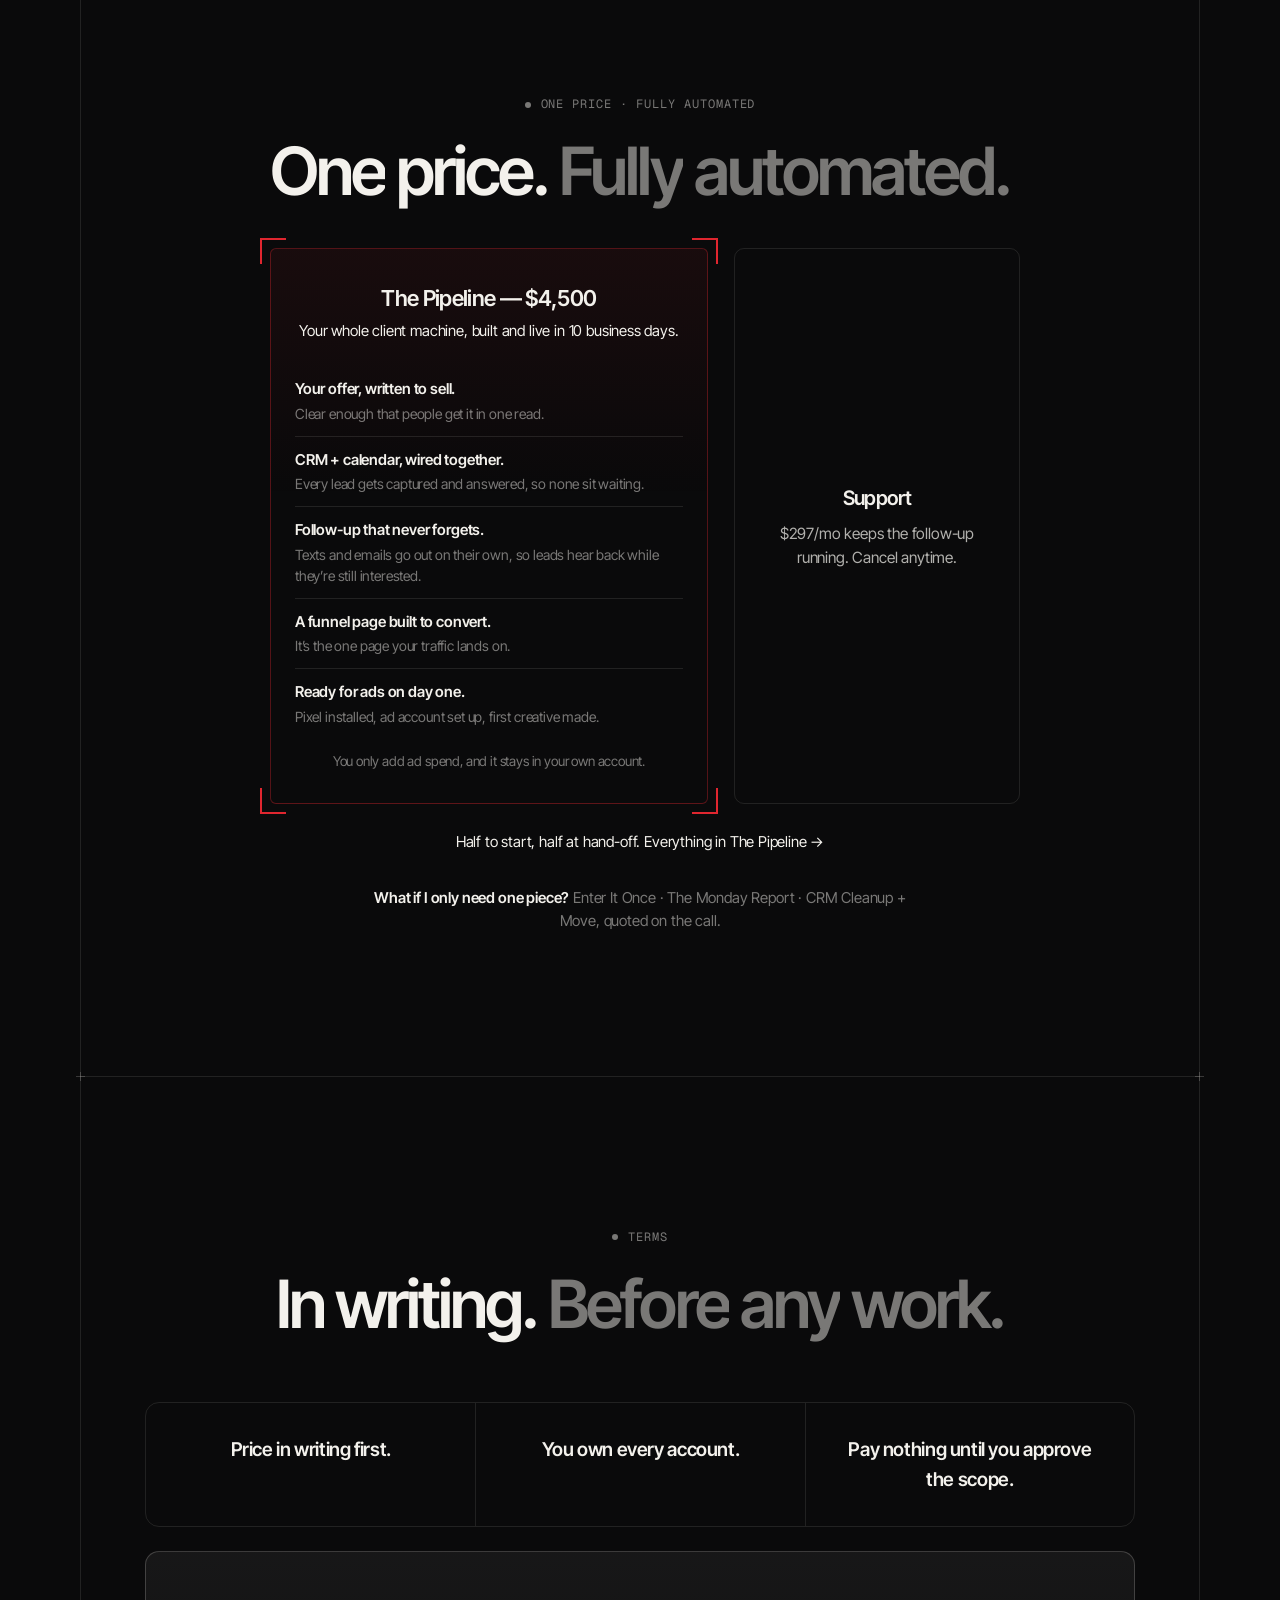
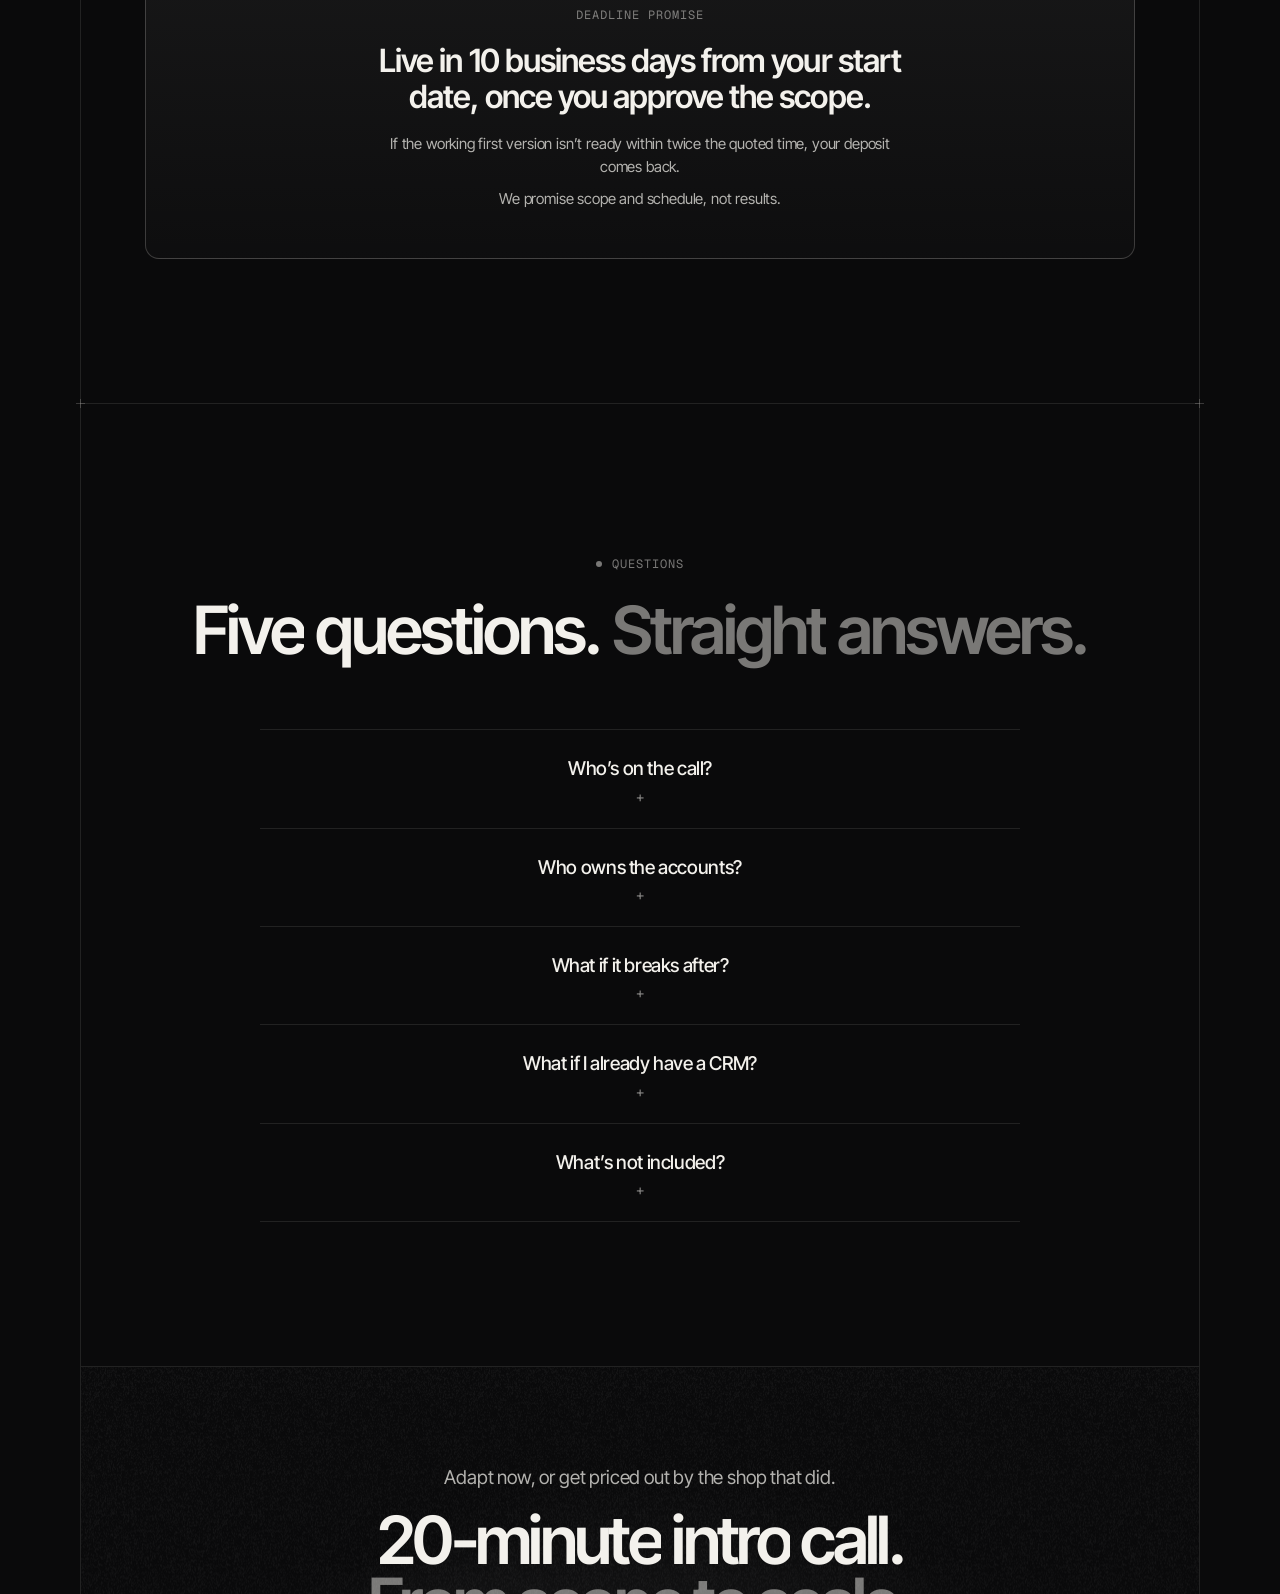
==== commit ee354f52: "Rewrite customer-facing copy from AI to automation. Set the home headline to "The Shops that Automat" ====
--- a/index.html
+++ b/index.html
@@ -3,7 +3,7 @@
 <head>
 <meta charset="utf-8">
 <meta name="viewport" content="width=device-width, initial-scale=1">
-<title>Automate Great · The shops that automate with AI win</title>
+<title>Automate Great · The Shops that Automate Win</title>
 <meta name="description" content="Automate Great builds your automated lead pipeline: offer, CRM and calendar, follow-up, funnel, content and ads. Fixed price, live in 10 business days. Miami, FL.">
 <link rel="canonical" href="https://automategreat.com/">
 <meta name="theme-color" content="#050506">
@@ -13,18 +13,18 @@
 <meta property="og:type" content="website">
 <meta property="og:site_name" content="Automate Great">
 <meta property="og:url" content="https://automategreat.com/">
-<meta property="og:title" content="Automate Great · The shops that automate with AI win">
+<meta property="og:title" content="Automate Great · The Shops that Automate Win">
 <meta property="og:description" content="Automate Great builds your automated lead pipeline: offer, CRM and calendar, follow-up, funnel, content and ads. Fixed price, live in 10 business days. Miami, FL.">
 <meta property="og:image" content="https://automategreat.com/img/og-share.png">
 <meta property="og:image:width" content="1200">
 <meta property="og:image:height" content="630">
-<meta property="og:image:alt" content="The shops that automate with AI win. Automate Great.">
+<meta property="og:image:alt" content="The Shops that Automate Win. Automate Great.">
 <meta property="og:locale" content="en_US">
 <meta name="twitter:card" content="summary_large_image">
-<meta name="twitter:title" content="Automate Great · The shops that automate with AI win">
+<meta name="twitter:title" content="Automate Great · The Shops that Automate Win">
 <meta name="twitter:description" content="Automate Great builds your automated lead pipeline: offer, CRM and calendar, follow-up, funnel, content and ads. Fixed price, live in 10 business days. Miami, FL.">
 <meta name="twitter:image" content="https://automategreat.com/img/og-share.png">
-<meta name="twitter:image:alt" content="The shops that automate with AI win. Automate Great.">
+<meta name="twitter:image:alt" content="The Shops that Automate Win. Automate Great.">
 <link rel="preload" href="img/pipeline-ad-poster.webp" as="image" type="image/webp" fetchpriority="high">
 <link rel="preload" href="fonts/InterTight-Variable.woff2" as="font" type="font/woff2" crossorigin>
 <script type="application/ld+json">
@@ -69,7 +69,7 @@
    "name": "Who’s on the call?",
    "acceptedAnswer": {
     "@type": "Answer",
-    "text": "A person. You talk to the founder, with the agents’ prep already done — size, price and start date are ready before you dial in."
+    "text": "A person. You talk to the founder, with the prep already done — size, price and start date are ready before you dial in."
    }
   },
   {
@@ -112,7 +112,7 @@
  "@context": "https://schema.org",
  "@type": "VideoObject",
  "name": "The Pipeline, stage by stage",
- "description": "A 28-second animation of The Pipeline we build: offer, CRM + calendar, follow-up, funnel, content and paid ads, fully automated. Close is AI-prepared and you close. Live in 10 business days.",
+ "description": "A 28-second animation of The Pipeline we build: offer, CRM + calendar, follow-up, funnel, content and paid ads, fully automated. Close is prepared and you close. Live in 10 business days.",
  "thumbnailUrl": "https://automategreat.com/img/pipeline-ad-poster.jpg",
  "contentUrl": "https://automategreat.com/media/pipeline-ad-1728.mp4",
  "uploadDate": "2026-11-05",
@@ -143,7 +143,7 @@
   <div class="orb" aria-hidden="true"></div>
   <div class="hero-copy">
     <p class="mono eyebrow accent rv">Automate Great</p>
-    <h1 class="rv"><span class="ln">The shops that automate</span> <span class="ln dim">with AI win.</span></h1>
+    <h1 class="rv"><span class="ln">The Shops that Automate</span> <span class="ln dim">Win</span></h1>
     <p class="lead rv">We build your automated pipeline. Fixed price. Live in 10 business days.</p>
     <div class="cta-row rv">
       <a class="btn btn-primary" href="https://go.automategreat.com/start">Book a 20-min intro call <span class="arr">→</span></a>
@@ -152,7 +152,7 @@
   </div>
   <figure class="hero-media">
     <div class="walk hero-walk"><div class="walk-frame">
-      <video class="hero-video" muted autoplay loop playsinline preload="auto" poster="img/pipeline-ad-poster.webp" width="1728" height="1080" aria-label="28-second animation of The Pipeline, stage by stage: offer, CRM + calendar, follow-up, funnel, content and paid ads, fully automated. Close is AI-prepared and you close.">
+      <video class="hero-video" muted autoplay loop playsinline preload="auto" poster="img/pipeline-ad-poster.webp" width="1728" height="1080" aria-label="28-second animation of The Pipeline, stage by stage: offer, CRM + calendar, follow-up, funnel, content and paid ads, fully automated. Close is prepared and you close.">
         <source src="media/pipeline-ad-1728.mp4?v=2" type="video/mp4" media="(min-width:1024px)">
         <source src="media/pipeline-ad-960.mp4?v=2" type="video/mp4">
         The Pipeline, stage by stage.
@@ -221,7 +221,7 @@
   <span class="cross l"></span><span class="cross r"></span>
   <p class="mono eyebrow rv">Six steps · Fully automated</p>
   <h2 class="rv">Six steps. <span class="dim">Fully automated.</span></h2>
-  <p class="lead rv">AI agents run every stage. You approve three things: the scope, the ad budget, and the hand-off.</p>
+  <p class="lead rv">Automation runs every stage. You approve three things: the scope, the ad budget, and the hand-off.</p>
   <ol class="build rv spot" id="order">
     <li><span class="mono n">01</span><h4>Offer</h4><p>Done when you can say it in one breath and a stranger gets it.</p></li>
     <li><span class="mono n">02</span><h4>CRM + calendar</h4><p>Done when a test booking lands on your calendar and moves your pipeline.</p></li>
@@ -231,7 +231,7 @@
     <li><span class="mono n">06</span><h4>Paid ads</h4><p>Done when cost per booked call is known and below what a job pays.</p></li>
   </ol>
   <p class="note mono rv">Ads go last. No paid traffic until the funnel works.</p>
-  <div class="flow rv" role="img" aria-label="Lead path: Content, Paid ads, Funnel, Follow-up, Calendar, Close, Fulfill, Review, then back to Content. Build order: Offer 1, Calendar 2, Follow-up 3, Funnel 4, Content 5, Paid ads 6. Every stage is fully automated except Close: AI-prepared, and you close.">
+  <div class="flow rv" role="img" aria-label="Lead path: Content, Paid ads, Funnel, Follow-up, Calendar, Close, Fulfill, Review, then back to Content. Build order: Offer 1, Calendar 2, Follow-up 3, Funnel 4, Content 5, Paid ads 6. Every stage is fully automated except Close: prepared, and you close.">
     <div class="flow-row">
       <div class="hl"><span class="mono">One fully automated pipeline · lead to review</span></div>
       <div class="node" style="--i:1"><span class="badge">5</span><b>Content</b><span class="auto">Fully automated</span><small>organic</small></div>
@@ -239,7 +239,7 @@
       <div class="node" style="--i:3"><span class="arw" aria-hidden="true"></span><span class="mono lbl">click</span><span class="badge">4</span><b>Funnel</b><span class="auto">Fully automated</span><small>one page, one form</small></div>
       <div class="node hot" style="--i:4"><span class="arw" aria-hidden="true"></span><span class="mono lbl">lead</span><span class="badge">3</span><b>Follow-up</b><span class="auto">Fully automated</span><small>text + email, auto</small></div>
       <div class="node" style="--i:5"><span class="arw" aria-hidden="true"></span><span class="mono lbl">booked</span><span class="badge">2</span><b>Calendar</b><span class="auto">Fully automated</span><small>booked call</small></div>
-      <div class="node" style="--i:6"><span class="arw" aria-hidden="true"></span><span class="mono lbl">shows up</span><b>Close</b><span class="auto prep"><span>AI-prepared ·</span> <span>you close</span></span><small>scope + deposit</small></div>
+      <div class="node" style="--i:6"><span class="arw" aria-hidden="true"></span><span class="mono lbl">shows up</span><b>Close</b><span class="auto prep"><span>Prepared ·</span> <span>you close</span></span><small>scope + deposit</small></div>
       <div class="node" style="--i:7"><span class="arw" aria-hidden="true"></span><span class="mono lbl">deposit</span><b>Fulfill</b><span class="auto">Fully automated</span><small>build, hand off</small></div>
       <div class="node" style="--i:8"><span class="arw" aria-hidden="true"></span><span class="mono lbl">live</span><b>Review</b><span class="auto">Fully automated</span><small>testimonial, referral</small></div>
       <div class="loop" aria-hidden="true"><span class="mono">the finished build becomes next month’s content</span></div>
@@ -304,7 +304,7 @@
   <p class="mono eyebrow rv">Questions</p>
   <h2 class="rv">Five questions. <span class="dim">Straight answers.</span></h2>
   <div class="faq rv">
-    <details><summary>Who’s on the call?</summary><p>A person. You talk to the founder, with the agents’ prep already done — size, price and start date are ready before you dial in.</p></details>
+    <details><summary>Who’s on the call?</summary><p>A person. You talk to the founder, with the prep already done — size, price and start date are ready before you dial in.</p></details>
     <details><summary>Who owns the accounts?</summary><p>You. The CRM, the calendar, the domain, the ad account, every login. Set up in your name on day one. We never hold your keys.</p></details>
     <details><summary>What if it breaks after?</summary><p>Support at $297/mo covers it: we watch it, fix it, and ship one visible change every month. Not on support? We quote the fix before we touch it.</p></details>
     <details><summary>What if I already have a CRM?</summary><p>We build on it if it can do the job. If it can’t, we say so on the call and the move is part of the price, not a surprise.</p></details>
@@ -335,7 +335,7 @@
 
 <footer>
   <a class="logo" href="#top" aria-label="Automate Great home"><img src="img/logo-snake.svg" alt="" width="56" height="48"></a>
-  <ul><li><a href="#ways">The Pipeline</a></li><li><a href="#proof">Our build</a></li><li><a href="#price">Price</a></li><li><a href="#terms">Terms</a></li><li><a href="#faq">Questions</a></li><li><a href="#sources">Sources</a></li><li><a href="miami-ai-automation/">Miami AI automation</a></li><li><a href="pipeline/">The Pipeline in detail</a></li><li><a href="contractors/">For contractors</a></li><li><a href="privacy/">Privacy Policy</a></li><li><a href="terms/">Terms of Service</a></li></ul>
+  <ul><li><a href="#ways">The Pipeline</a></li><li><a href="#proof">Our build</a></li><li><a href="#price">Price</a></li><li><a href="#terms">Terms</a></li><li><a href="#faq">Questions</a></li><li><a href="#sources">Sources</a></li><li><a href="miami-ai-automation/">Miami automation</a></li><li><a href="pipeline/">The Pipeline in detail</a></li><li><a href="contractors/">For contractors</a></li><li><a href="privacy/">Privacy Policy</a></li><li><a href="terms/">Terms of Service</a></li></ul>
   <div class="copy contact"><span><span class="nw">10 PERCENTERS LLC, doing business as Automate Great</span> · <span class="nw">Serving Miami-Dade County, FL</span> · <a href="mailto:info@automategreat.com">info@automategreat.com</a> · <a href="tel:+17867060482">(786) 706-0482</a></span></div>
   <div class="copy"><span>© 2026 Automate Great · 10 Percenters LLC · Miami, FL · If our partner company fits you better, we’ll say so.</span></div>
 </footer>
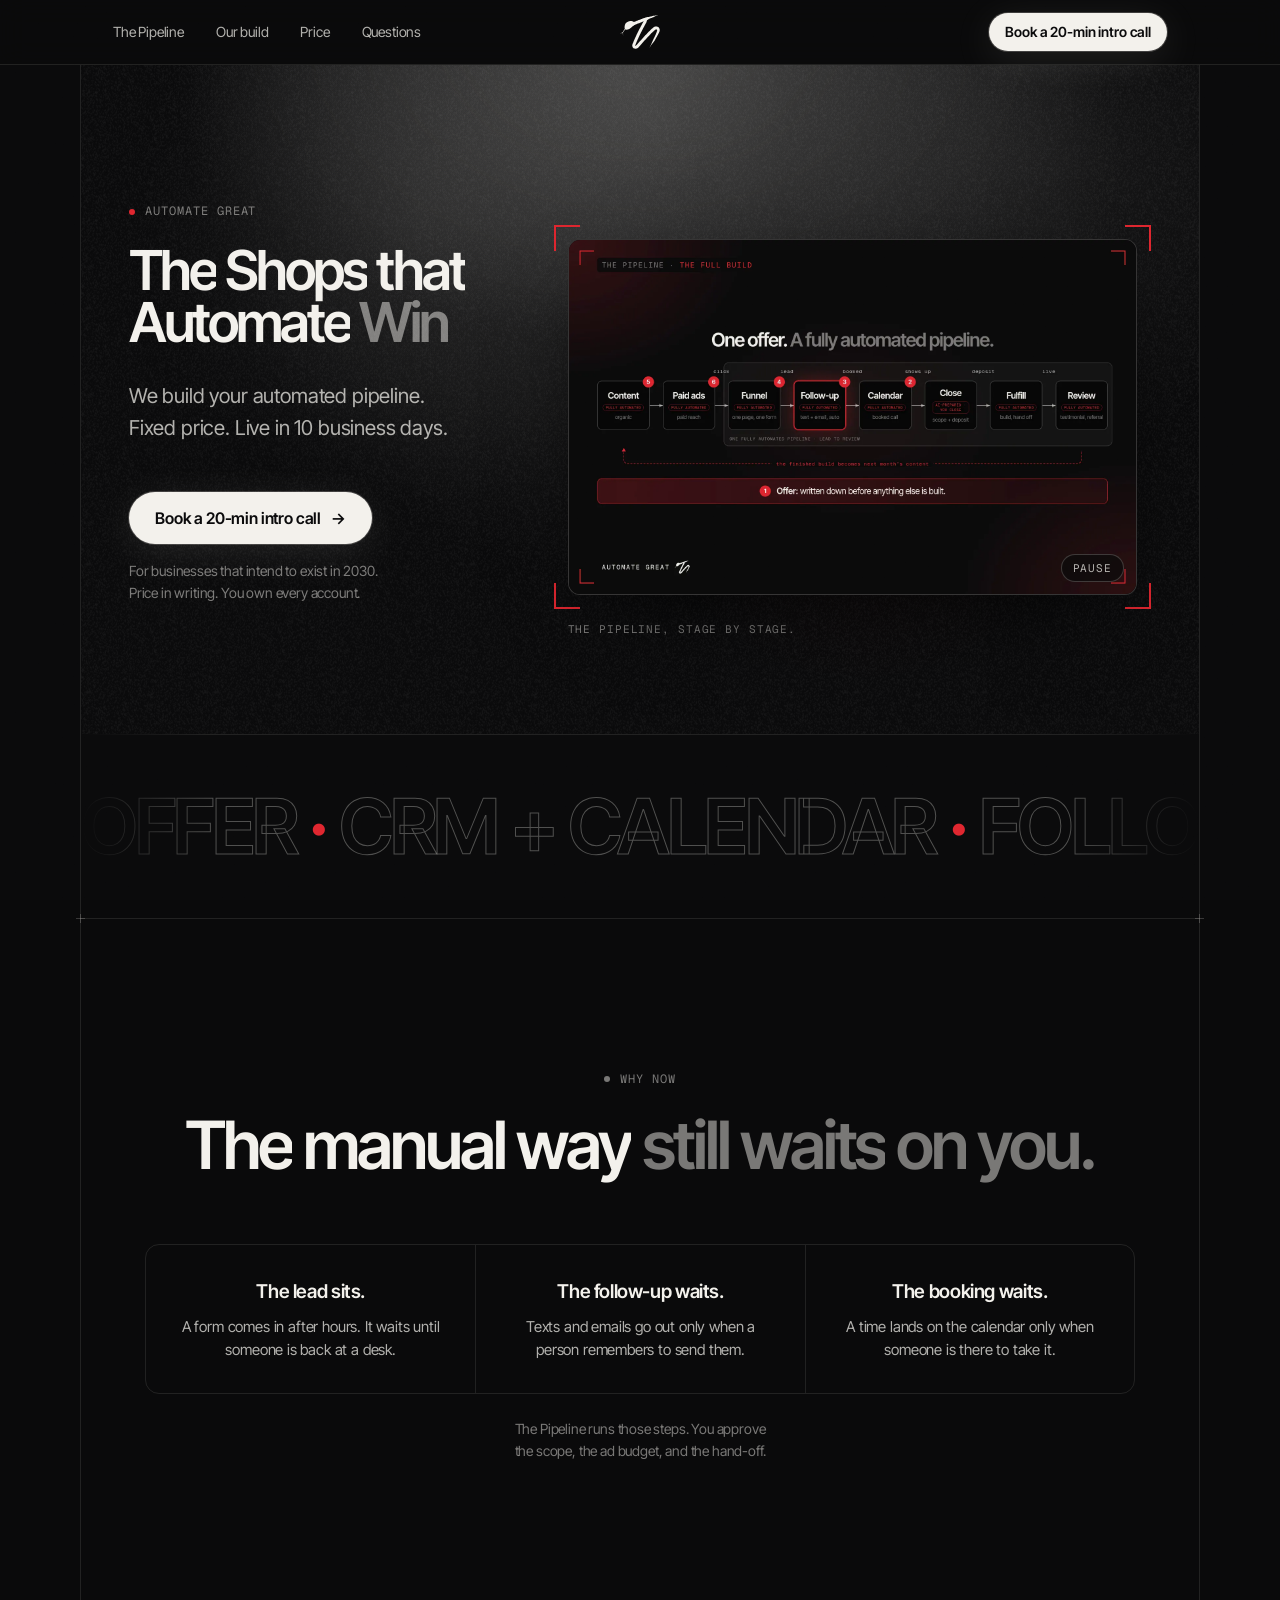
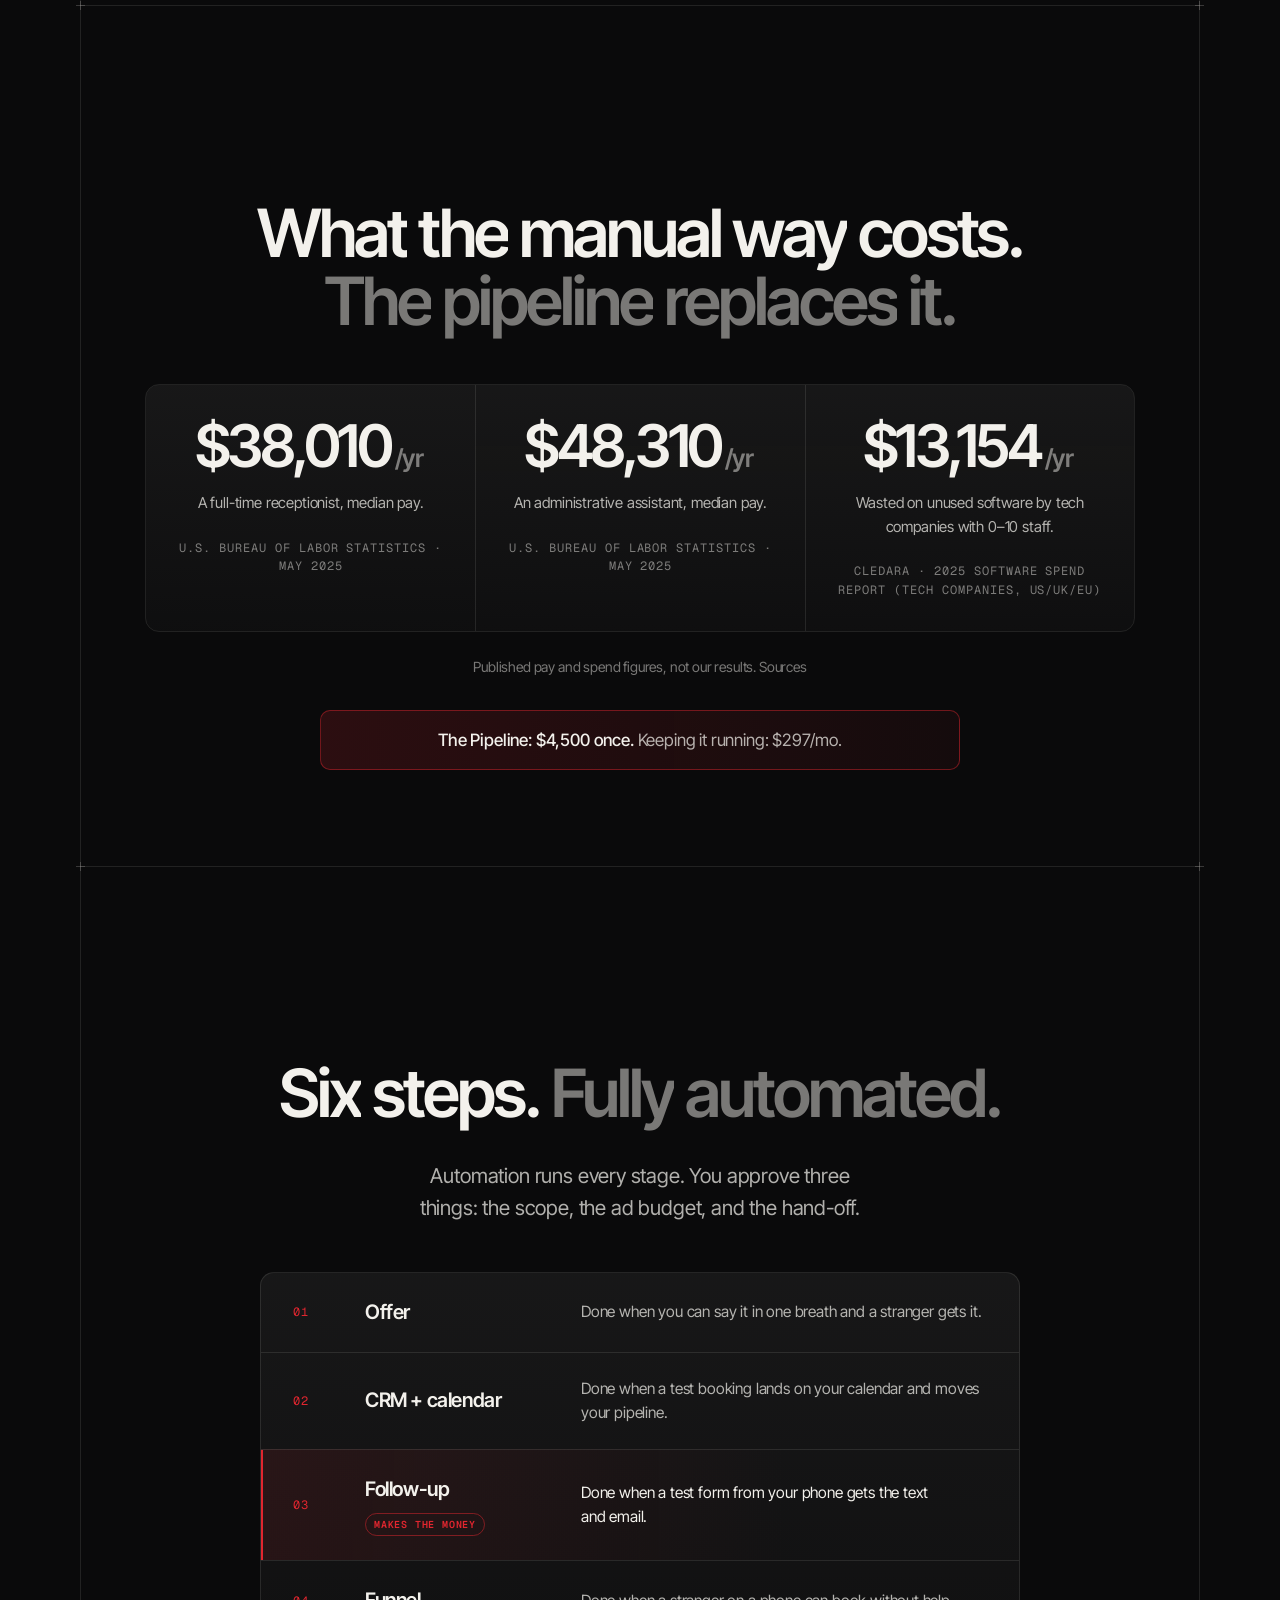
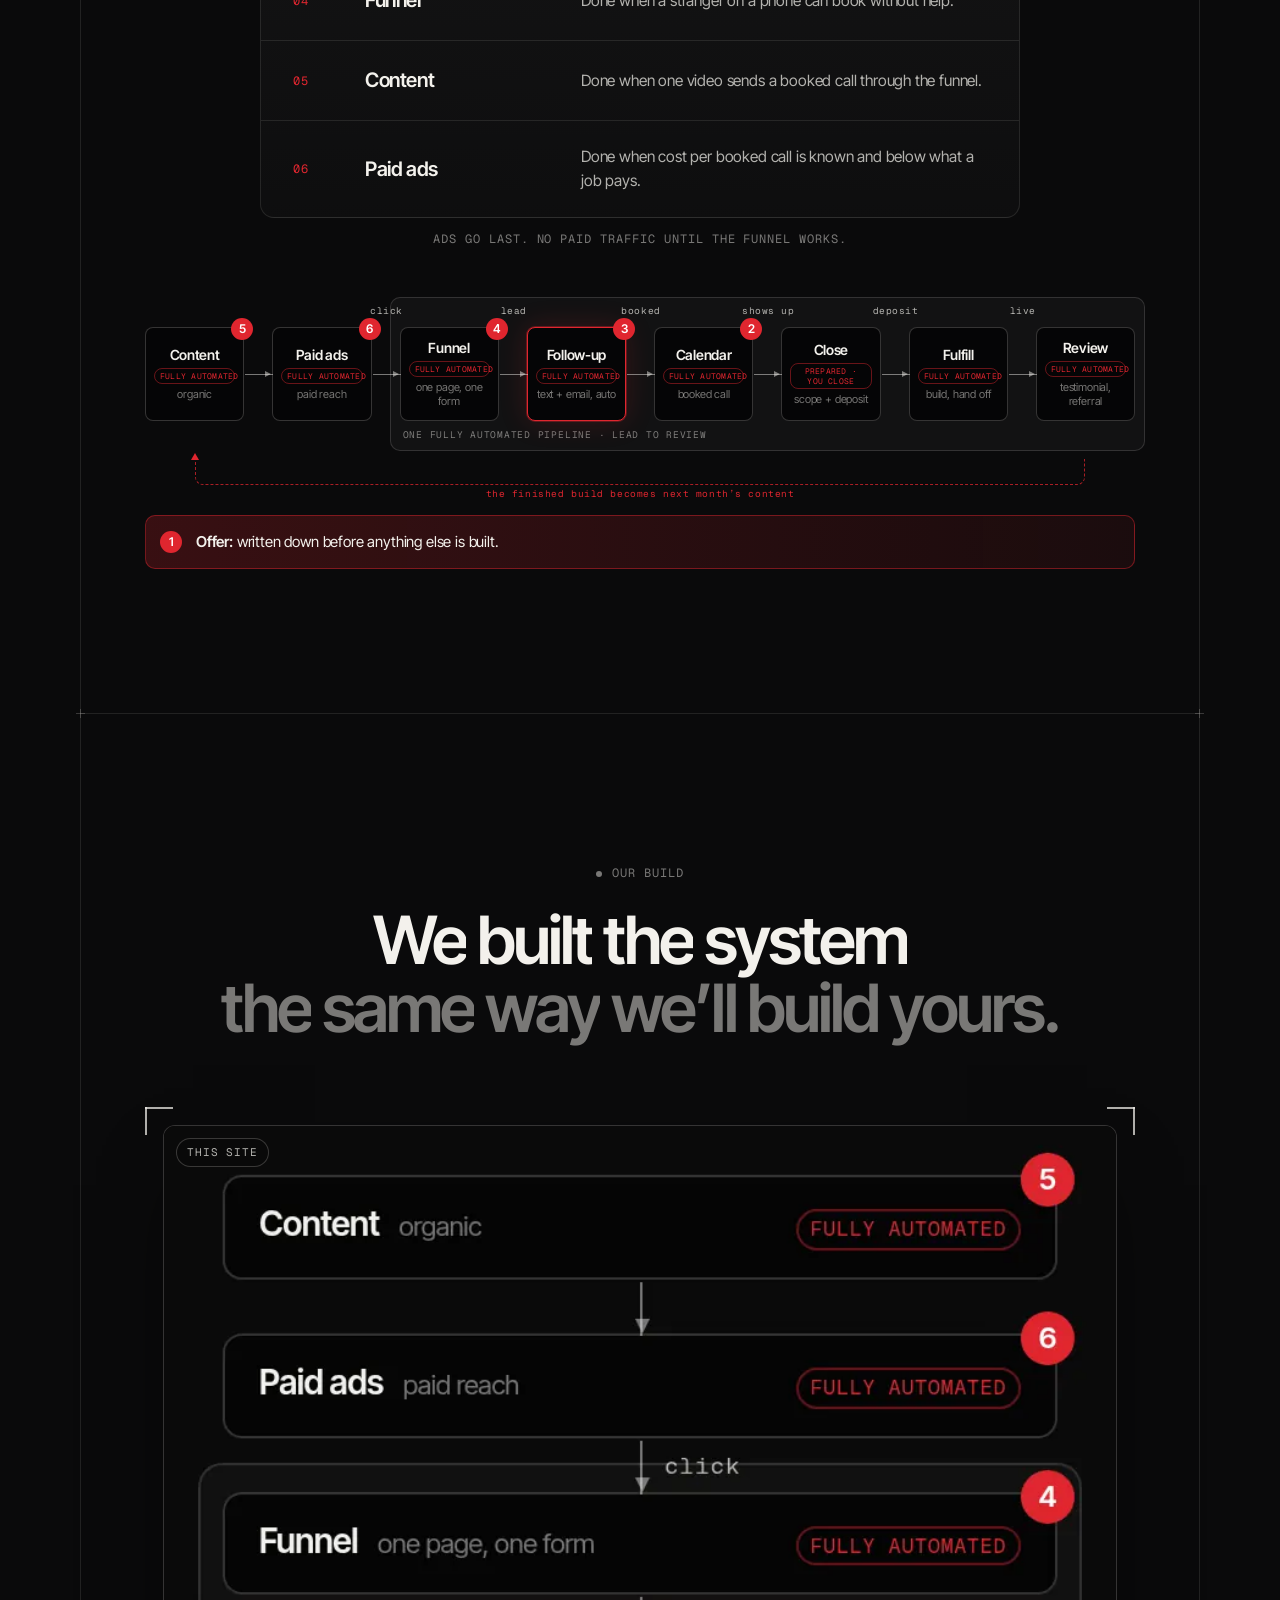
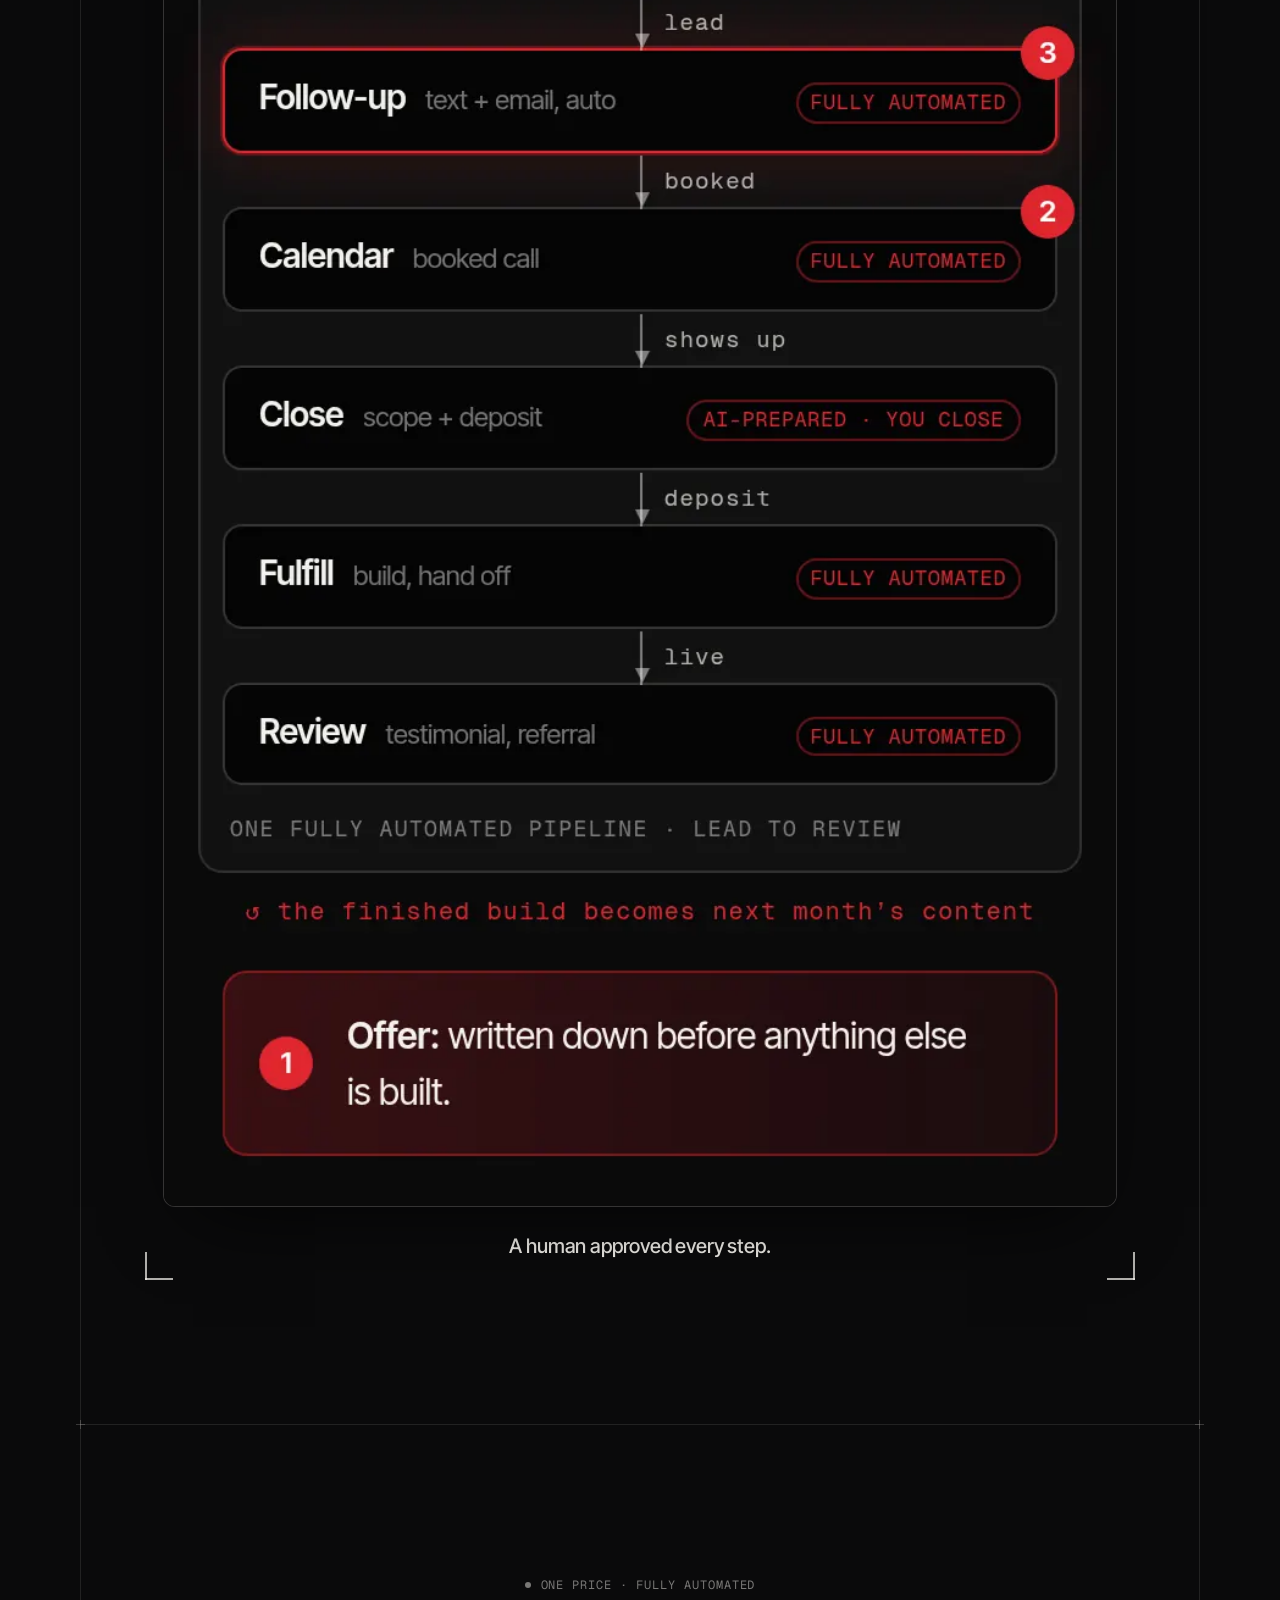
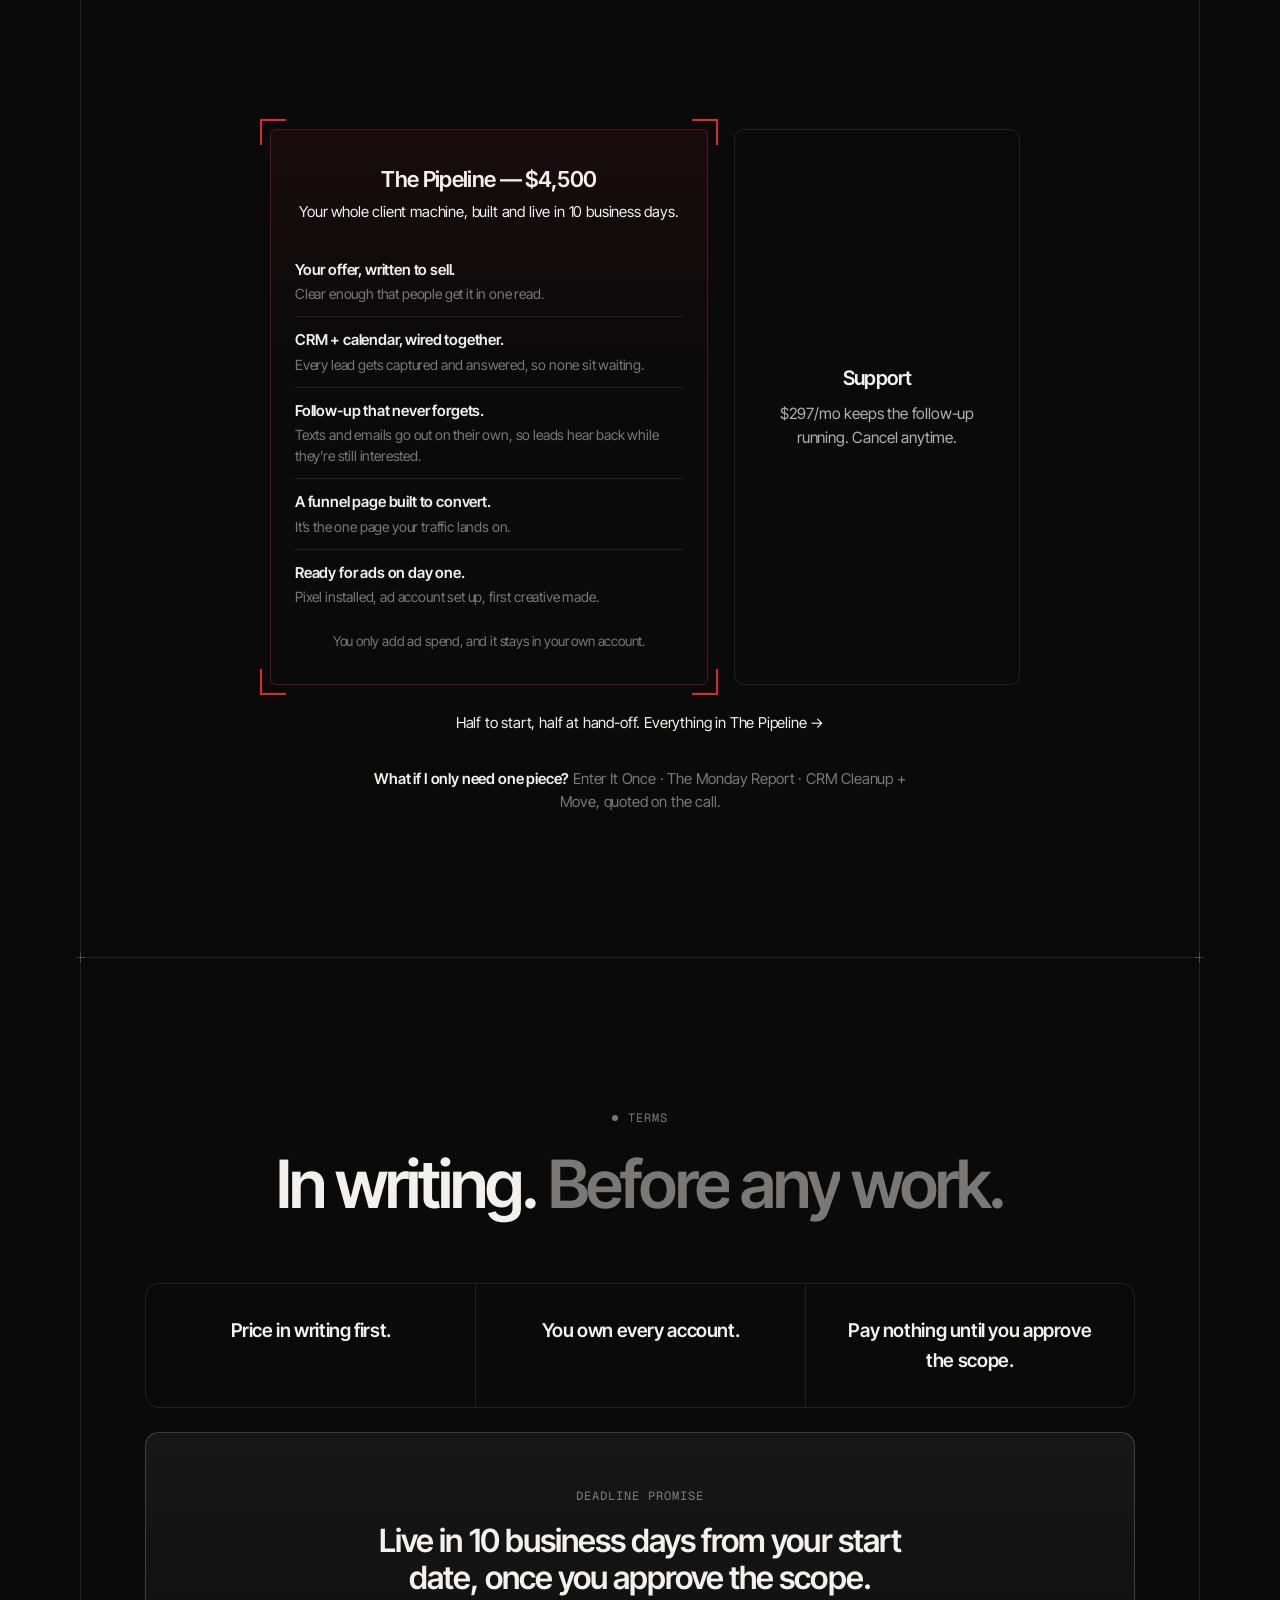
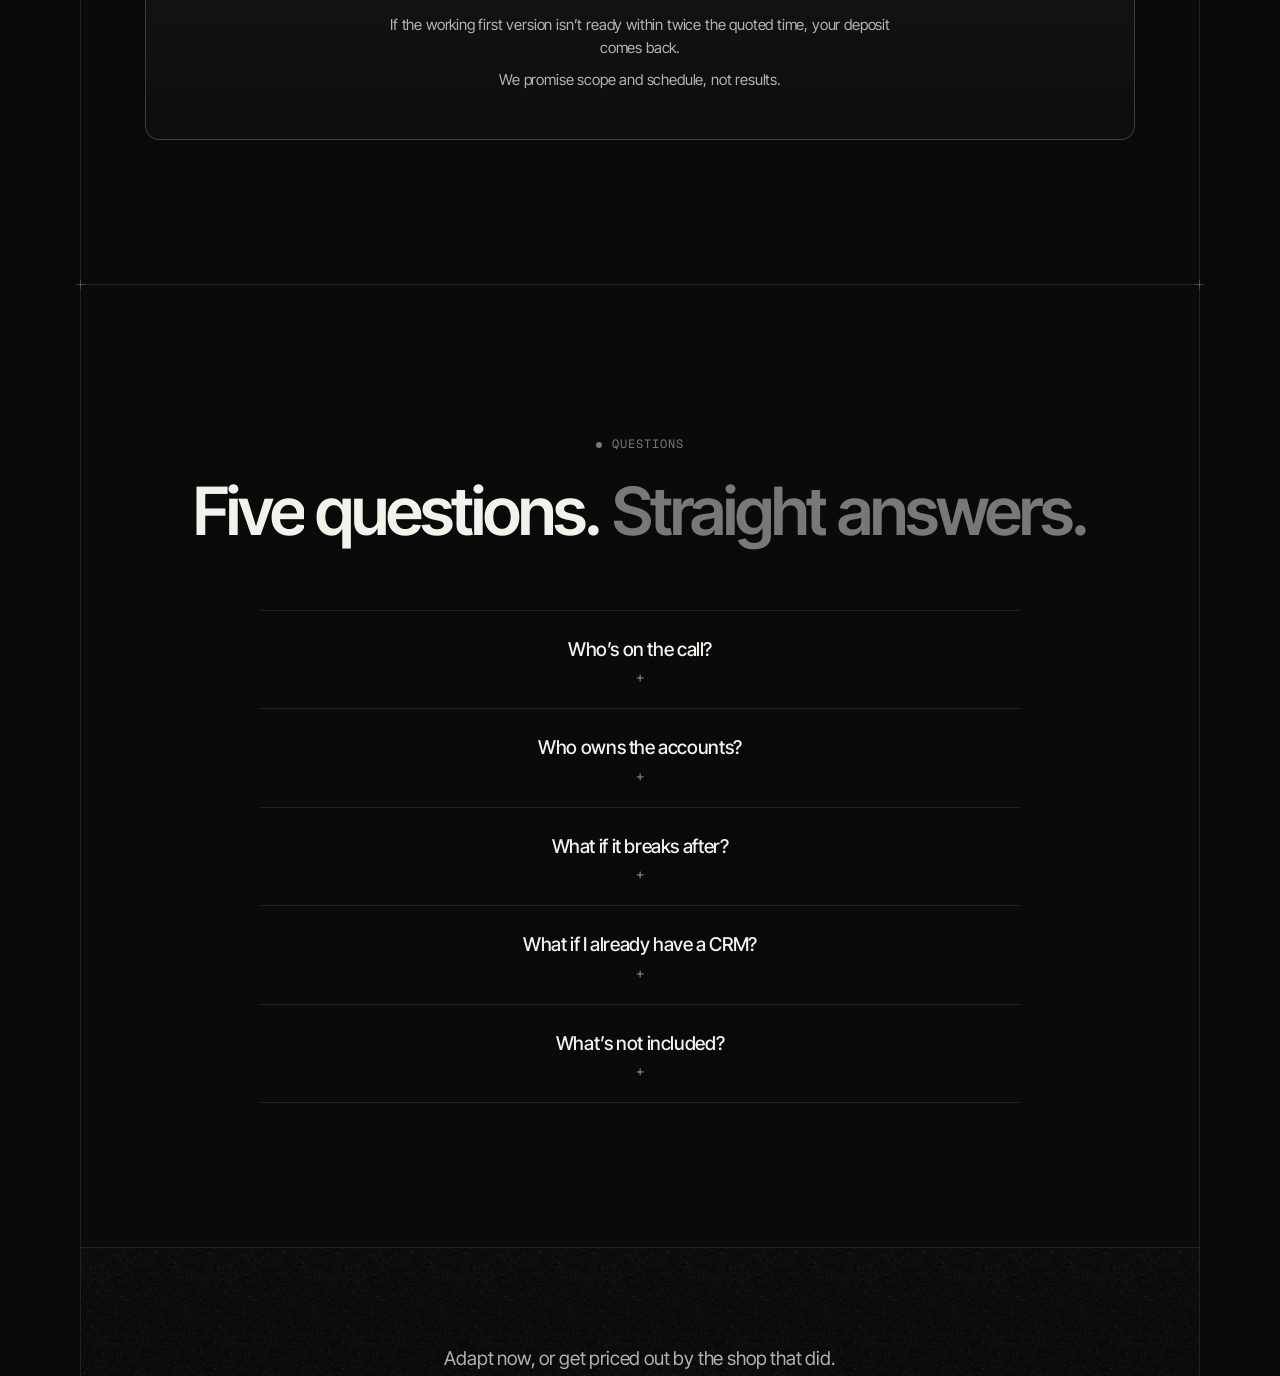
==== commit 5b515f5b: "Remove remaining customer-facing AI copy. Drop the AI research block that cannot be restated without" ====
--- a/index.html
+++ b/index.html
@@ -171,25 +171,13 @@
 <section id="problem">
   <span class="cross l"></span><span class="cross r"></span>
   <p class="mono eyebrow rv">Why now</p>
-  <h2 class="rv">76% use AI. <span class="dim">14% run on it.</span></h2>
-  <div class="stats rv spot">
-    <div class="stat">
-      <div class="num">76%<small>vs</small>14%</div>
-      <p>of small business owners use AI. <strong>14% have it fully integrated into core operations.</strong></p>
-      <span class="mono src"><a href="https://www.goldmansachs.com/community-transformation/10000-small-businesses-voices/insights/ai-presents-a-major-opportunity-for-small-businesses" rel="noopener">Goldman Sachs 10KSB Voices</a> · Mar 2026 · n=1,256</span>
-    </div>
-    <div class="stat">
-      <div class="num">41%</div>
-      <p>of employers plan to cut staff where AI can do the work.</p>
-      <span class="mono src"><a href="https://reports.weforum.org/docs/WEF_Future_of_Jobs_Report_2025.pdf" rel="noopener">WEF · Future of Jobs 2025</a> · p.63 · 2025–2030</span>
-    </div>
-    <div class="stat">
-      <div class="num">112,713</div>
-      <p>US job cuts tied to AI, Jan–Jul 2026. <strong>More than double all of 2025.</strong></p>
-      <span class="mono src">Challenger · <a href="https://www.challengergray.com/wp-content/uploads/2026/08/Challenger-Report-July-2026.pdf" rel="noopener">Jul 2026</a> · <a href="https://www.challengergray.com/wp-content/uploads/2026/01/Challenger-Report-December-2025.pdf" rel="noopener">Dec 2025</a></span>
-    </div>
-  </div>
-  <p class="disclaim rv">Third-party research, not our results. <a href="#sources">Sources</a></p>
+  <h2 class="rv">The manual way <span class="dim">still waits on you.</span></h2>
+  <div class="promises rv">
+    <div><h4>The lead sits.</h4><p>A form comes in after hours. It waits until someone is back at a desk.</p></div>
+    <div><h4>The follow-up waits.</h4><p>Texts and emails go out only when a person remembers to send them.</p></div>
+    <div><h4>The booking waits.</h4><p>A time lands on the calendar only when someone is there to take it.</p></div>
+  </div>
+  <p class="disclaim rv">The Pipeline runs those steps. You approve the scope, the ad budget, and the hand-off.</p>
 </section>
 
 <section id="cost">
@@ -213,7 +201,7 @@
       <span class="mono src"><a href="https://resources.cledara.com/hubfs/eBooks%20PDF/2025%20Software%20Spend%20Report%20%7C%20Cledara.pdf" rel="noopener">Cledara · 2025 Software Spend Report (tech companies, US/UK/EU)</a></span>
     </div>
   </div>
-  <p class="disclaim rv">Published pay and spend figures, not our results.</p>
+  <p class="disclaim rv">Published pay and spend figures, not our results. <a href="#sources">Sources</a></p>
   <p class="contrast rv">The Pipeline: $4,500 once. <span class="dim">Keeping it running: $297/mo.</span></p>
 </section>
 
@@ -324,18 +312,15 @@
 <div class="sources" id="sources">
   <p class="mono">Sources</p>
   <ol class="src-list">
-    <li><span class="mono n">01</span><div><b>Goldman Sachs</b><span>10,000 Small Businesses Voices · AI survey, n=1,256 · Mar 2026</span><span class="mono lk"><a href="https://www.goldmansachs.com/community-transformation/10000-small-businesses-voices/insights/ai-presents-a-major-opportunity-for-small-businesses" rel="noopener">goldmansachs.com</a></span></div></li>
-    <li><span class="mono n">02</span><div><b>World Economic Forum</b><span>Future of Jobs Report 2025 · p.63</span><span class="mono lk"><a href="https://reports.weforum.org/docs/WEF_Future_of_Jobs_Report_2025.pdf" rel="noopener">PDF</a></span></div></li>
-    <li><span class="mono n">03</span><div><b>Challenger, Gray &amp; Christmas</b><span>Job Cuts Reports · AI-cited cuts: 112,713 Jan–Jul 2026, 54,836 in 2025</span><span class="mono lk"><a href="https://www.challengergray.com/wp-content/uploads/2026/08/Challenger-Report-July-2026.pdf" rel="noopener">Jul 2026</a> · <a href="https://www.challengergray.com/wp-content/uploads/2026/01/Challenger-Report-December-2025.pdf" rel="noopener">Dec 2025</a></span></div></li>
-    <li><span class="mono n">04</span><div><b>U.S. Bureau of Labor Statistics</b><span>Receptionists · median pay $38,010/yr · May 2025</span><span class="mono lk"><a href="https://www.bls.gov/ooh/office-and-administrative-support/receptionists.htm" rel="noopener">bls.gov</a></span></div></li>
-    <li><span class="mono n">05</span><div><b>U.S. Bureau of Labor Statistics</b><span>Secretaries and Administrative Assistants · median pay $48,310/yr · May 2025</span><span class="mono lk"><a href="https://www.bls.gov/ooh/office-and-administrative-support/secretaries-and-administrative-assistants.htm" rel="noopener">bls.gov</a></span></div></li>
-    <li><span class="mono n">06</span><div><b>Cledara</b><span>2025 Software Spend Report · $13,154/yr on unused software, tech companies with 0–10 staff (US/UK/EU)</span><span class="mono lk"><a href="https://resources.cledara.com/hubfs/eBooks%20PDF/2025%20Software%20Spend%20Report%20%7C%20Cledara.pdf" rel="noopener">PDF</a></span></div></li>
+    <li><span class="mono n">01</span><div><b>U.S. Bureau of Labor Statistics</b><span>Receptionists · median pay $38,010/yr · May 2025</span><span class="mono lk"><a href="https://www.bls.gov/ooh/office-and-administrative-support/receptionists.htm" rel="noopener">bls.gov</a></span></div></li>
+    <li><span class="mono n">02</span><div><b>U.S. Bureau of Labor Statistics</b><span>Secretaries and Administrative Assistants · median pay $48,310/yr · May 2025</span><span class="mono lk"><a href="https://www.bls.gov/ooh/office-and-administrative-support/secretaries-and-administrative-assistants.htm" rel="noopener">bls.gov</a></span></div></li>
+    <li><span class="mono n">03</span><div><b>Cledara</b><span>2025 Software Spend Report · $13,154/yr on unused software, tech companies with 0–10 staff (US/UK/EU)</span><span class="mono lk"><a href="https://resources.cledara.com/hubfs/eBooks%20PDF/2025%20Software%20Spend%20Report%20%7C%20Cledara.pdf" rel="noopener">PDF</a></span></div></li>
   </ol>
 </div>
 
 <footer>
   <a class="logo" href="#top" aria-label="Automate Great home"><img src="img/logo-snake.svg" alt="" width="56" height="48"></a>
-  <ul><li><a href="#ways">The Pipeline</a></li><li><a href="#proof">Our build</a></li><li><a href="#price">Price</a></li><li><a href="#terms">Terms</a></li><li><a href="#faq">Questions</a></li><li><a href="#sources">Sources</a></li><li><a href="miami-ai-automation/">Miami automation</a></li><li><a href="pipeline/">The Pipeline in detail</a></li><li><a href="contractors/">For contractors</a></li><li><a href="privacy/">Privacy Policy</a></li><li><a href="terms/">Terms of Service</a></li></ul>
+  <ul><li><a href="#ways">The Pipeline</a></li><li><a href="#proof">Our build</a></li><li><a href="#price">Price</a></li><li><a href="#terms">Terms</a></li><li><a href="#faq">Questions</a></li><li><a href="#sources">Sources</a></li><li><a href="miami-automation/">Miami automation</a></li><li><a href="pipeline/">The Pipeline in detail</a></li><li><a href="contractors/">For contractors</a></li><li><a href="privacy/">Privacy Policy</a></li><li><a href="terms/">Terms of Service</a></li></ul>
   <div class="copy contact"><span><span class="nw">10 PERCENTERS LLC, doing business as Automate Great</span> · <span class="nw">Serving Miami-Dade County, FL</span> · <a href="mailto:info@automategreat.com">info@automategreat.com</a> · <a href="tel:+17867060482">(786) 706-0482</a></span></div>
   <div class="copy"><span>© 2026 Automate Great · 10 Percenters LLC · Miami, FL · If our partner company fits you better, we’ll say so.</span></div>
 </footer>
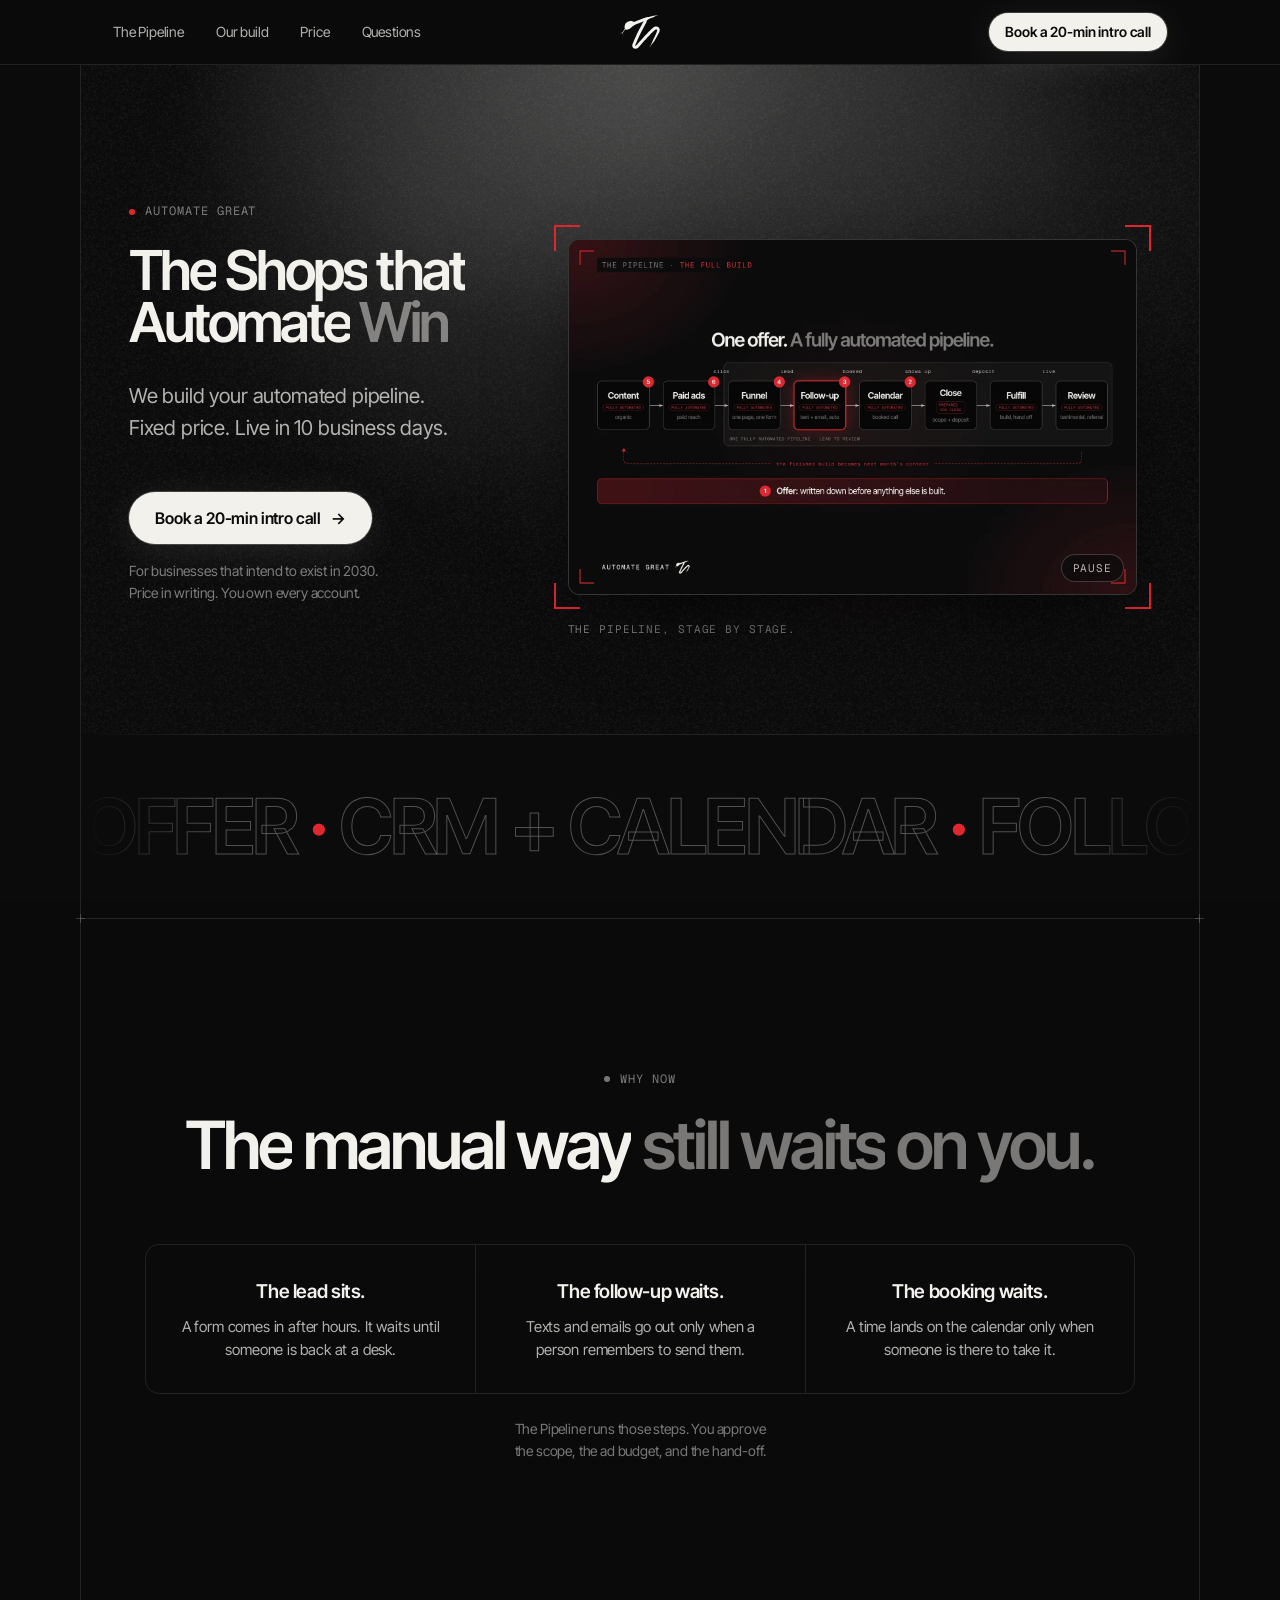
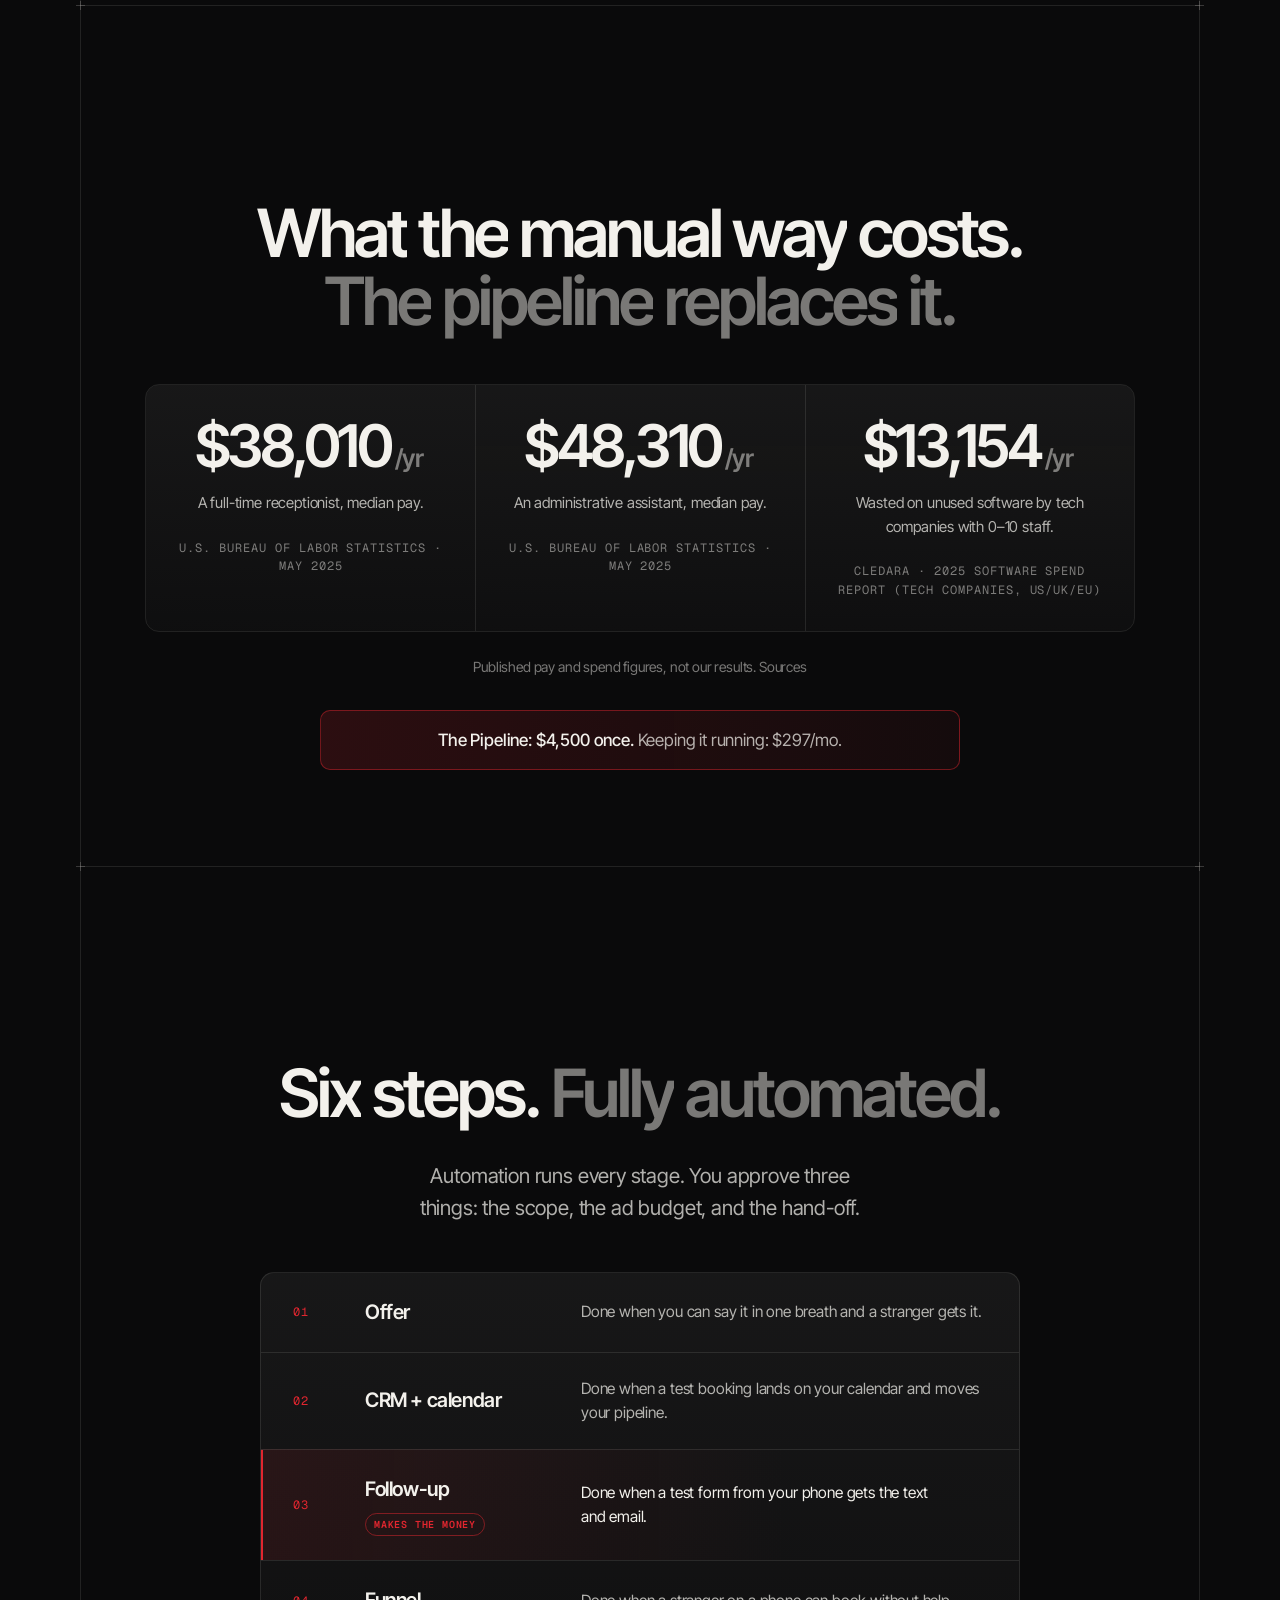
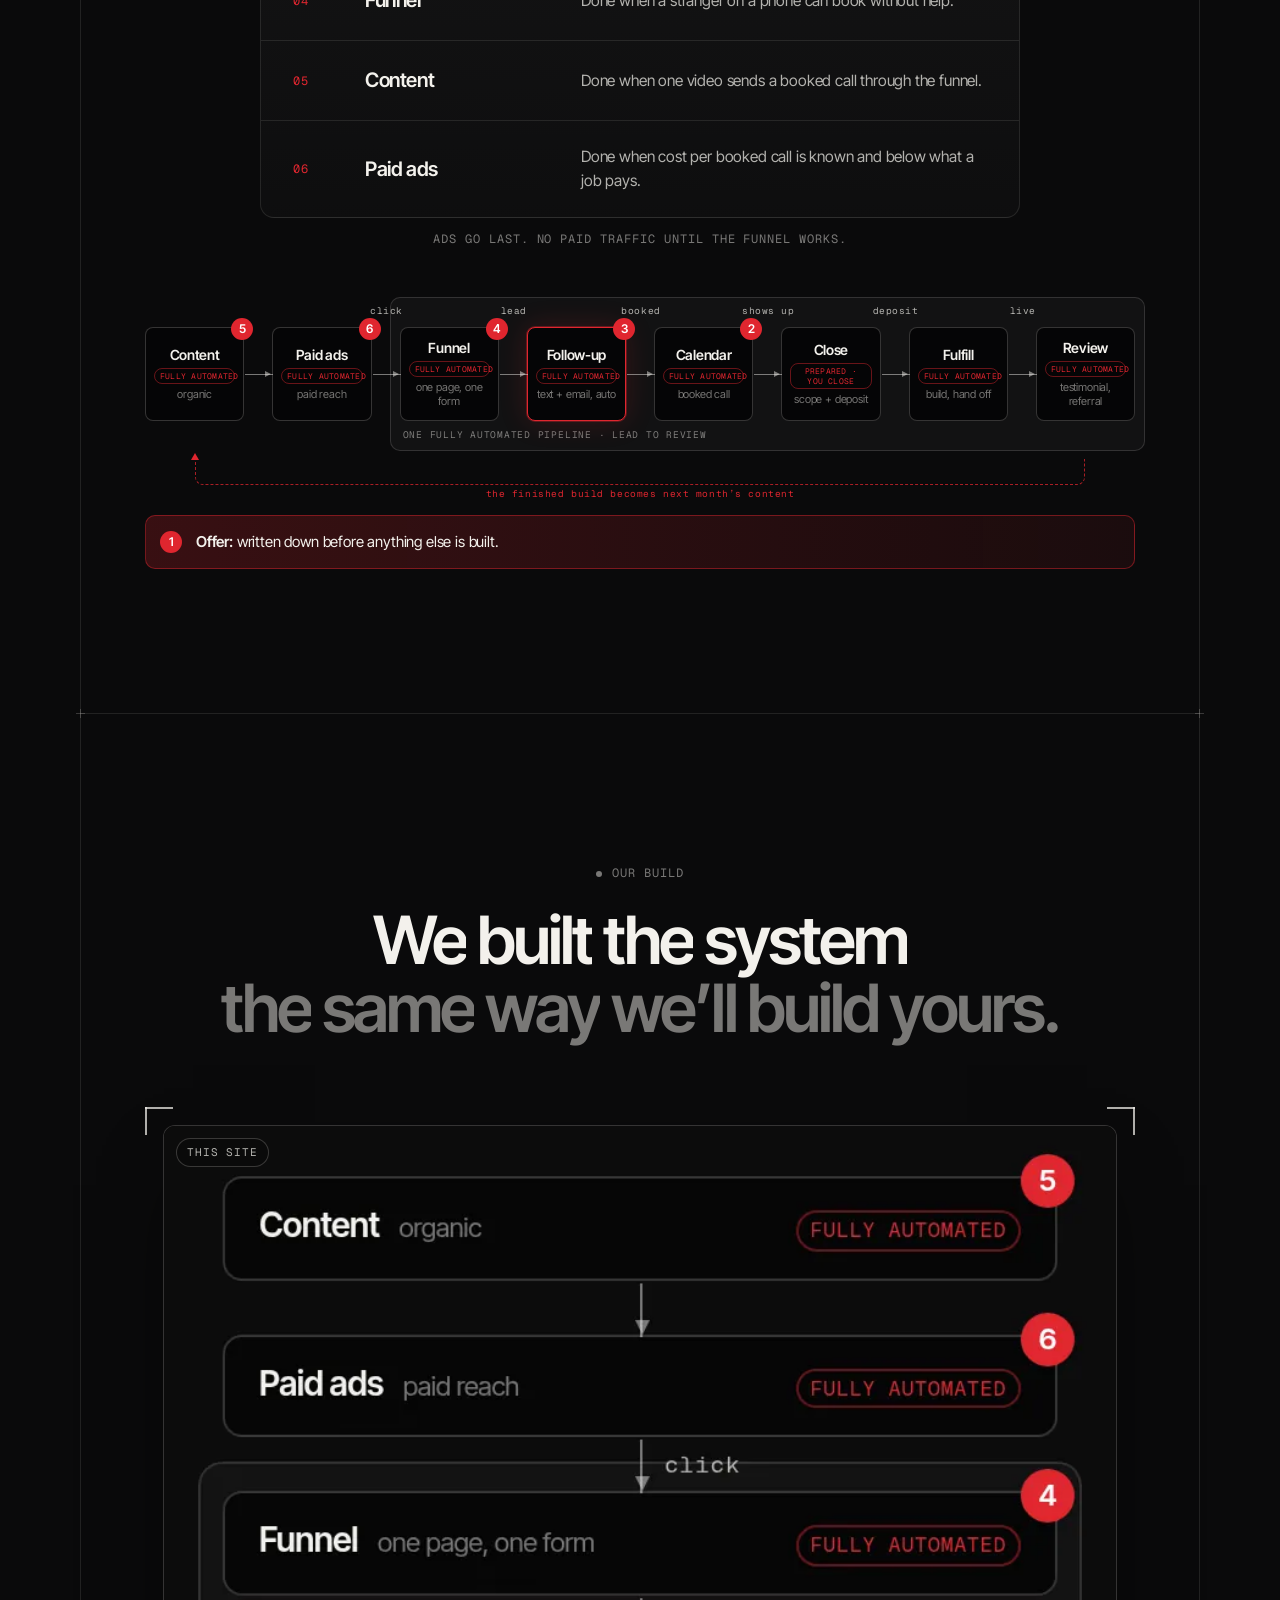
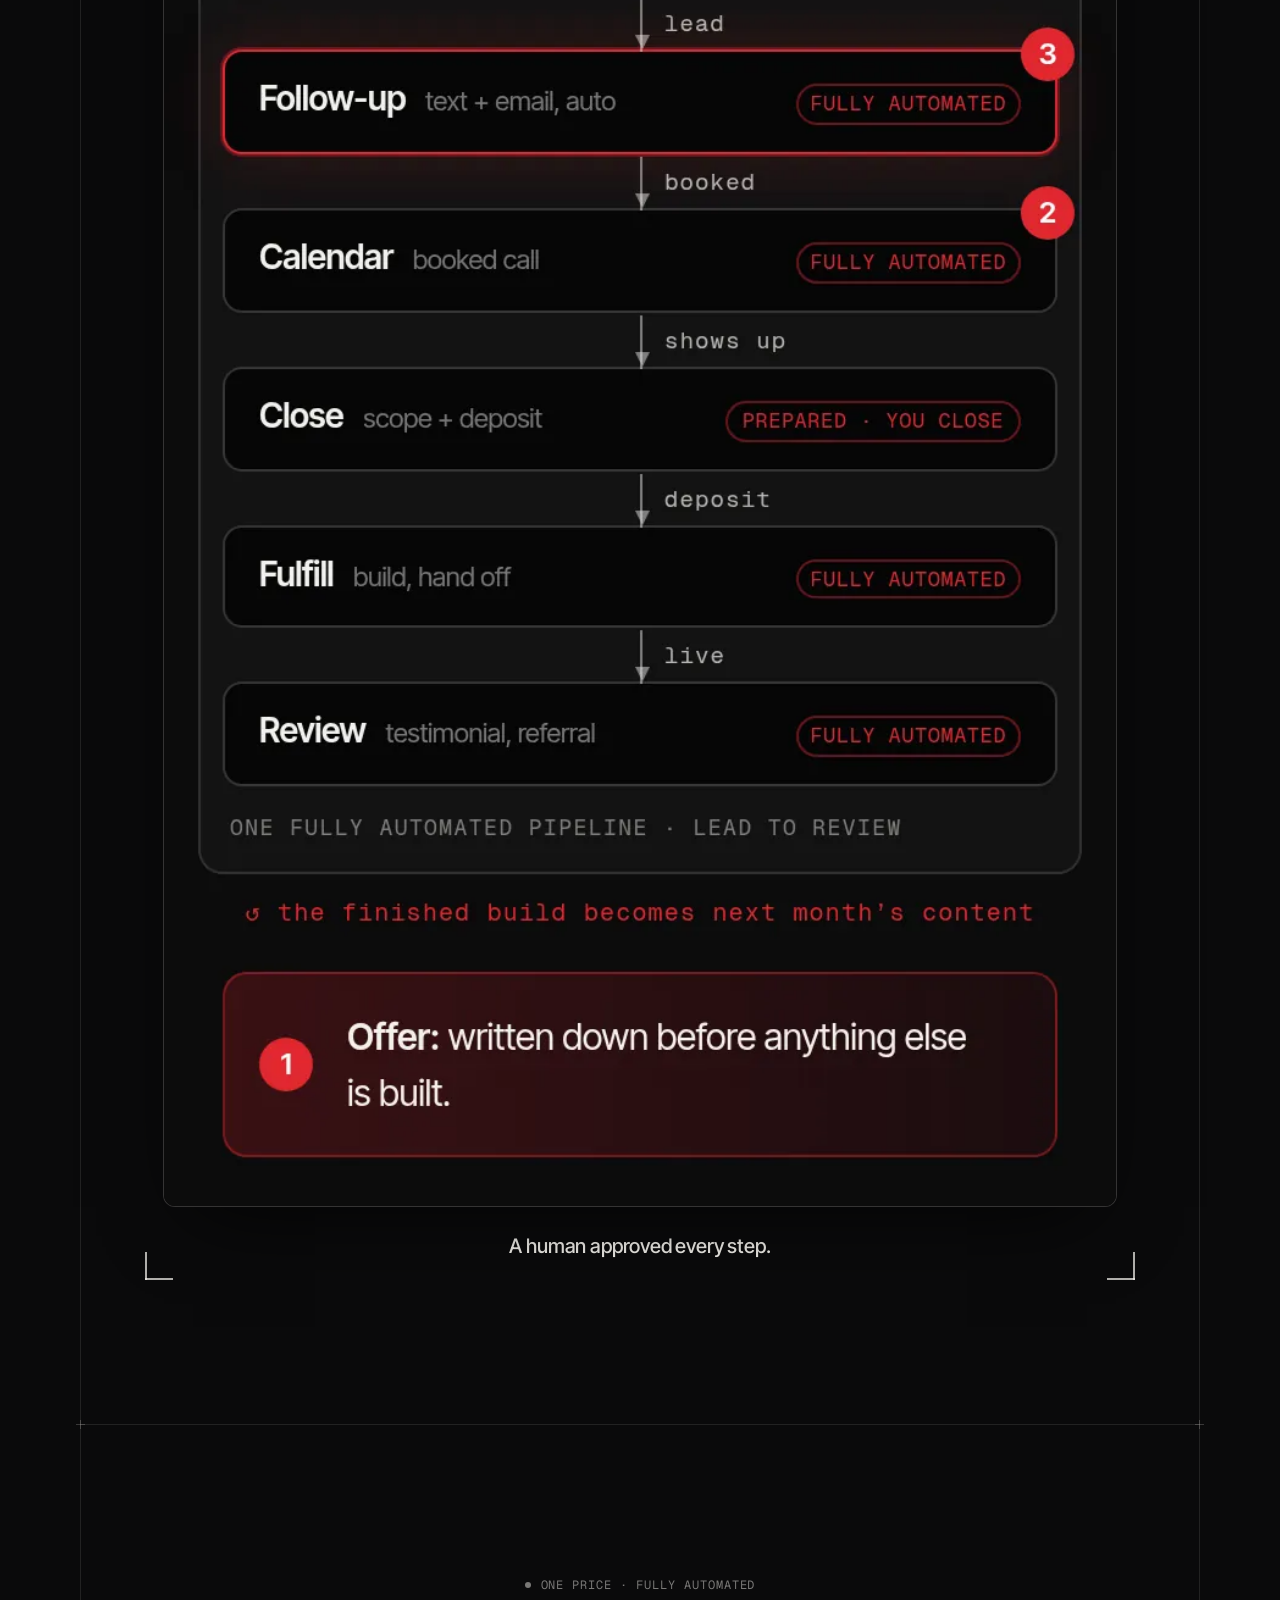
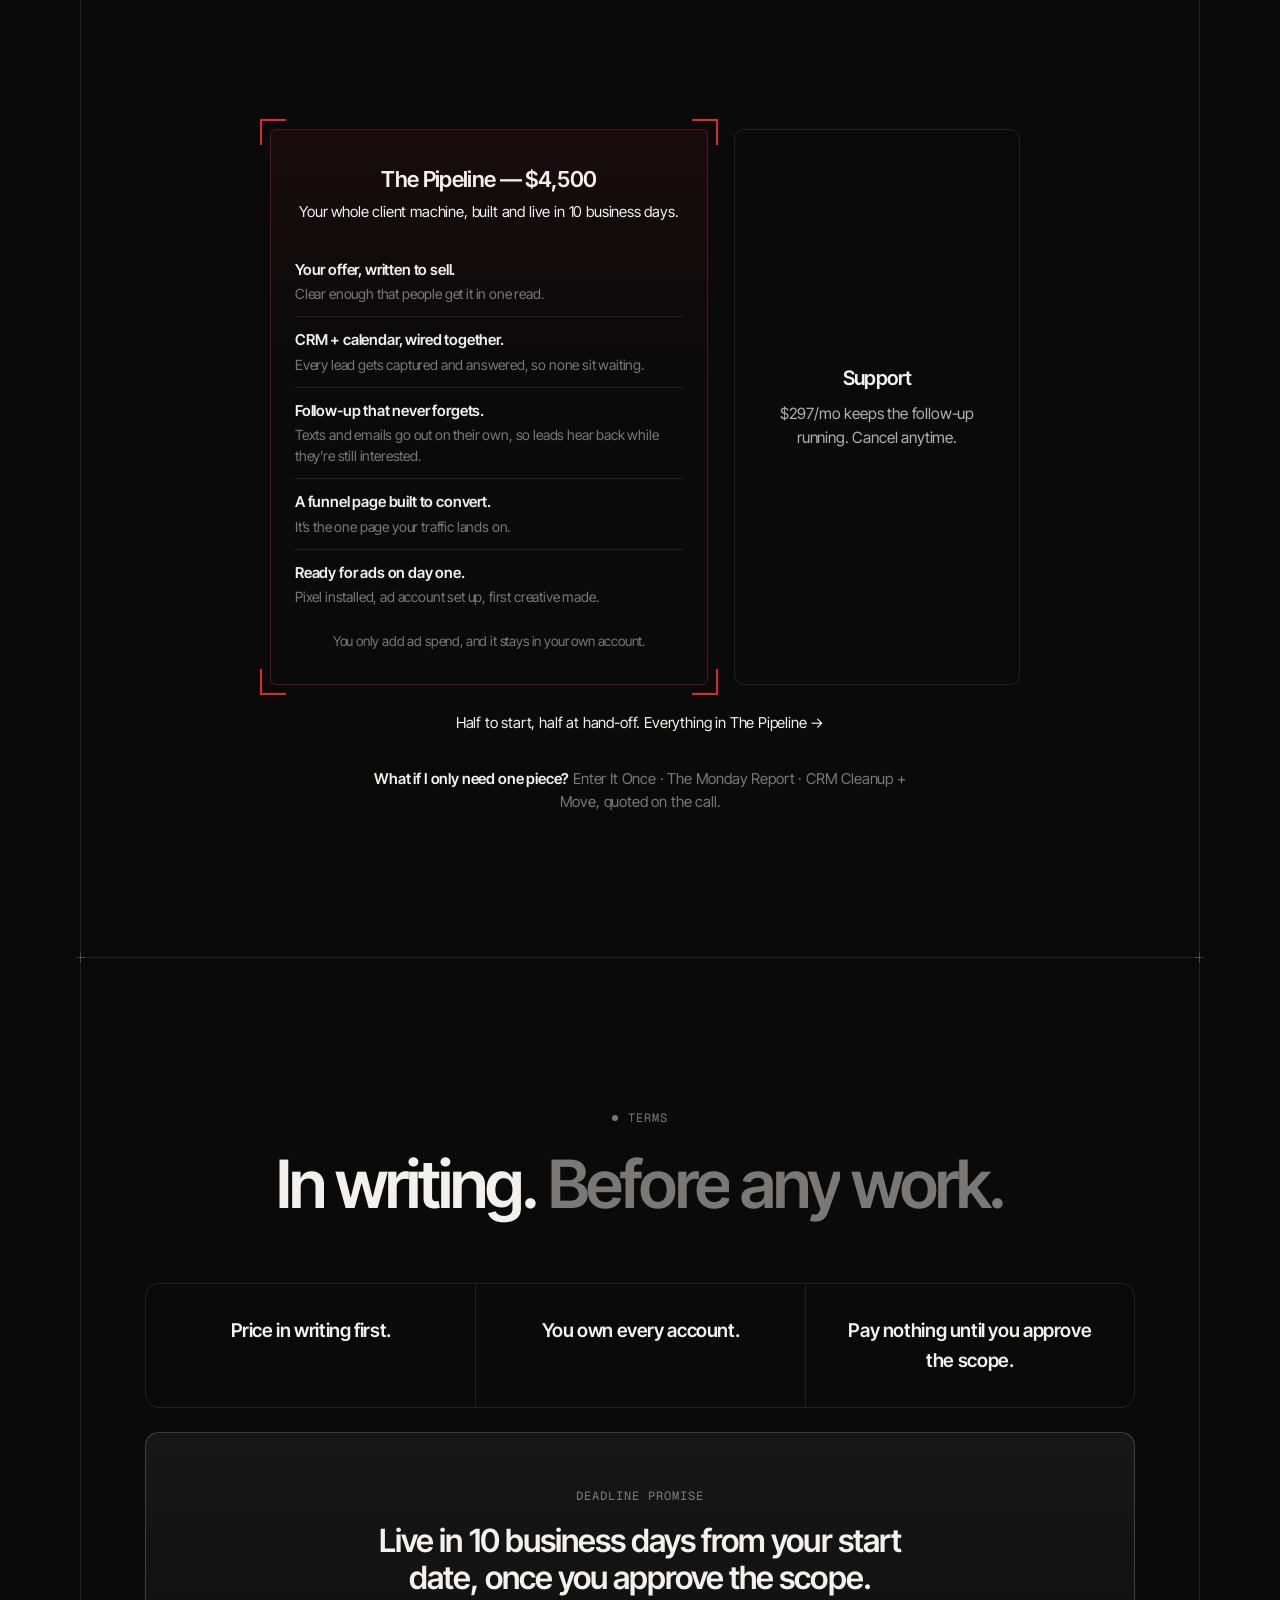
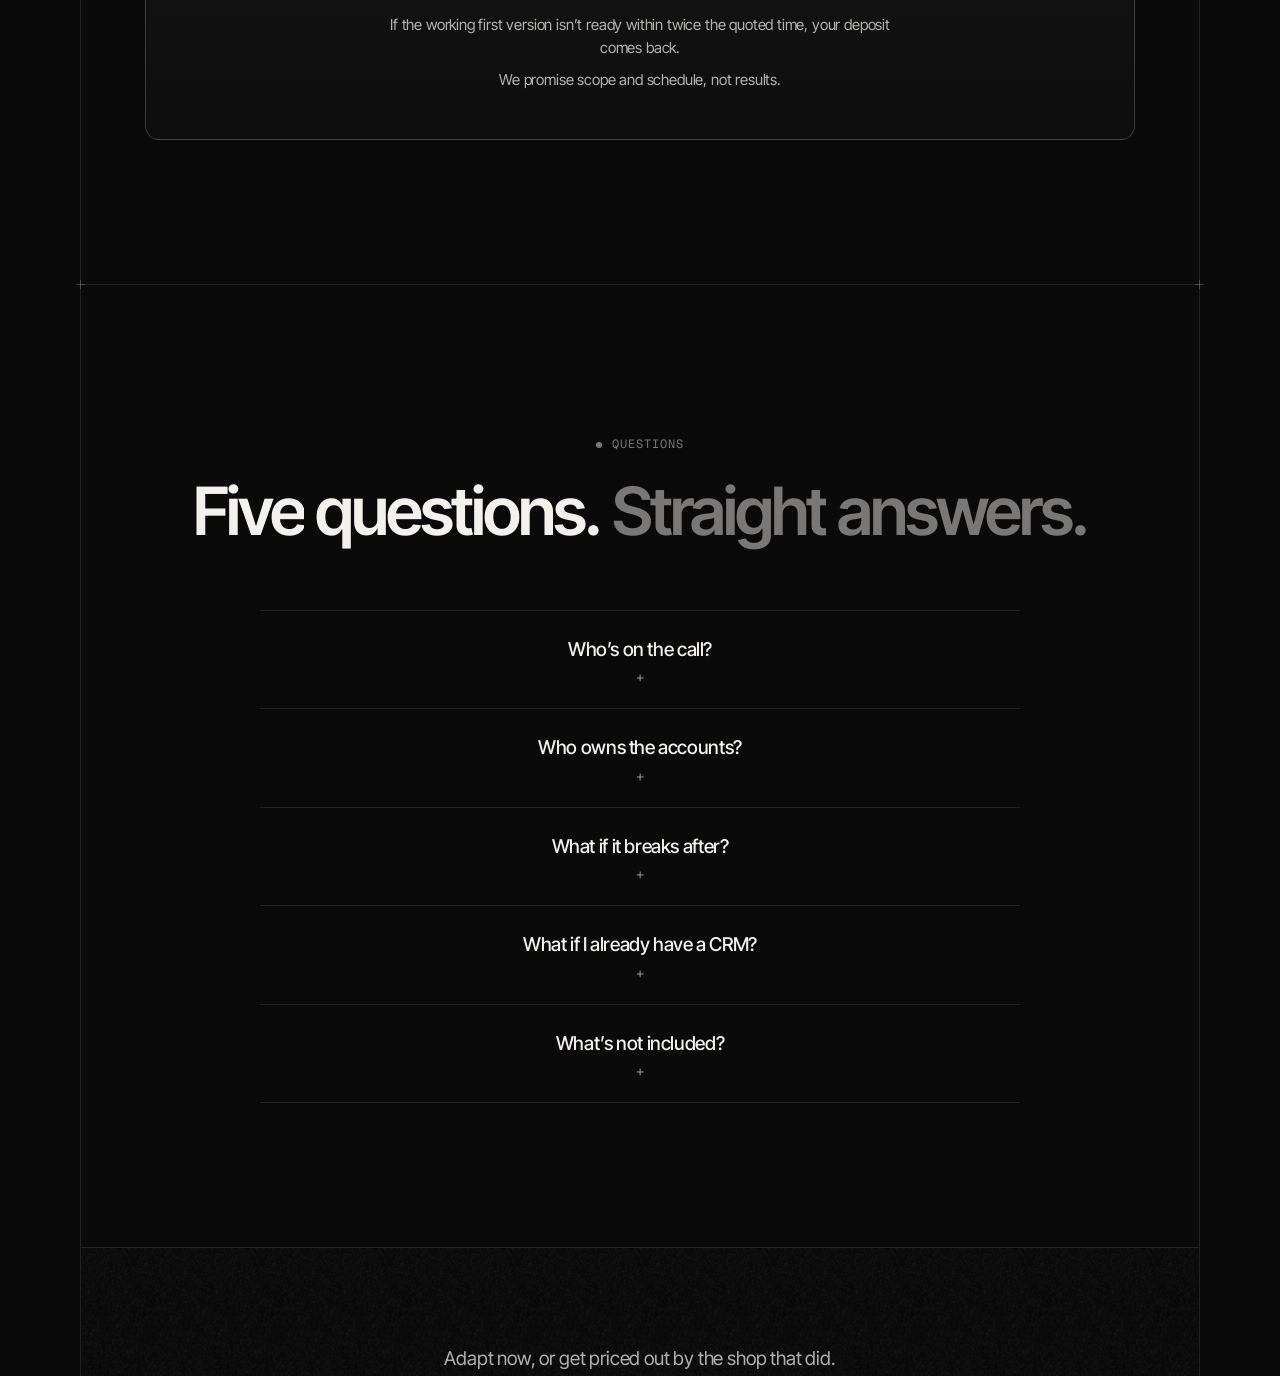
==== commit 201c93b6: "Replace share image, proof shots, posters, and hero videos. The new assets drop the old AI wording. " ====
--- a/index.html
+++ b/index.html
@@ -153,8 +153,8 @@
   <figure class="hero-media">
     <div class="walk hero-walk"><div class="walk-frame">
       <video class="hero-video" muted autoplay loop playsinline preload="auto" poster="img/pipeline-ad-poster.webp" width="1728" height="1080" aria-label="28-second animation of The Pipeline, stage by stage: offer, CRM + calendar, follow-up, funnel, content and paid ads, fully automated. Close is prepared and you close.">
-        <source src="media/pipeline-ad-1728.mp4?v=2" type="video/mp4" media="(min-width:1024px)">
-        <source src="media/pipeline-ad-960.mp4?v=2" type="video/mp4">
+        <source src="media/pipeline-ad-1728.mp4?v=3" type="video/mp4" media="(min-width:1024px)">
+        <source src="media/pipeline-ad-960.mp4?v=3" type="video/mp4">
         The Pipeline, stage by stage.
       </video>
       <button class="mono vid-toggle" type="button" aria-label="Pause video" hidden>Pause</button>
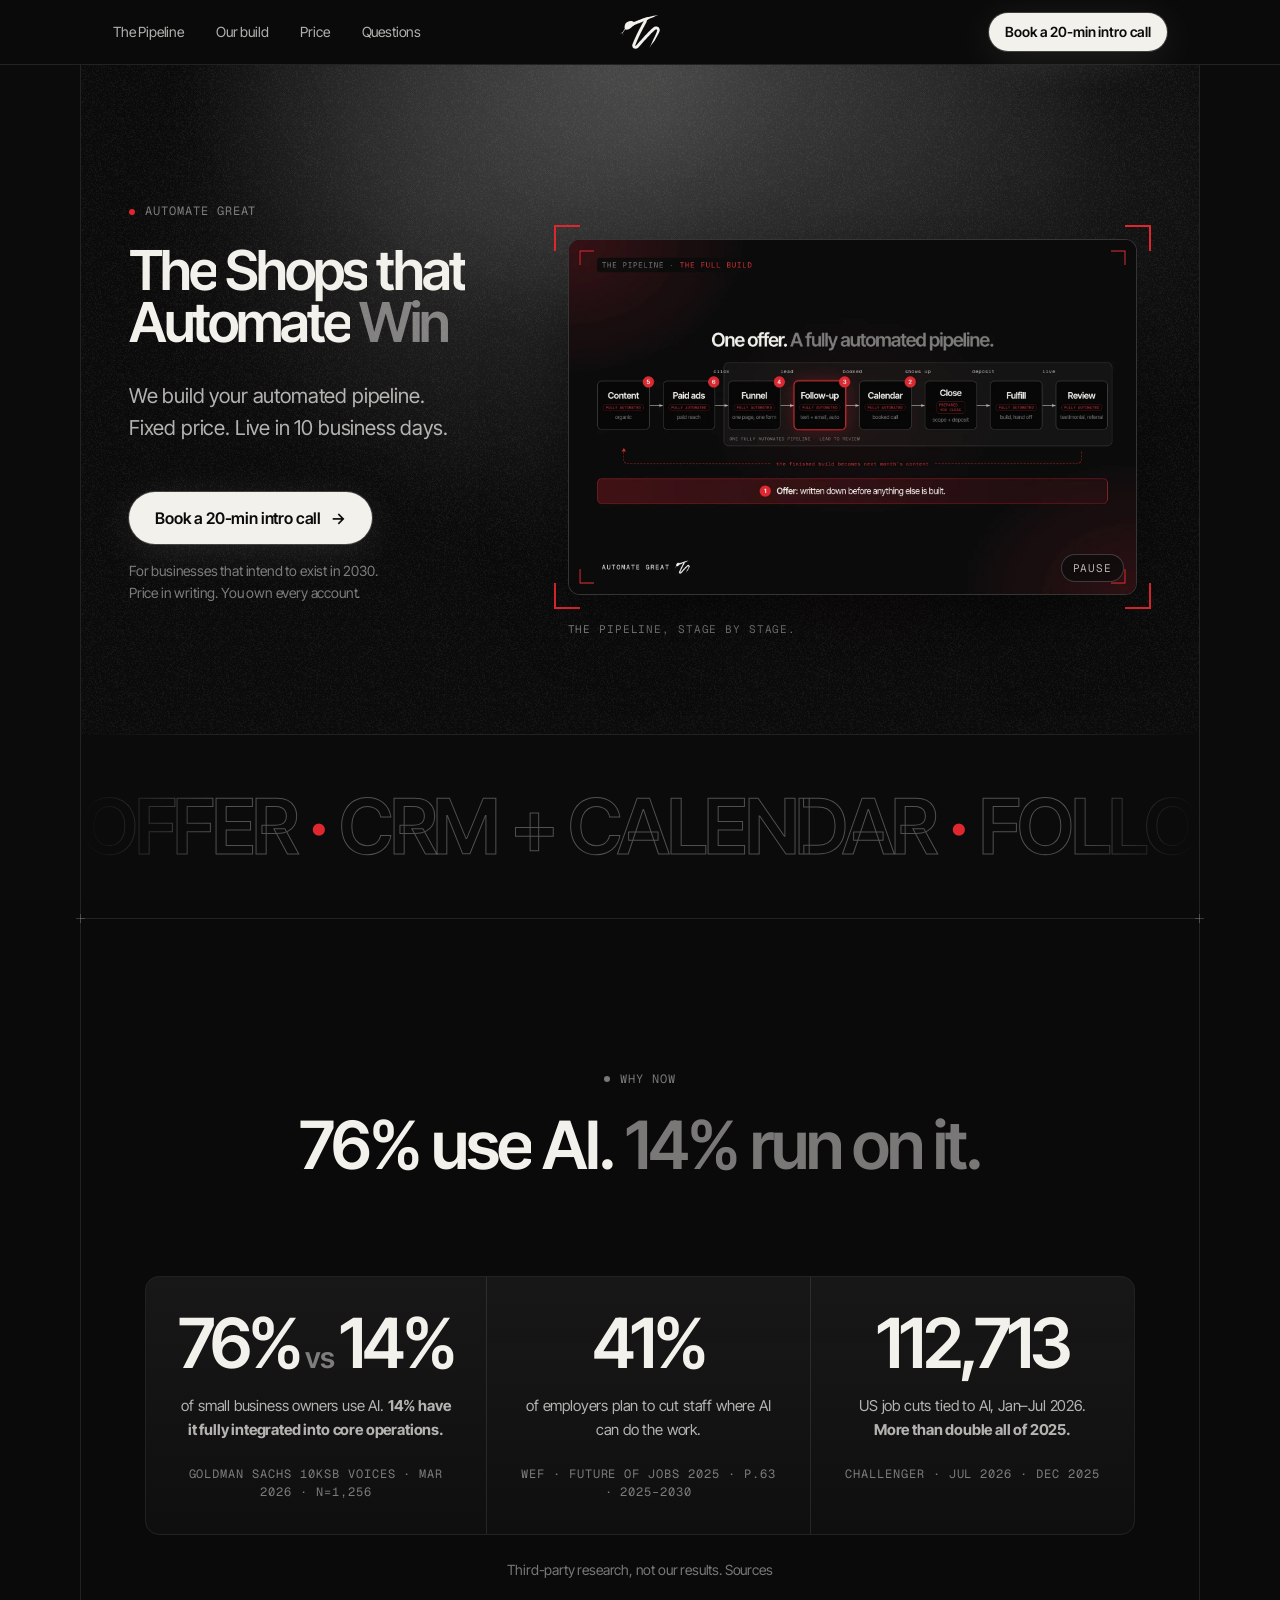
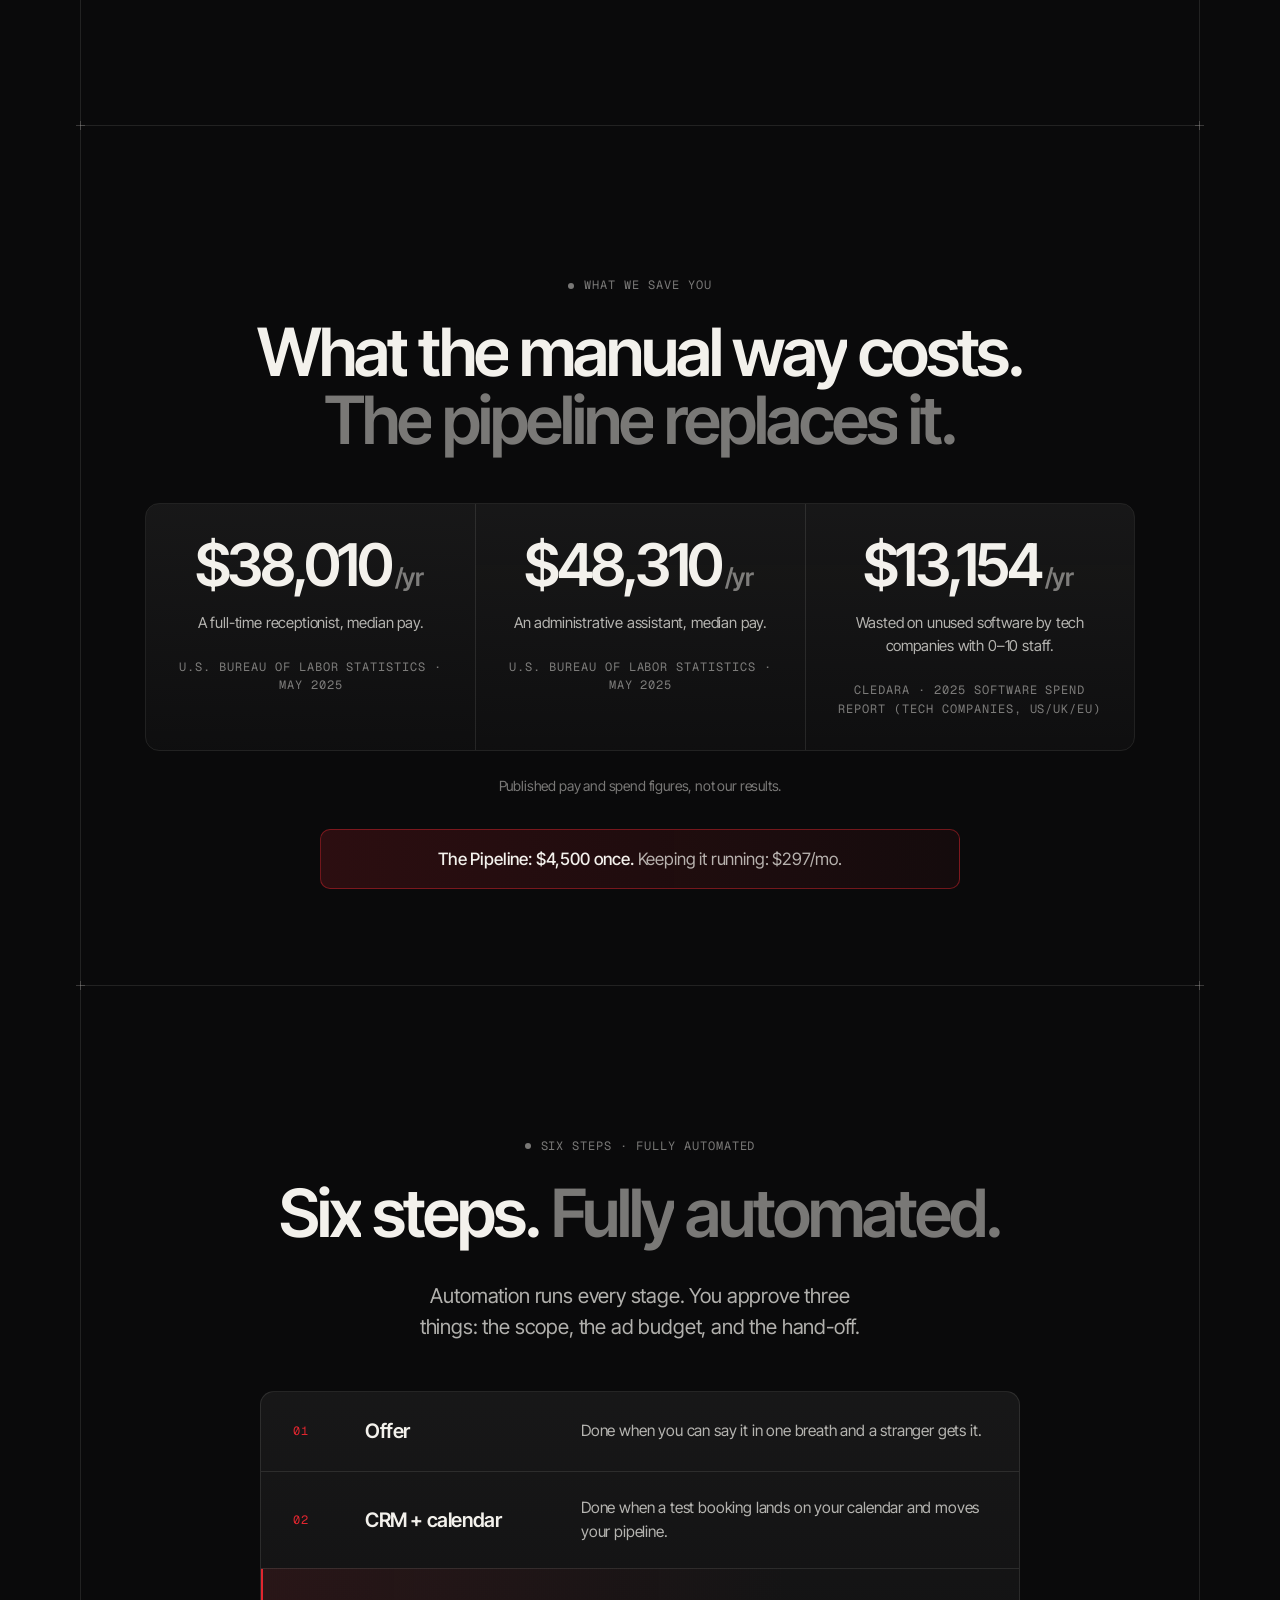
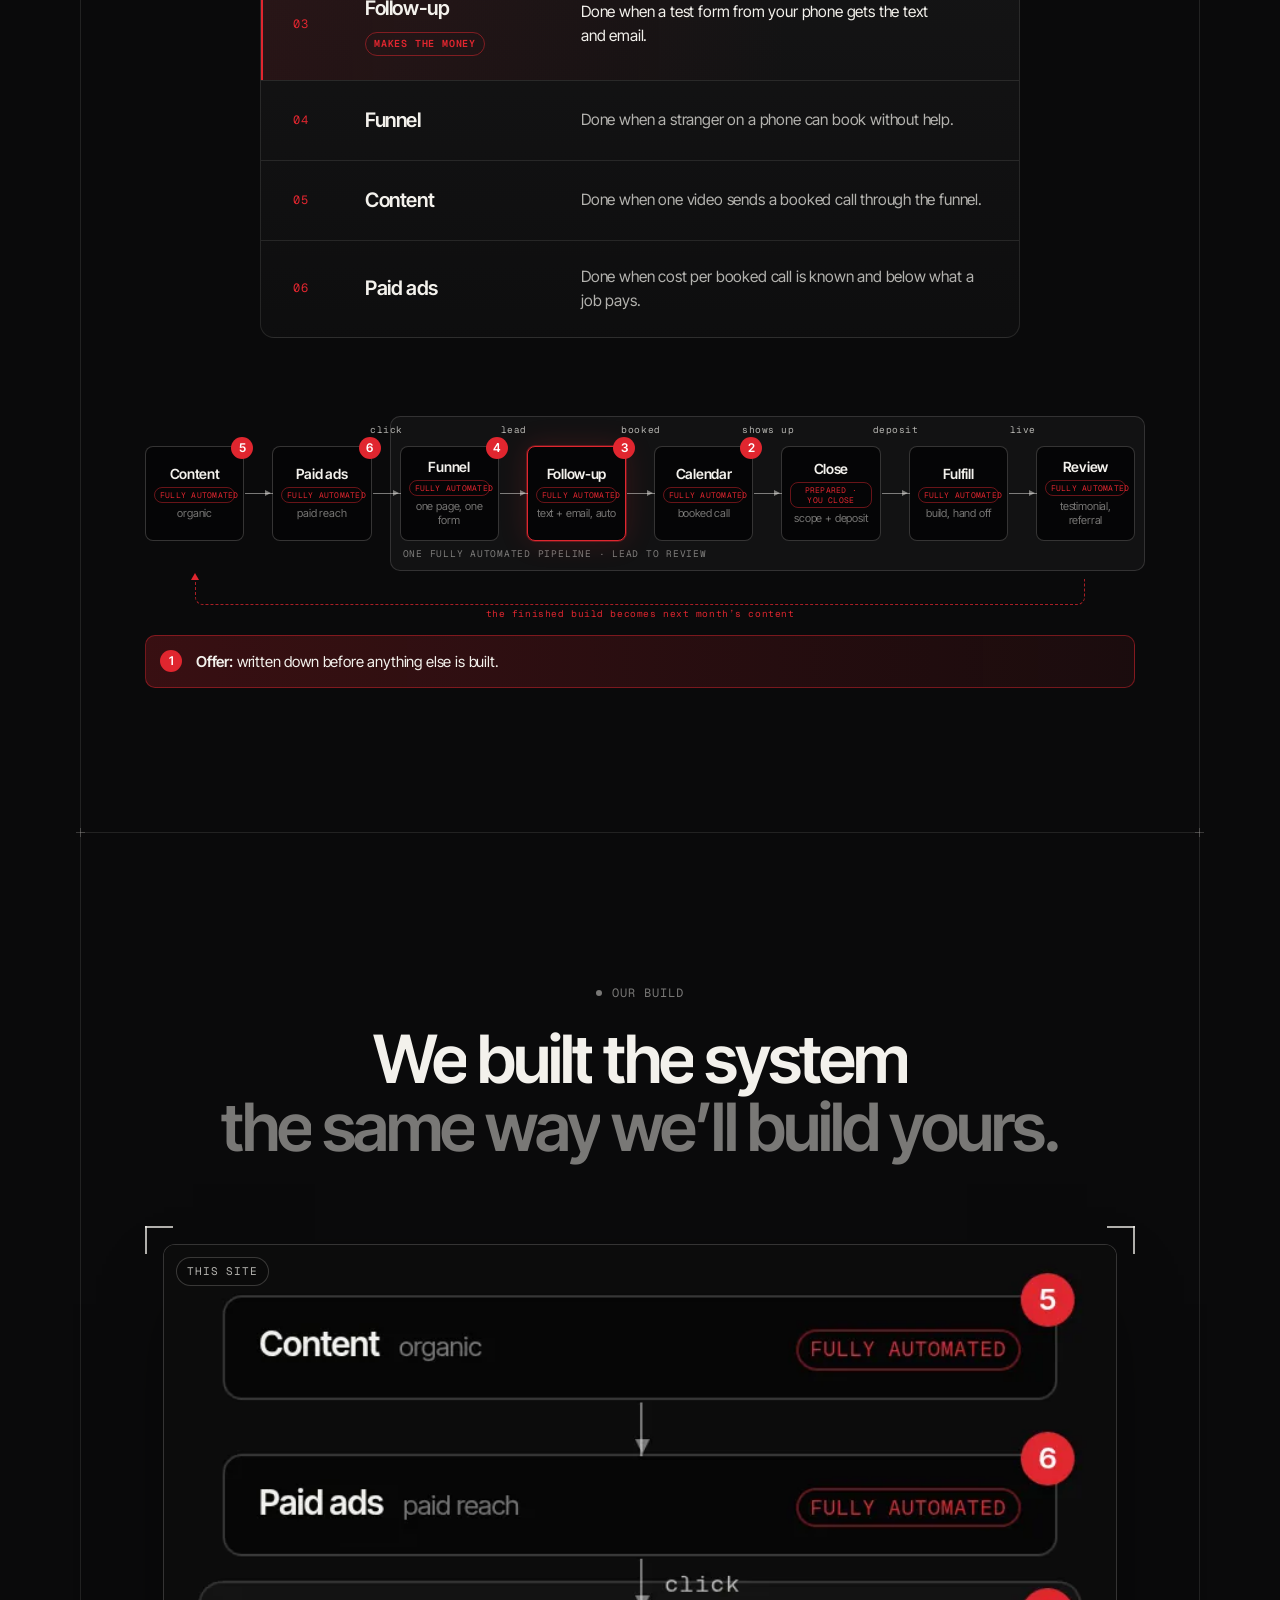
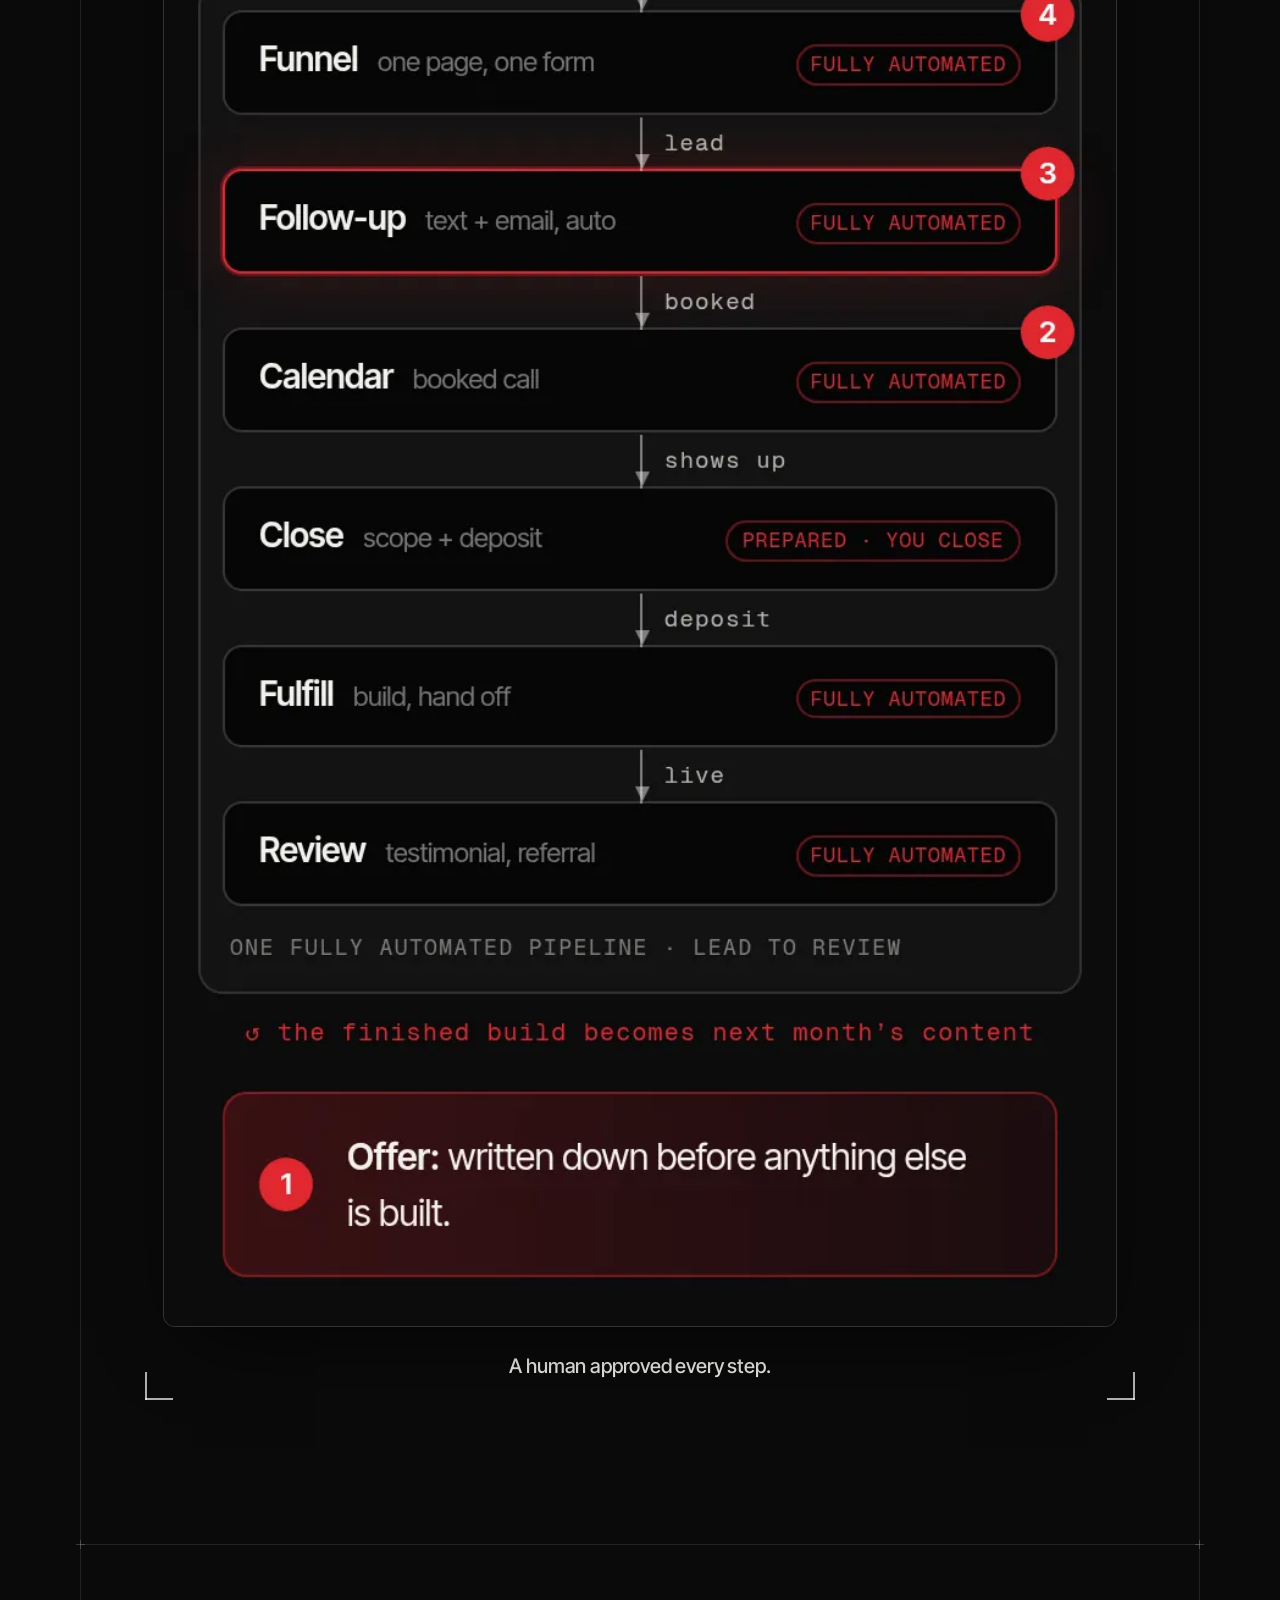
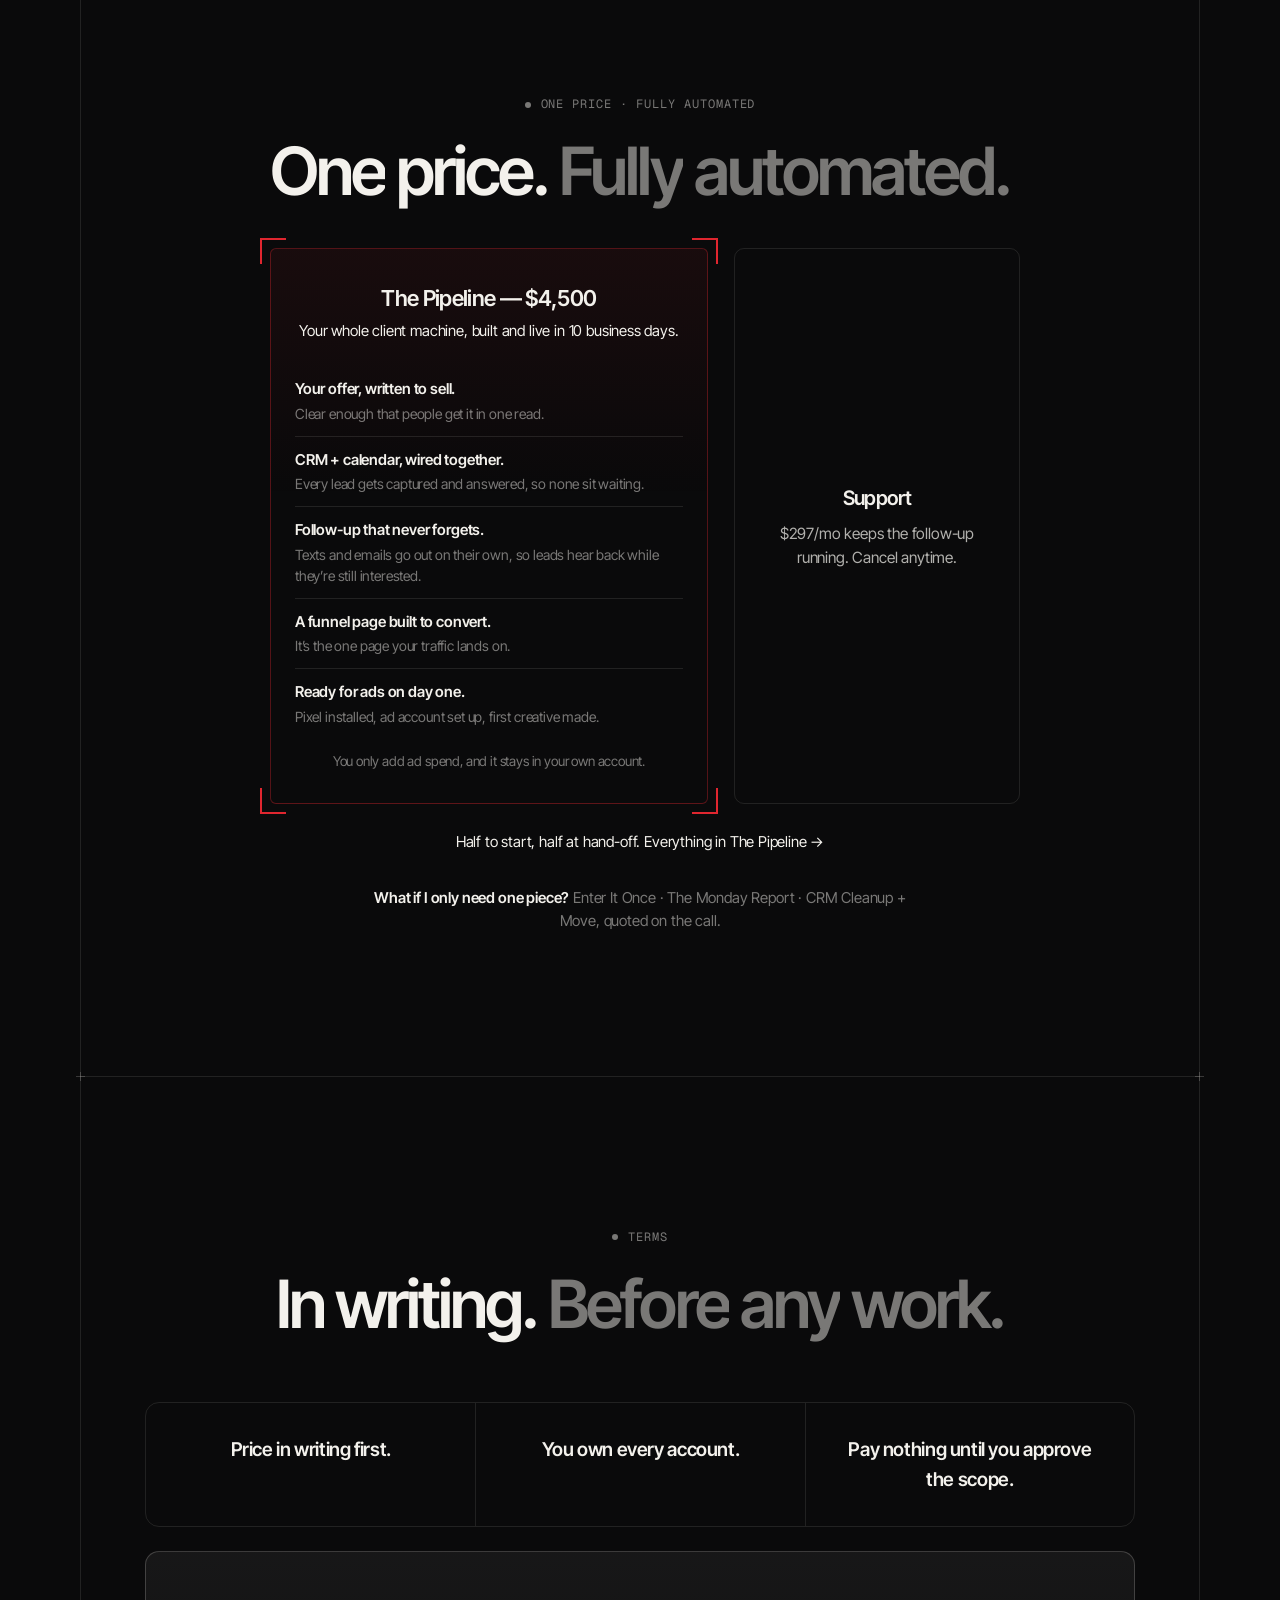
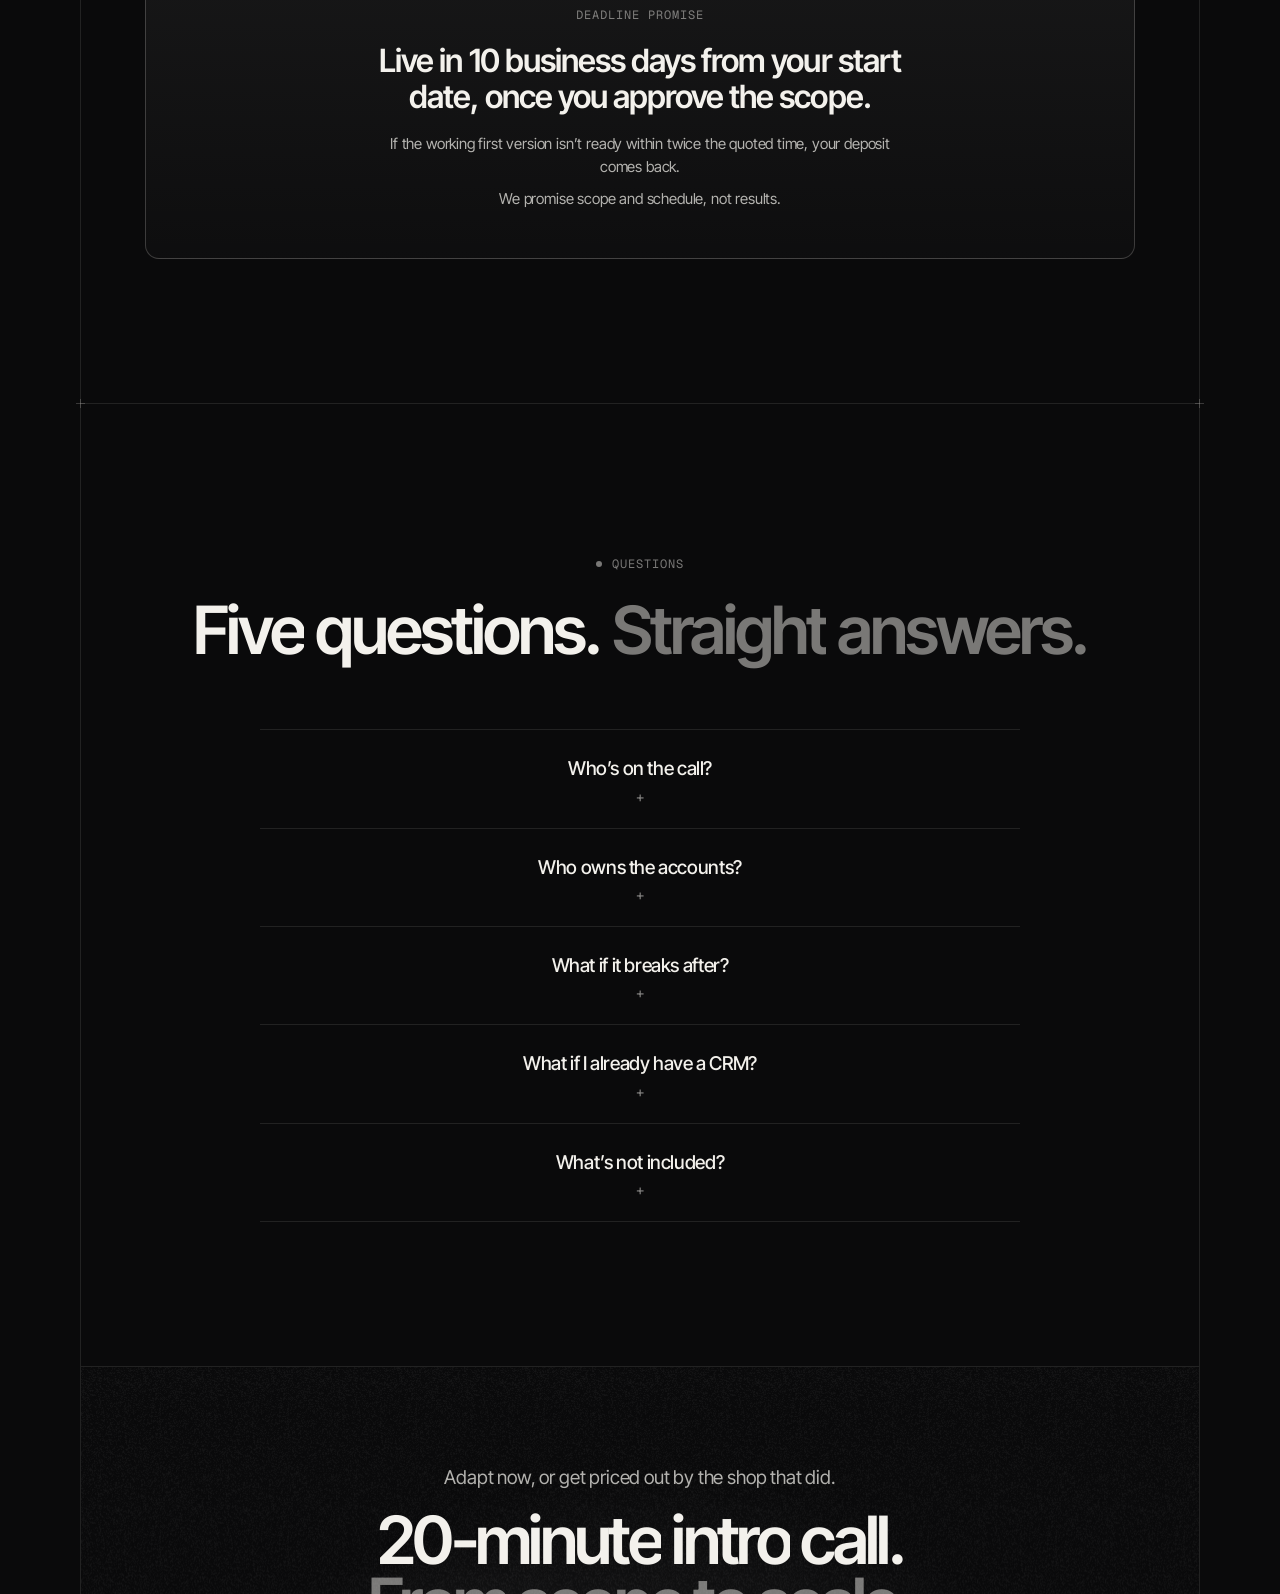
==== commit ea4f5648: "Replace the business phone number with (401) 384-0785. Update display text, tel links, and the homep" ====
--- a/index.html
+++ b/index.html
@@ -39,7 +39,7 @@
  "image": "https://automategreat.com/img/og-share.png",
  "description": "Automate Great builds your automated lead pipeline: offer, CRM and calendar, follow-up, funnel, content and ads. Fixed price, live in 10 business days. Miami, FL.",
  "email": "info@automategreat.com",
- "telephone": "+1-786-706-0482",
+ "telephone": "+1-401-384-0785",
  "address": {
   "@type": "PostalAddress",
   "addressLocality": "Miami",
@@ -153,8 +153,8 @@
   <figure class="hero-media">
     <div class="walk hero-walk"><div class="walk-frame">
       <video class="hero-video" muted autoplay loop playsinline preload="auto" poster="img/pipeline-ad-poster.webp" width="1728" height="1080" aria-label="28-second animation of The Pipeline, stage by stage: offer, CRM + calendar, follow-up, funnel, content and paid ads, fully automated. Close is prepared and you close.">
-        <source src="media/pipeline-ad-1728.mp4?v=3" type="video/mp4" media="(min-width:1024px)">
-        <source src="media/pipeline-ad-960.mp4?v=3" type="video/mp4">
+        <source src="media/pipeline-ad-1728.mp4?v=2" type="video/mp4" media="(min-width:1024px)">
+        <source src="media/pipeline-ad-960.mp4?v=2" type="video/mp4">
         The Pipeline, stage by stage.
       </video>
       <button class="mono vid-toggle" type="button" aria-label="Pause video" hidden>Pause</button>
@@ -171,13 +171,25 @@
 <section id="problem">
   <span class="cross l"></span><span class="cross r"></span>
   <p class="mono eyebrow rv">Why now</p>
-  <h2 class="rv">The manual way <span class="dim">still waits on you.</span></h2>
-  <div class="promises rv">
-    <div><h4>The lead sits.</h4><p>A form comes in after hours. It waits until someone is back at a desk.</p></div>
-    <div><h4>The follow-up waits.</h4><p>Texts and emails go out only when a person remembers to send them.</p></div>
-    <div><h4>The booking waits.</h4><p>A time lands on the calendar only when someone is there to take it.</p></div>
-  </div>
-  <p class="disclaim rv">The Pipeline runs those steps. You approve the scope, the ad budget, and the hand-off.</p>
+  <h2 class="rv">76% use AI. <span class="dim">14% run on it.</span></h2>
+  <div class="stats rv spot">
+    <div class="stat">
+      <div class="num">76%<small>vs</small>14%</div>
+      <p>of small business owners use AI. <strong>14% have it fully integrated into core operations.</strong></p>
+      <span class="mono src"><a href="https://www.goldmansachs.com/community-transformation/10000-small-businesses-voices/insights/ai-presents-a-major-opportunity-for-small-businesses" rel="noopener">Goldman Sachs 10KSB Voices</a> · Mar 2026 · n=1,256</span>
+    </div>
+    <div class="stat">
+      <div class="num">41%</div>
+      <p>of employers plan to cut staff where AI can do the work.</p>
+      <span class="mono src"><a href="https://reports.weforum.org/docs/WEF_Future_of_Jobs_Report_2025.pdf" rel="noopener">WEF · Future of Jobs 2025</a> · p.63 · 2025–2030</span>
+    </div>
+    <div class="stat">
+      <div class="num">112,713</div>
+      <p>US job cuts tied to AI, Jan–Jul 2026. <strong>More than double all of 2025.</strong></p>
+      <span class="mono src">Challenger · <a href="https://www.challengergray.com/wp-content/uploads/2026/08/Challenger-Report-July-2026.pdf" rel="noopener">Jul 2026</a> · <a href="https://www.challengergray.com/wp-content/uploads/2026/01/Challenger-Report-December-2025.pdf" rel="noopener">Dec 2025</a></span>
+    </div>
+  </div>
+  <p class="disclaim rv">Third-party research, not our results. <a href="#sources">Sources</a></p>
 </section>
 
 <section id="cost">
@@ -201,7 +213,7 @@
       <span class="mono src"><a href="https://resources.cledara.com/hubfs/eBooks%20PDF/2025%20Software%20Spend%20Report%20%7C%20Cledara.pdf" rel="noopener">Cledara · 2025 Software Spend Report (tech companies, US/UK/EU)</a></span>
     </div>
   </div>
-  <p class="disclaim rv">Published pay and spend figures, not our results. <a href="#sources">Sources</a></p>
+  <p class="disclaim rv">Published pay and spend figures, not our results.</p>
   <p class="contrast rv">The Pipeline: $4,500 once. <span class="dim">Keeping it running: $297/mo.</span></p>
 </section>
 
@@ -312,16 +324,19 @@
 <div class="sources" id="sources">
   <p class="mono">Sources</p>
   <ol class="src-list">
-    <li><span class="mono n">01</span><div><b>U.S. Bureau of Labor Statistics</b><span>Receptionists · median pay $38,010/yr · May 2025</span><span class="mono lk"><a href="https://www.bls.gov/ooh/office-and-administrative-support/receptionists.htm" rel="noopener">bls.gov</a></span></div></li>
-    <li><span class="mono n">02</span><div><b>U.S. Bureau of Labor Statistics</b><span>Secretaries and Administrative Assistants · median pay $48,310/yr · May 2025</span><span class="mono lk"><a href="https://www.bls.gov/ooh/office-and-administrative-support/secretaries-and-administrative-assistants.htm" rel="noopener">bls.gov</a></span></div></li>
-    <li><span class="mono n">03</span><div><b>Cledara</b><span>2025 Software Spend Report · $13,154/yr on unused software, tech companies with 0–10 staff (US/UK/EU)</span><span class="mono lk"><a href="https://resources.cledara.com/hubfs/eBooks%20PDF/2025%20Software%20Spend%20Report%20%7C%20Cledara.pdf" rel="noopener">PDF</a></span></div></li>
+    <li><span class="mono n">01</span><div><b>Goldman Sachs</b><span>10,000 Small Businesses Voices · AI survey, n=1,256 · Mar 2026</span><span class="mono lk"><a href="https://www.goldmansachs.com/community-transformation/10000-small-businesses-voices/insights/ai-presents-a-major-opportunity-for-small-businesses" rel="noopener">goldmansachs.com</a></span></div></li>
+    <li><span class="mono n">02</span><div><b>World Economic Forum</b><span>Future of Jobs Report 2025 · p.63</span><span class="mono lk"><a href="https://reports.weforum.org/docs/WEF_Future_of_Jobs_Report_2025.pdf" rel="noopener">PDF</a></span></div></li>
+    <li><span class="mono n">03</span><div><b>Challenger, Gray &amp; Christmas</b><span>Job Cuts Reports · AI-cited cuts: 112,713 Jan–Jul 2026, 54,836 in 2025</span><span class="mono lk"><a href="https://www.challengergray.com/wp-content/uploads/2026/08/Challenger-Report-July-2026.pdf" rel="noopener">Jul 2026</a> · <a href="https://www.challengergray.com/wp-content/uploads/2026/01/Challenger-Report-December-2025.pdf" rel="noopener">Dec 2025</a></span></div></li>
+    <li><span class="mono n">04</span><div><b>U.S. Bureau of Labor Statistics</b><span>Receptionists · median pay $38,010/yr · May 2025</span><span class="mono lk"><a href="https://www.bls.gov/ooh/office-and-administrative-support/receptionists.htm" rel="noopener">bls.gov</a></span></div></li>
+    <li><span class="mono n">05</span><div><b>U.S. Bureau of Labor Statistics</b><span>Secretaries and Administrative Assistants · median pay $48,310/yr · May 2025</span><span class="mono lk"><a href="https://www.bls.gov/ooh/office-and-administrative-support/secretaries-and-administrative-assistants.htm" rel="noopener">bls.gov</a></span></div></li>
+    <li><span class="mono n">06</span><div><b>Cledara</b><span>2025 Software Spend Report · $13,154/yr on unused software, tech companies with 0–10 staff (US/UK/EU)</span><span class="mono lk"><a href="https://resources.cledara.com/hubfs/eBooks%20PDF/2025%20Software%20Spend%20Report%20%7C%20Cledara.pdf" rel="noopener">PDF</a></span></div></li>
   </ol>
 </div>
 
 <footer>
   <a class="logo" href="#top" aria-label="Automate Great home"><img src="img/logo-snake.svg" alt="" width="56" height="48"></a>
-  <ul><li><a href="#ways">The Pipeline</a></li><li><a href="#proof">Our build</a></li><li><a href="#price">Price</a></li><li><a href="#terms">Terms</a></li><li><a href="#faq">Questions</a></li><li><a href="#sources">Sources</a></li><li><a href="miami-automation/">Miami automation</a></li><li><a href="pipeline/">The Pipeline in detail</a></li><li><a href="contractors/">For contractors</a></li><li><a href="privacy/">Privacy Policy</a></li><li><a href="terms/">Terms of Service</a></li></ul>
-  <div class="copy contact"><span><span class="nw">10 PERCENTERS LLC, doing business as Automate Great</span> · <span class="nw">Serving Miami-Dade County, FL</span> · <a href="mailto:info@automategreat.com">info@automategreat.com</a> · <a href="tel:+17867060482">(786) 706-0482</a></span></div>
+  <ul><li><a href="#ways">The Pipeline</a></li><li><a href="#proof">Our build</a></li><li><a href="#price">Price</a></li><li><a href="#terms">Terms</a></li><li><a href="#faq">Questions</a></li><li><a href="#sources">Sources</a></li><li><a href="miami-ai-automation/">Miami automation</a></li><li><a href="pipeline/">The Pipeline in detail</a></li><li><a href="contractors/">For contractors</a></li><li><a href="privacy/">Privacy Policy</a></li><li><a href="terms/">Terms of Service</a></li></ul>
+  <div class="copy contact"><span><span class="nw">10 PERCENTERS LLC, doing business as Automate Great</span> · <span class="nw">Serving Miami-Dade County, FL</span> · <a href="mailto:info@automategreat.com">info@automategreat.com</a> · <a href="tel:+14013840785">(401) 384-0785</a></span></div>
   <div class="copy"><span>© 2026 Automate Great · 10 Percenters LLC · Miami, FL · If our partner company fits you better, we’ll say so.</span></div>
 </footer>
 
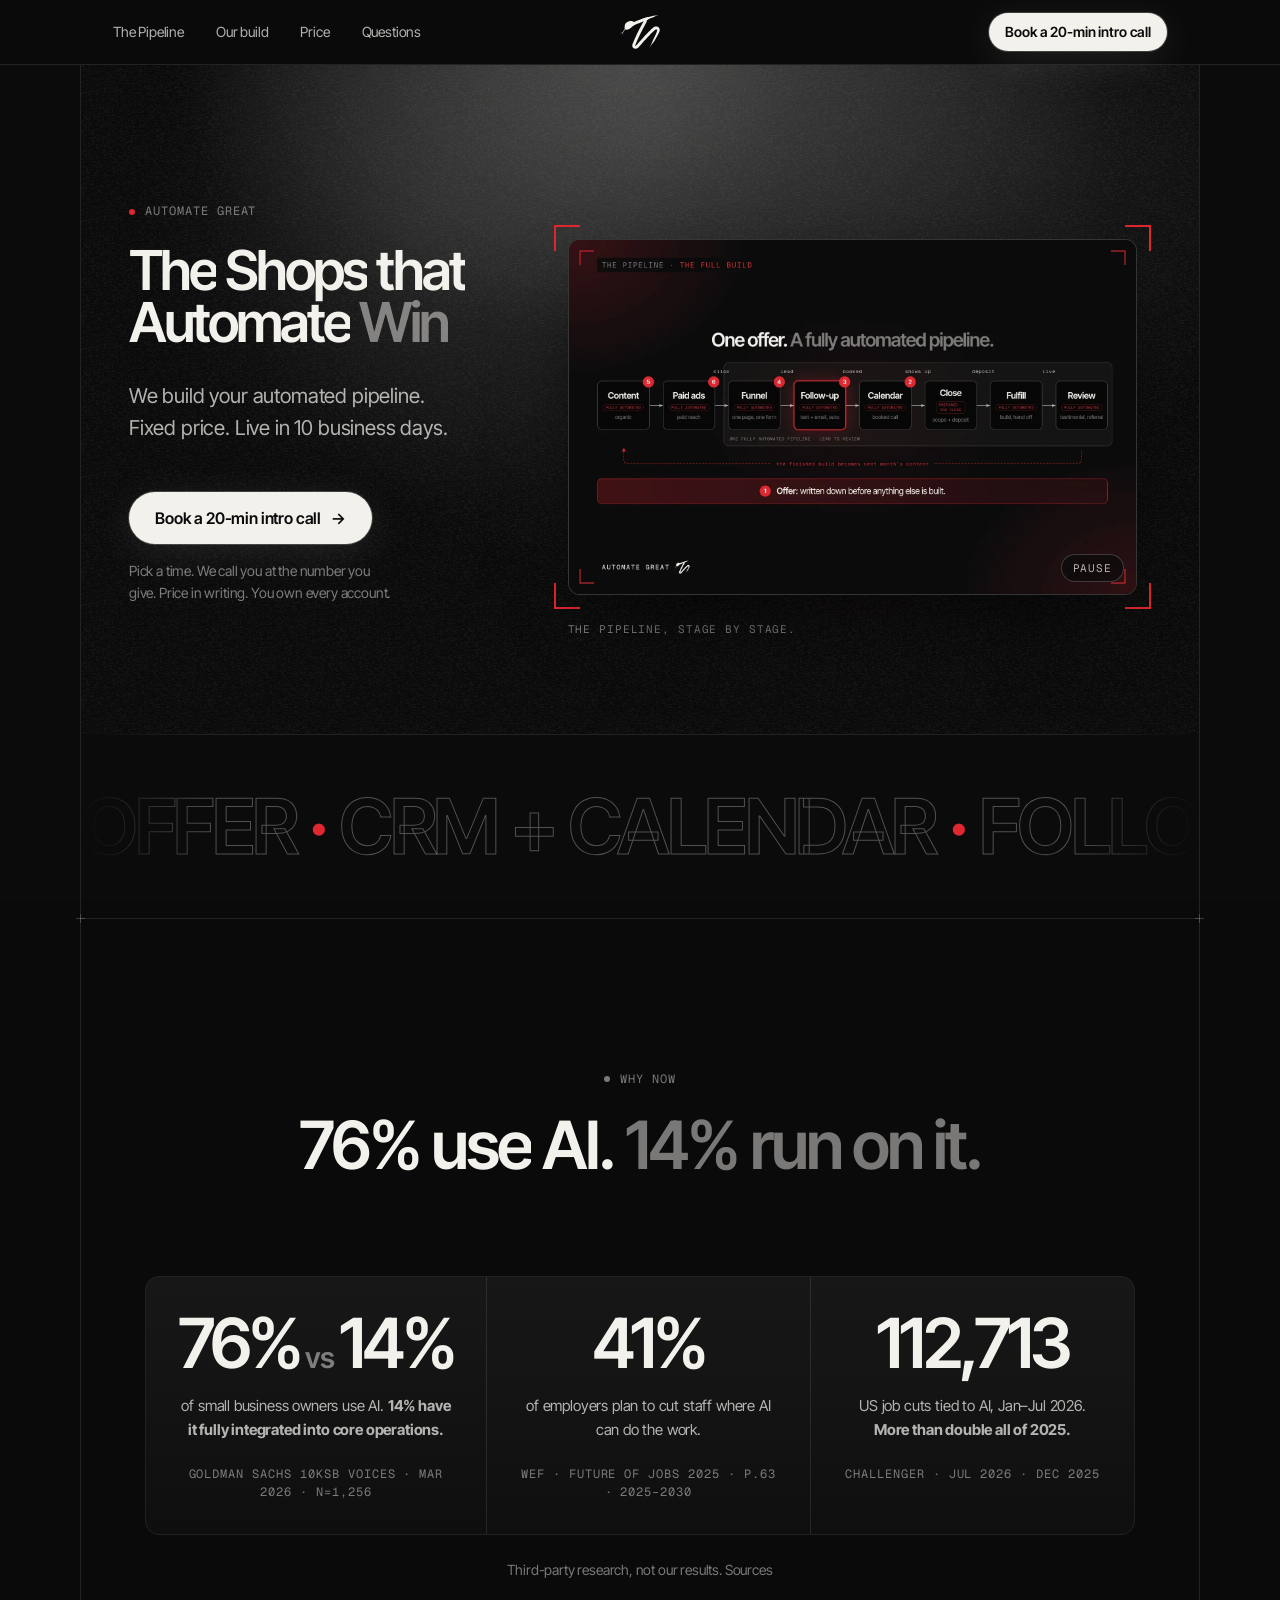
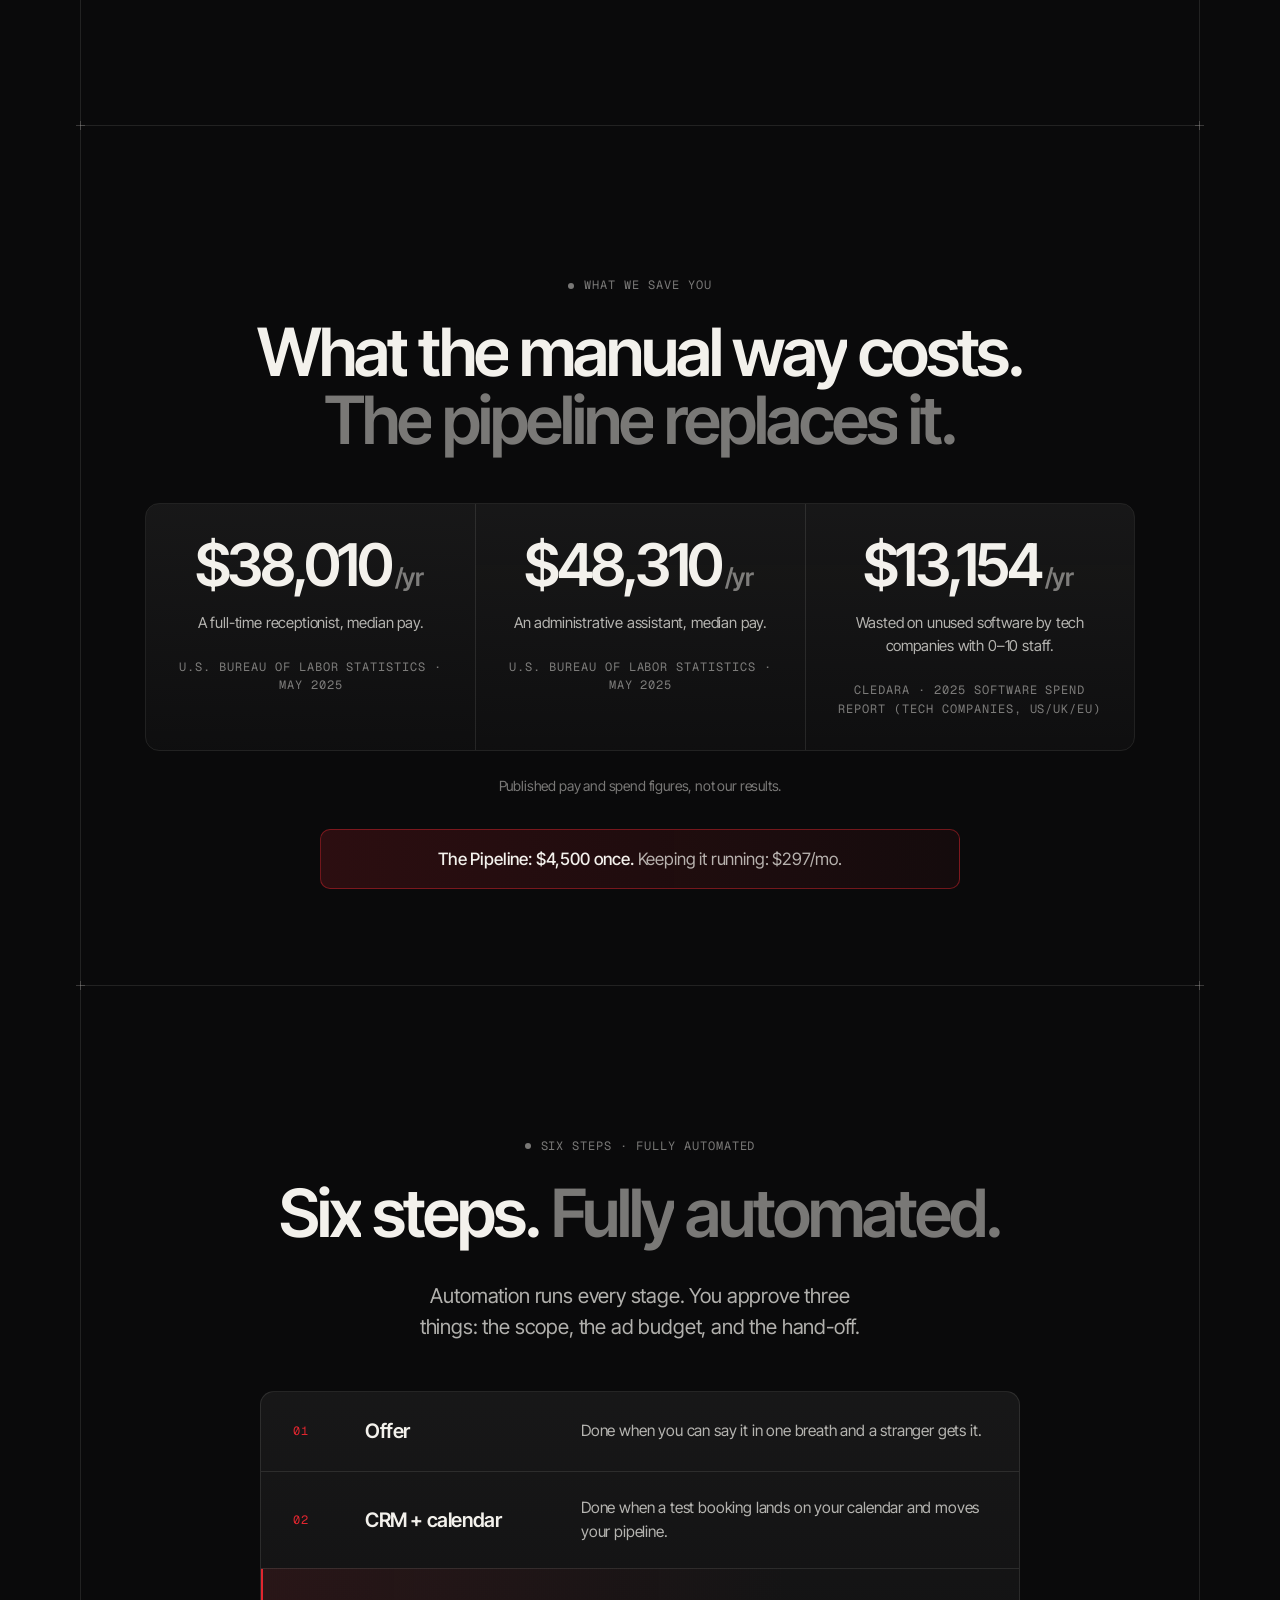
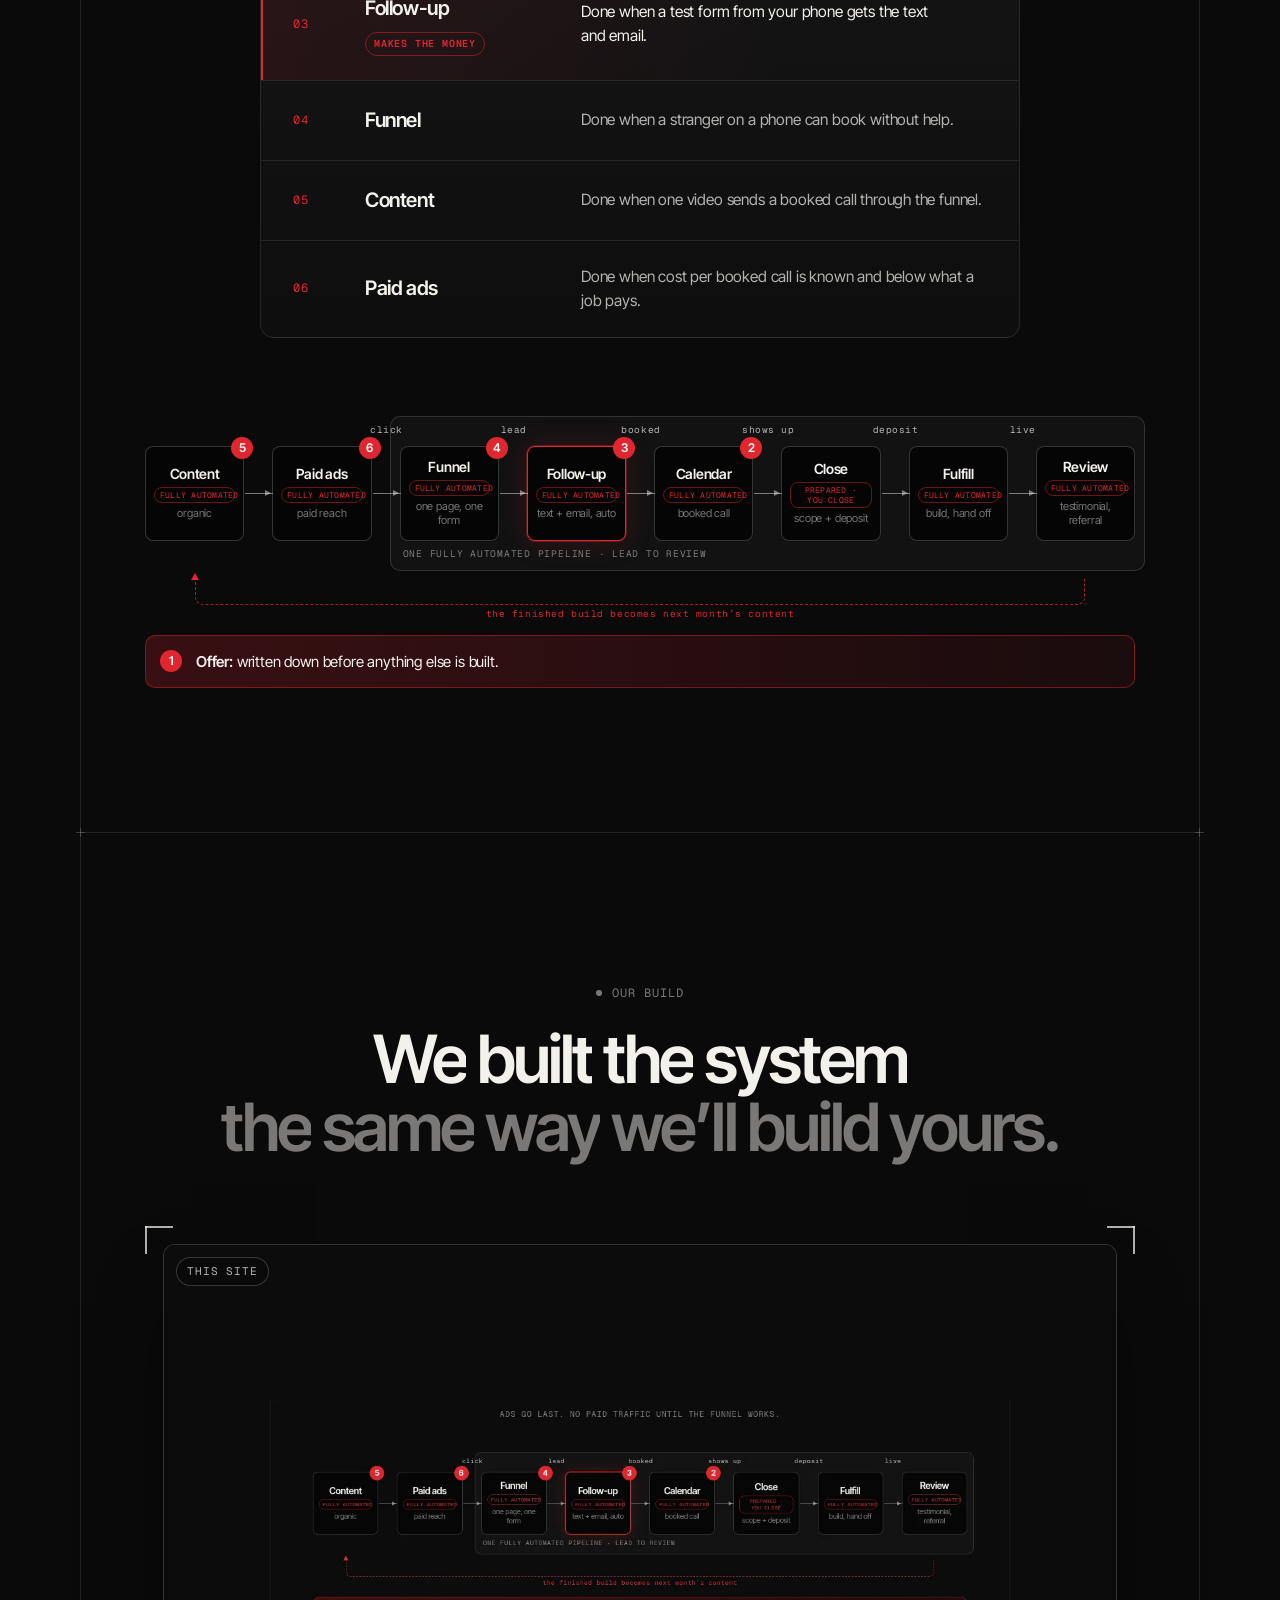
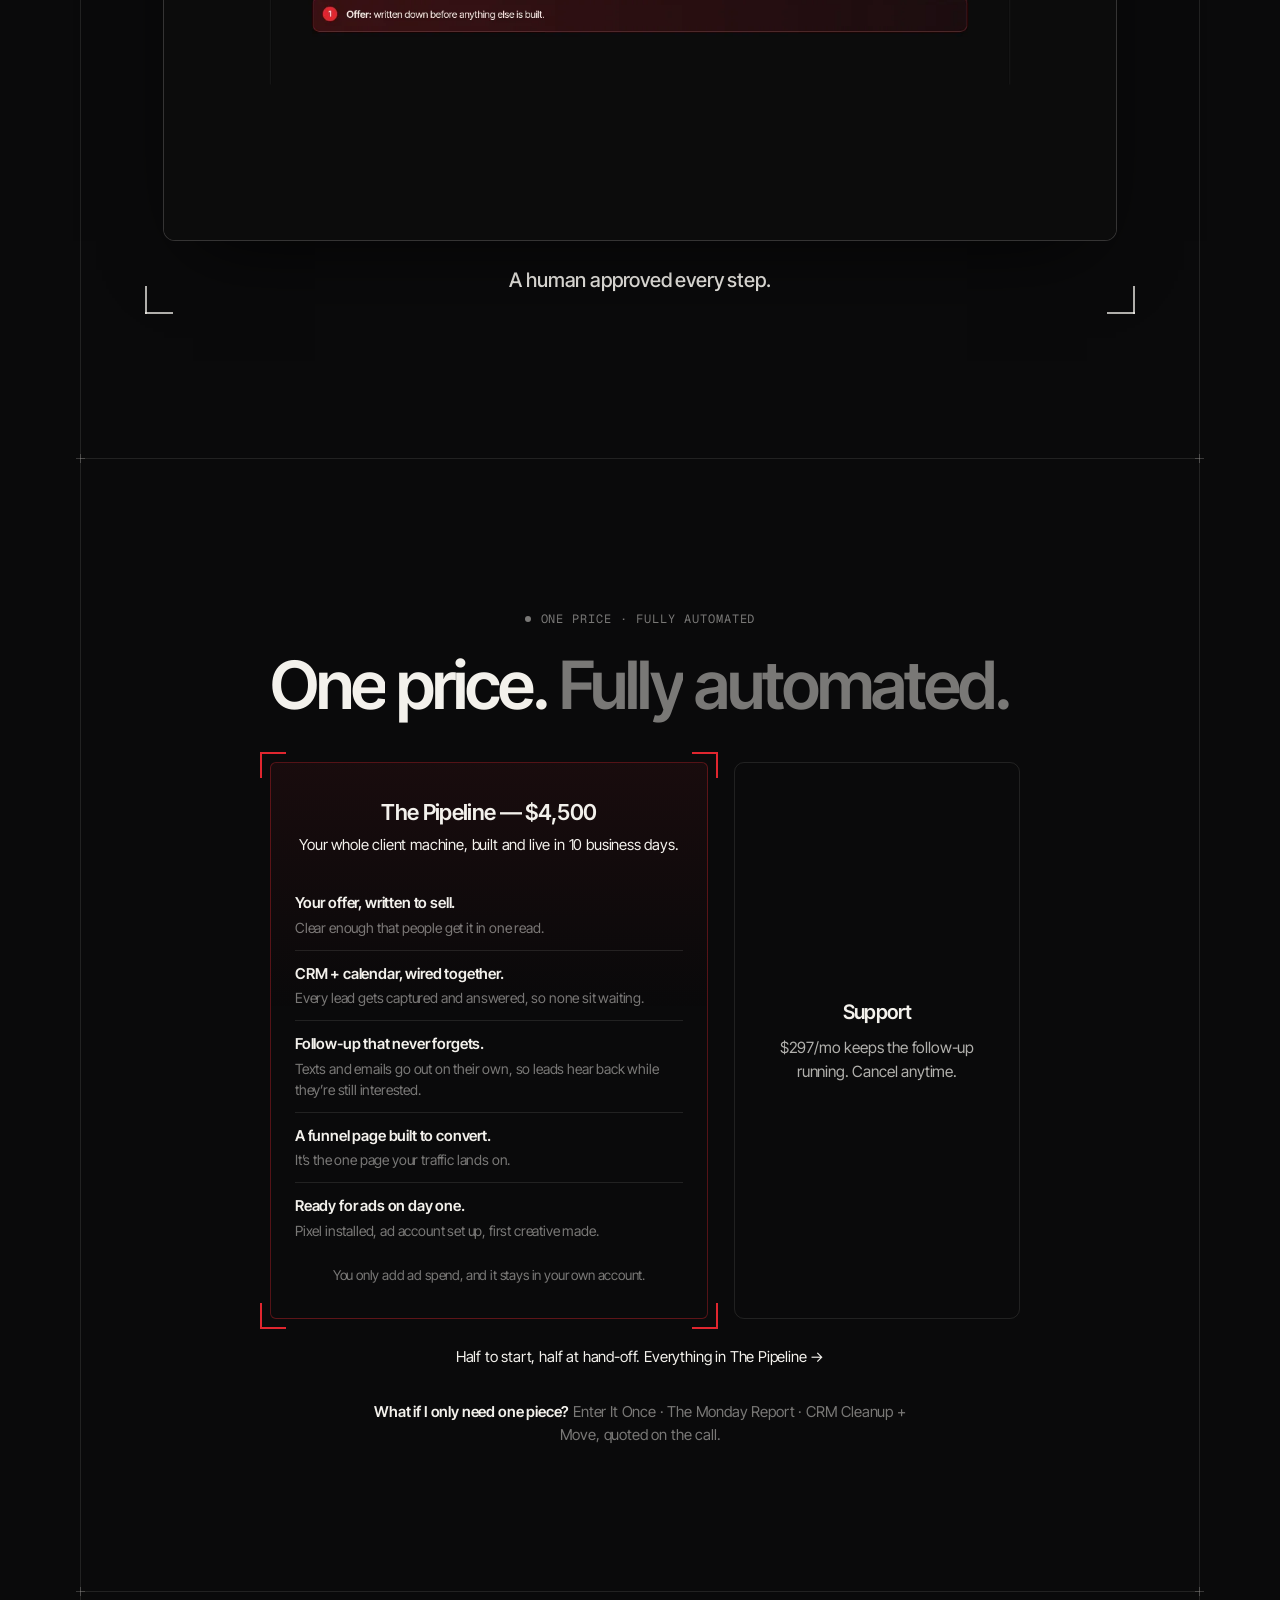
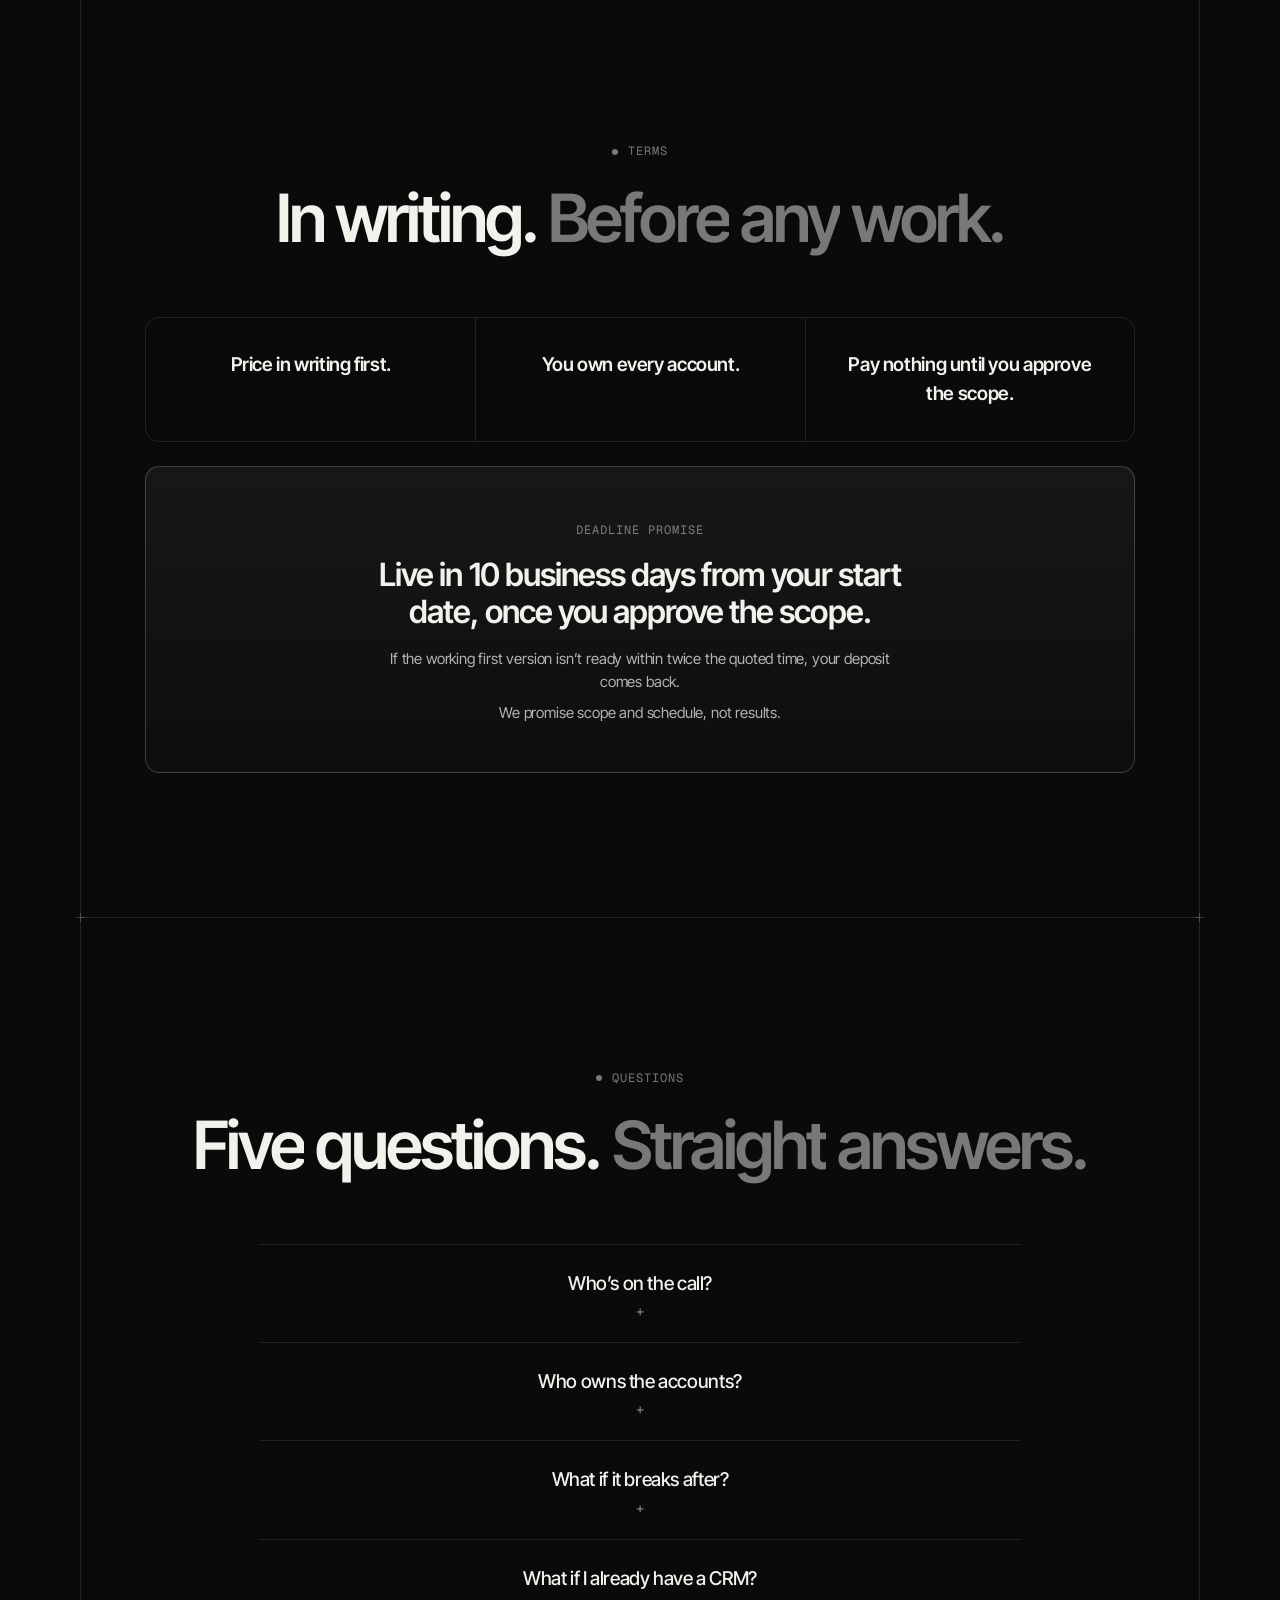
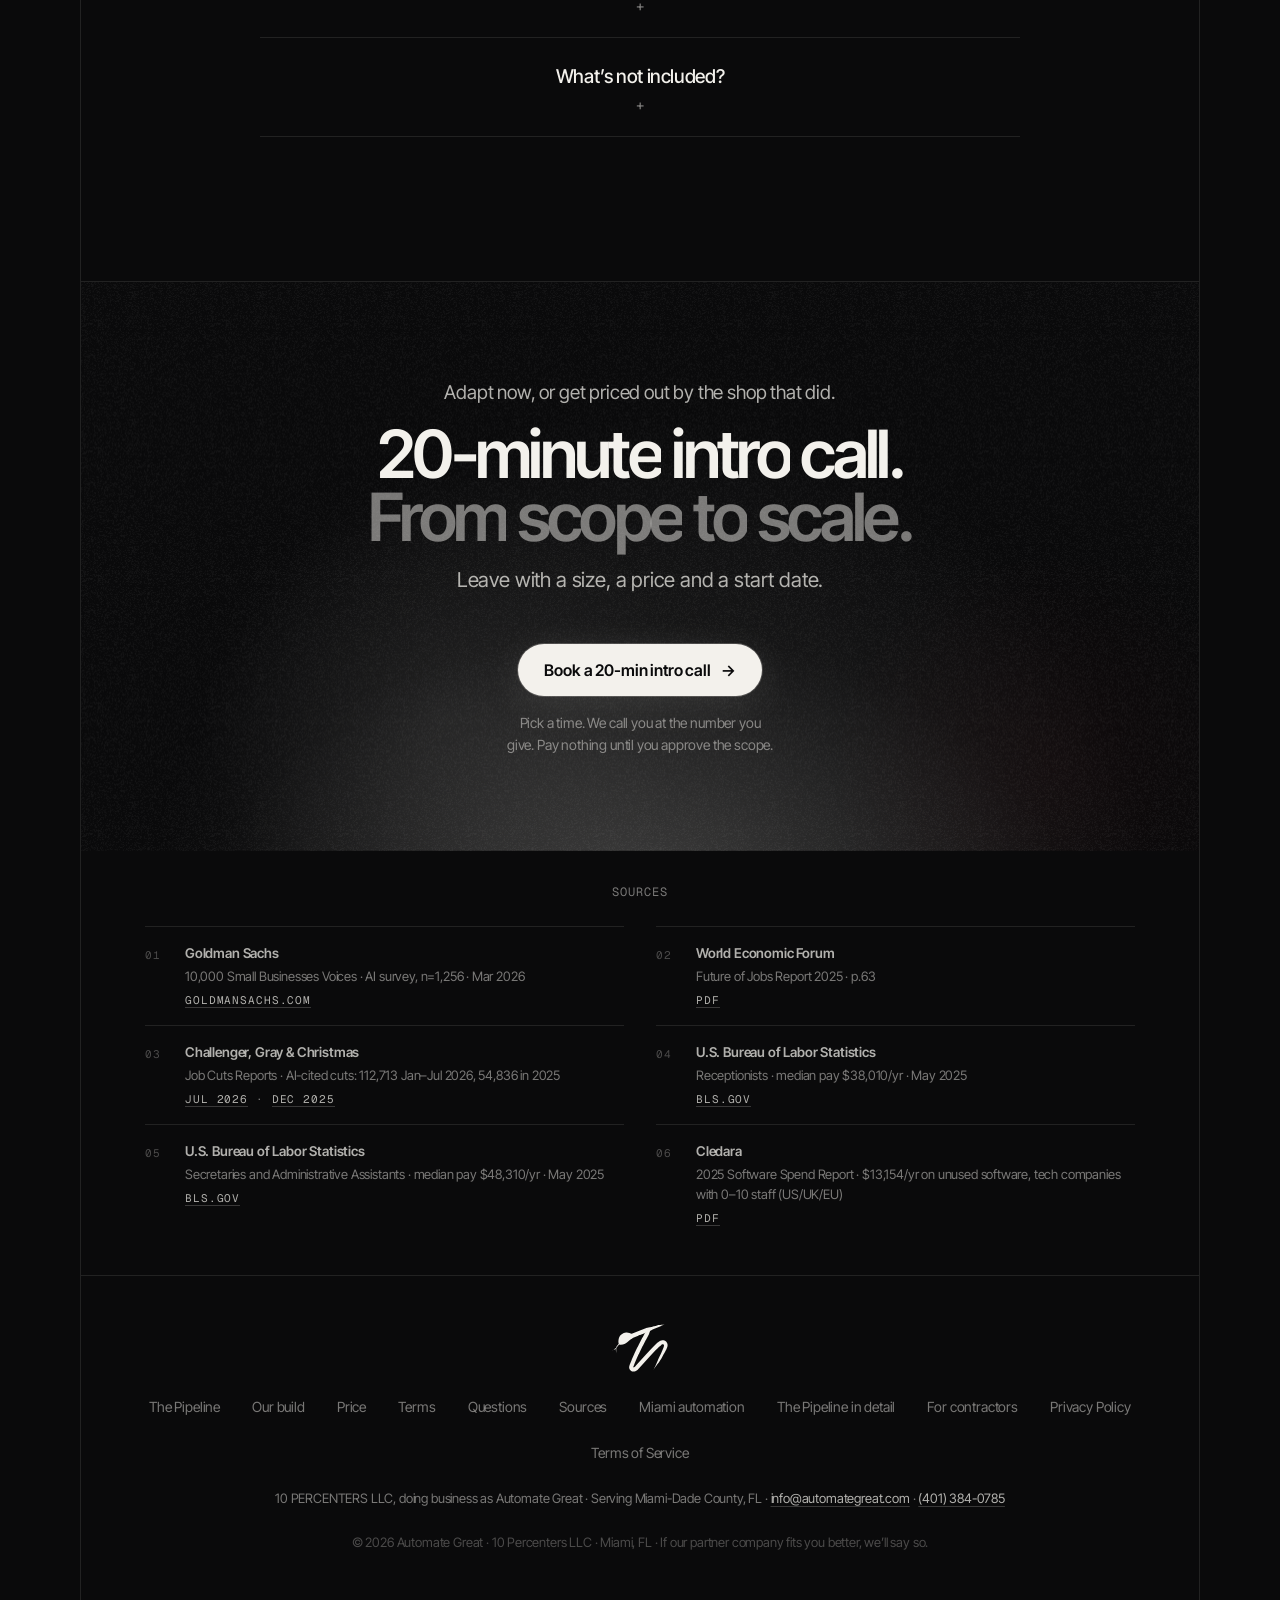
==== commit dd86f27b: "Point booking CTAs at Google Calendar. Replace every go.automategreat.com booking link with the cale" ====
--- a/index.html
+++ b/index.html
@@ -69,7 +69,7 @@
    "name": "Who’s on the call?",
    "acceptedAnswer": {
     "@type": "Answer",
-    "text": "A person. You talk to the founder, with the prep already done — size, price and start date are ready before you dial in."
+    "text": "A person. You talk to the founder. You pick a time, and we call you at the number you give. Size, price and start date are ready before the call."
    }
   },
   {
@@ -133,7 +133,7 @@
       <li><a href="#faq">Questions</a></li>
     </ul>
     <a class="logo" href="#top" aria-label="Automate Great home"><img src="img/logo-snake.svg" alt="" width="40" height="34"></a>
-    <div class="nav-cta nav-call"><a class="btn btn-primary" href="https://go.automategreat.com/start">Book a 20-min intro call</a></div>
+    <div class="nav-cta nav-call"><a class="btn btn-primary" href="https://calendar.app.google/4p26GuEfqCobYx5J6" target="_blank" rel="noopener">Book a 20-min intro call</a></div>
   </div>
 </header>
 
@@ -146,9 +146,9 @@
     <h1 class="rv"><span class="ln">The Shops that Automate</span> <span class="ln dim">Win</span></h1>
     <p class="lead rv">We build your automated pipeline. Fixed price. Live in 10 business days.</p>
     <div class="cta-row rv">
-      <a class="btn btn-primary" href="https://go.automategreat.com/start">Book a 20-min intro call <span class="arr">→</span></a>
-    </div>
-    <p class="under rv">For businesses that intend to exist in 2030. Price in writing. You own every account.</p>
+      <a class="btn btn-primary" href="https://calendar.app.google/4p26GuEfqCobYx5J6" target="_blank" rel="noopener">Book a 20-min intro call <span class="arr">→</span></a>
+    </div>
+    <p class="under rv">Pick a time. We call you at the number you give. Price in writing. You own every account.</p>
   </div>
   <figure class="hero-media">
     <div class="walk hero-walk"><div class="walk-frame">
@@ -304,7 +304,7 @@
   <p class="mono eyebrow rv">Questions</p>
   <h2 class="rv">Five questions. <span class="dim">Straight answers.</span></h2>
   <div class="faq rv">
-    <details><summary>Who’s on the call?</summary><p>A person. You talk to the founder, with the prep already done — size, price and start date are ready before you dial in.</p></details>
+    <details><summary>Who’s on the call?</summary><p>A person. You talk to the founder. You pick a time, and we call you at the number you give. Size, price and start date are ready before the call.</p></details>
     <details><summary>Who owns the accounts?</summary><p>You. The CRM, the calendar, the domain, the ad account, every login. Set up in your name on day one. We never hold your keys.</p></details>
     <details><summary>What if it breaks after?</summary><p>Support at $297/mo covers it: we watch it, fix it, and ship one visible change every month. Not on support? We quote the fix before we touch it.</p></details>
     <details><summary>What if I already have a CRM?</summary><p>We build on it if it can do the job. If it can’t, we say so on the call and the move is part of the price, not a surprise.</p></details>
@@ -317,8 +317,8 @@
   <p class="pre rv">Adapt now, or get priced out by the shop that did.</p>
   <h2 class="rv"><span class="ln">20-minute intro call.</span> <span class="ln dim">From scope to scale.</span></h2>
   <p class="lead rv">Leave with a size, a price and a start date.</p>
-  <div class="cta-row rv"><a class="btn btn-primary" href="https://go.automategreat.com/start">Book a 20-min intro call <span class="arr">→</span></a></div>
-  <p class="under rv">Pay nothing until you approve the scope.</p>
+  <div class="cta-row rv"><a class="btn btn-primary" href="https://calendar.app.google/4p26GuEfqCobYx5J6" target="_blank" rel="noopener">Book a 20-min intro call <span class="arr">→</span></a></div>
+  <p class="under rv">Pick a time. We call you at the number you give. Pay nothing until you approve the scope.</p>
 </section>
 
 <div class="sources" id="sources">
@@ -342,7 +342,7 @@
 
 </main>
 
-<div class="sticky"><a class="btn btn-primary" href="https://go.automategreat.com/start">Book a 20-min intro call <span class="arr">→</span></a></div>
+<div class="sticky"><a class="btn btn-primary" href="https://calendar.app.google/4p26GuEfqCobYx5J6" target="_blank" rel="noopener">Book a 20-min intro call <span class="arr">→</span></a></div>
 <script src="main.js?v=20"></script>
 </body>
 </html>
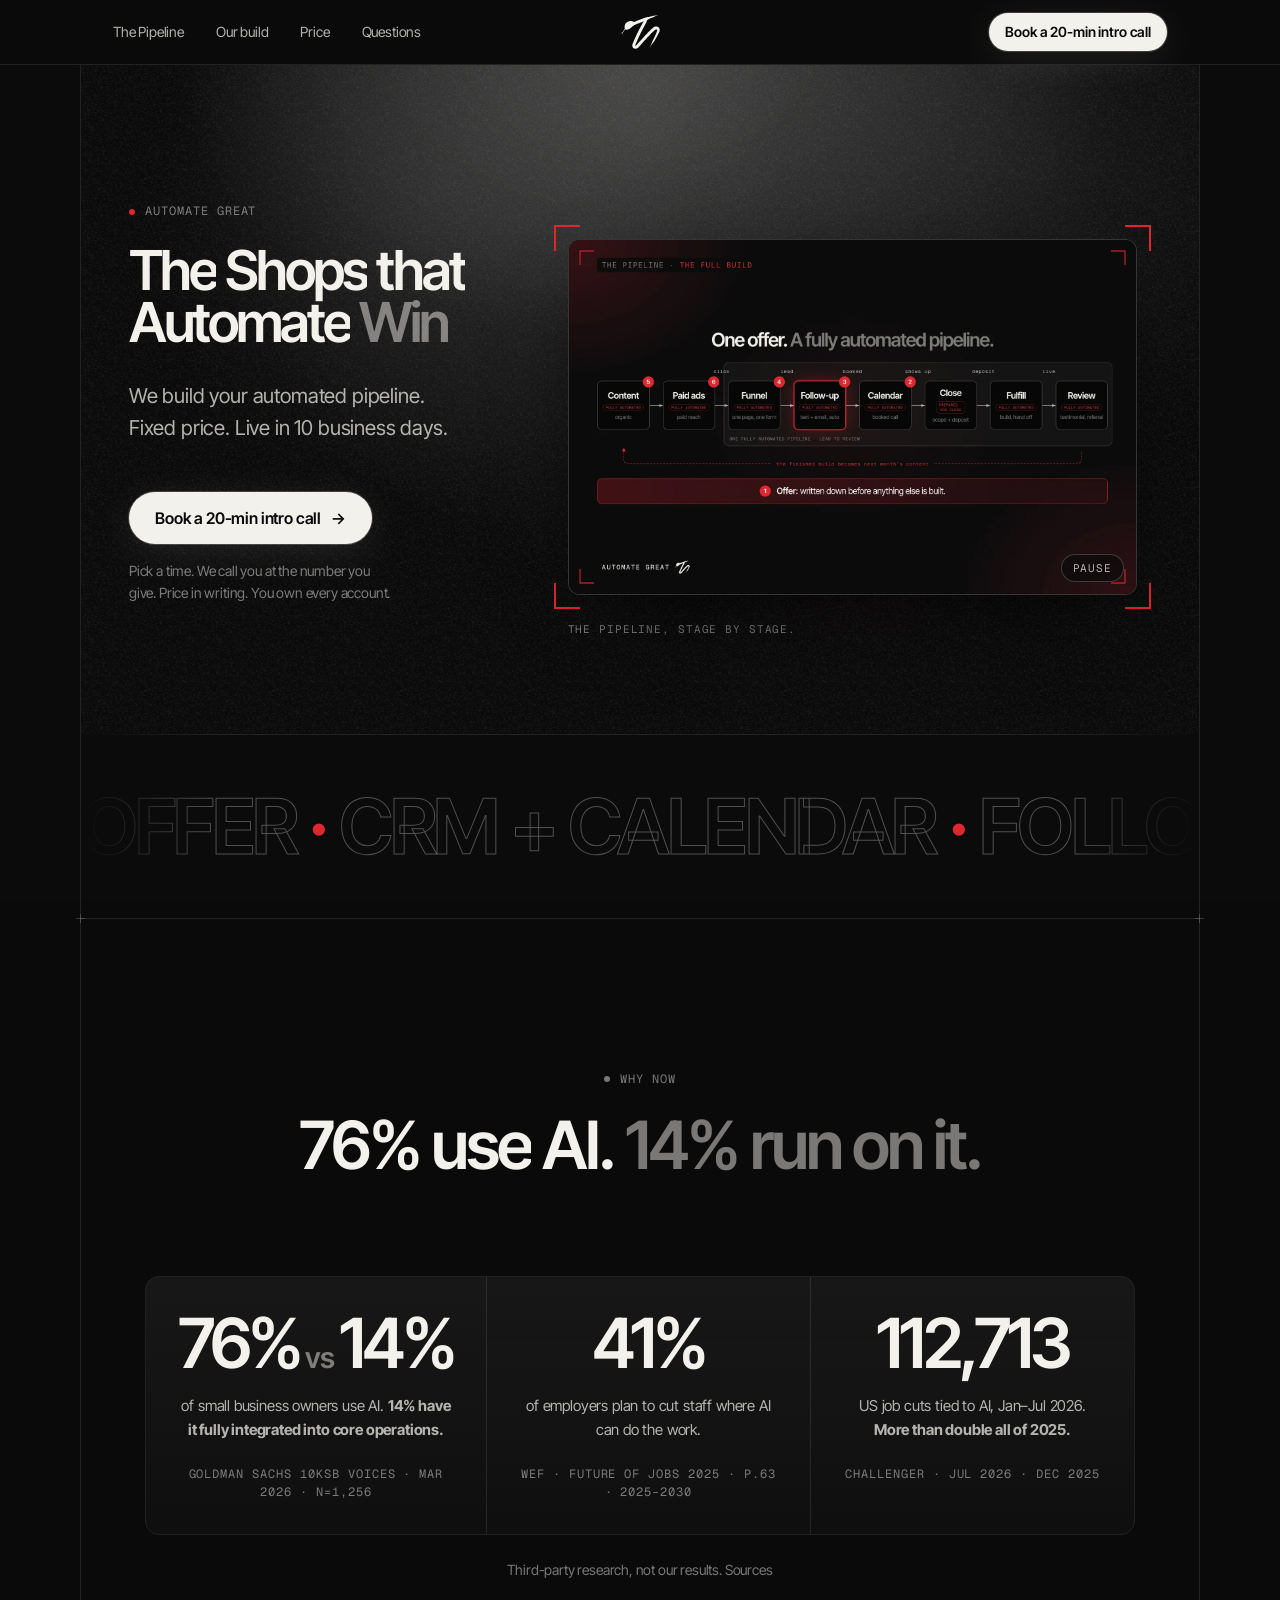
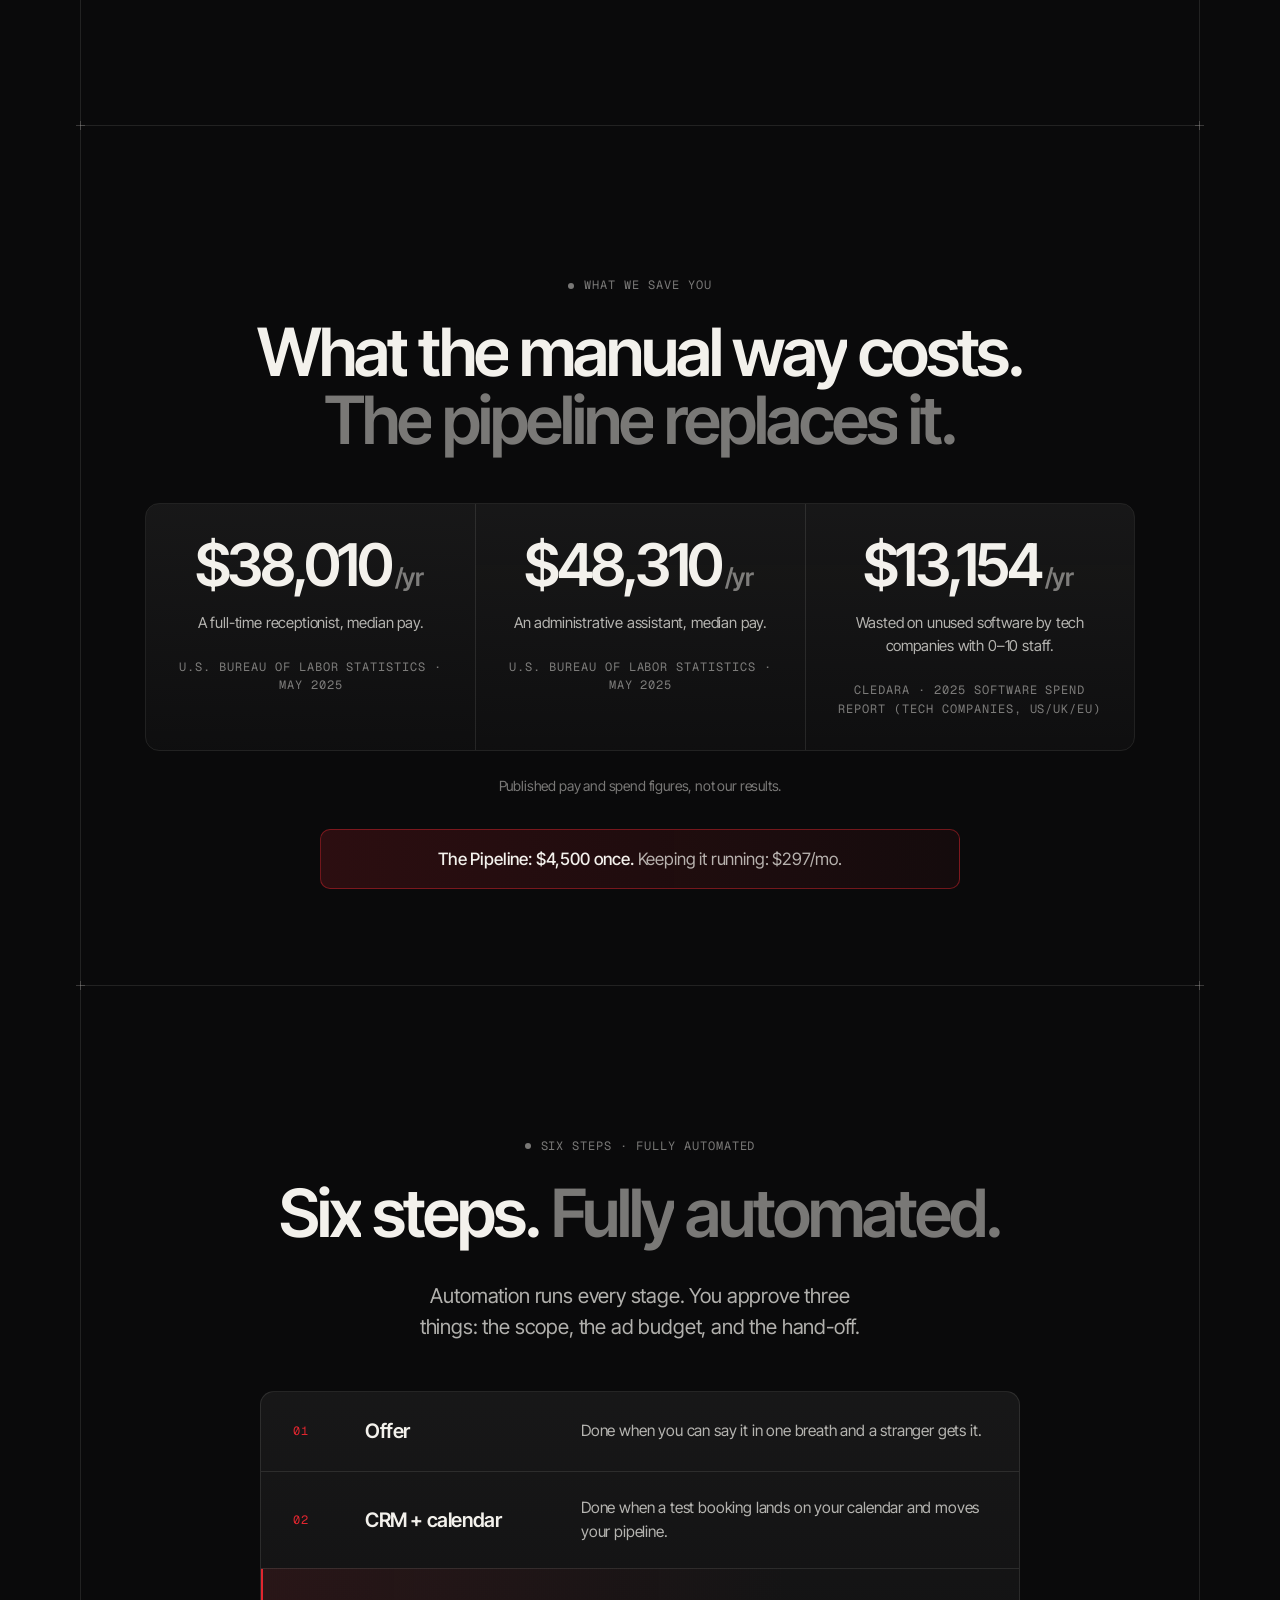
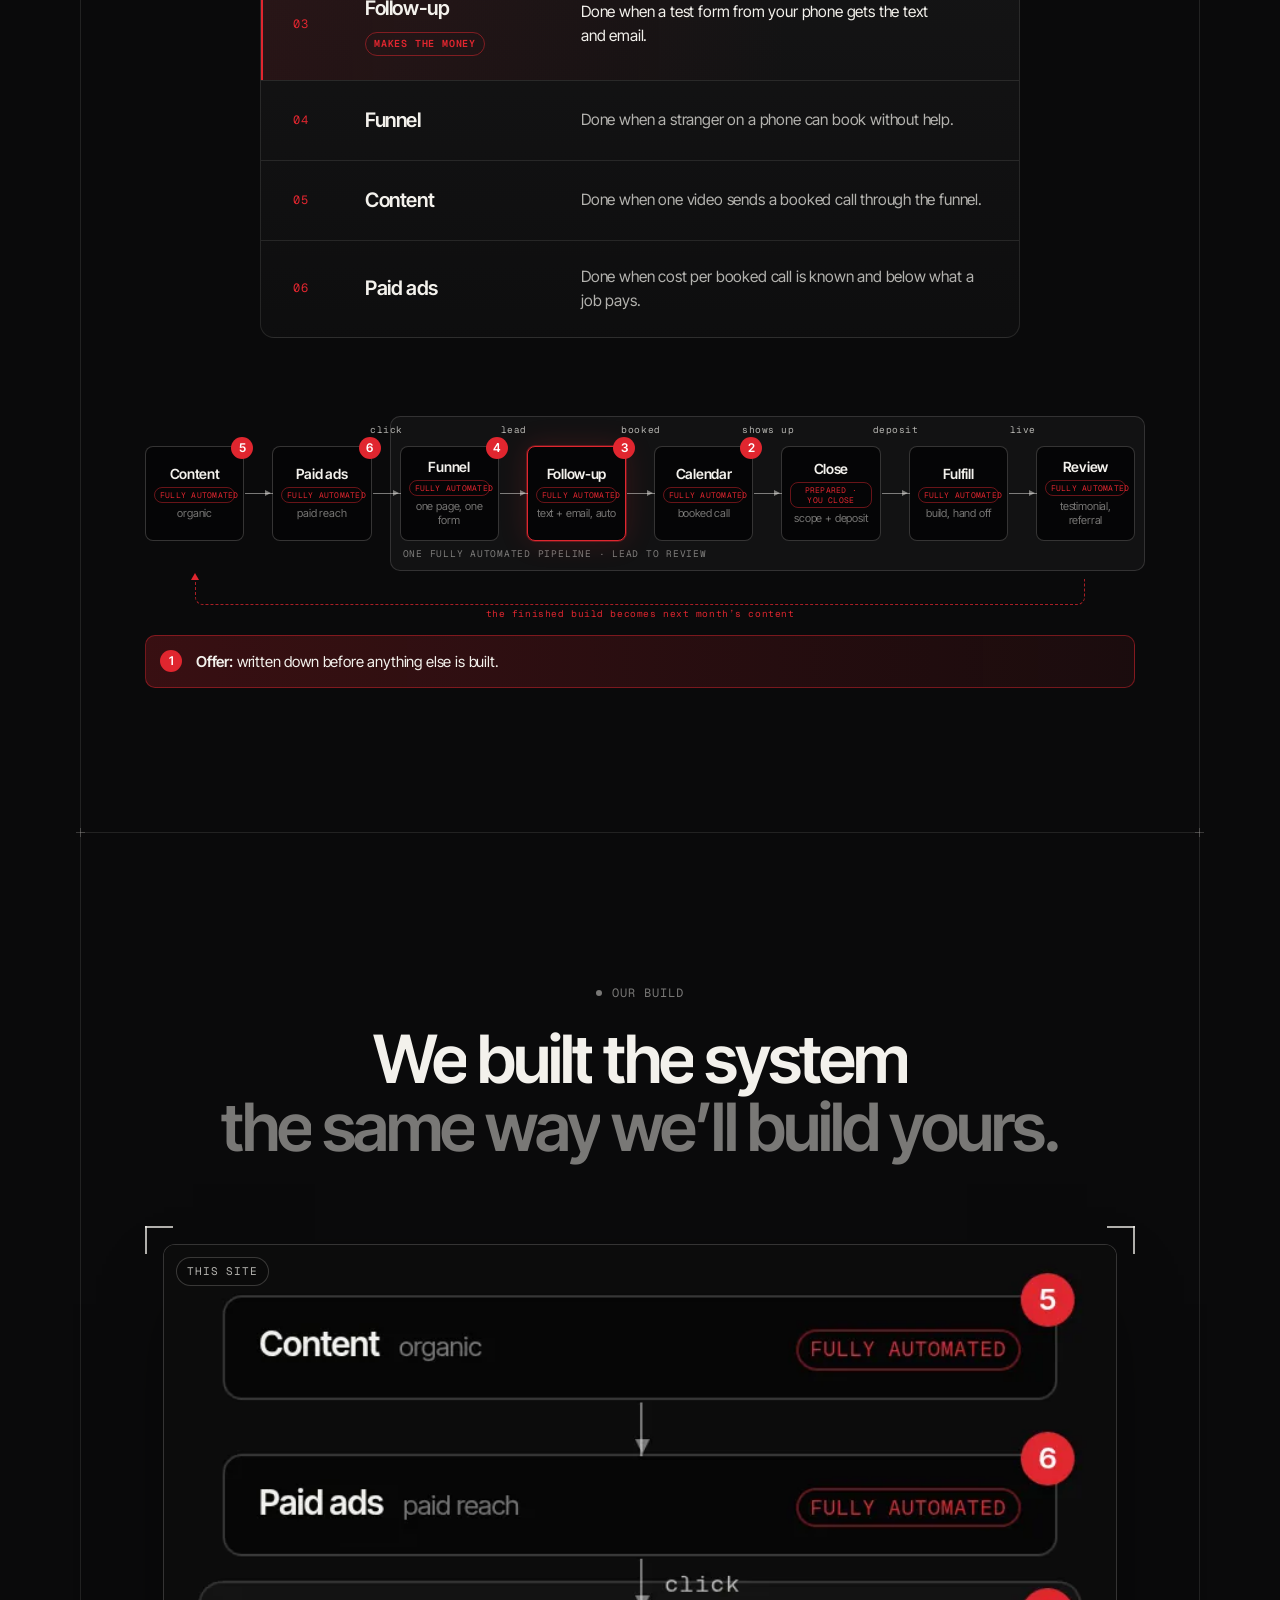
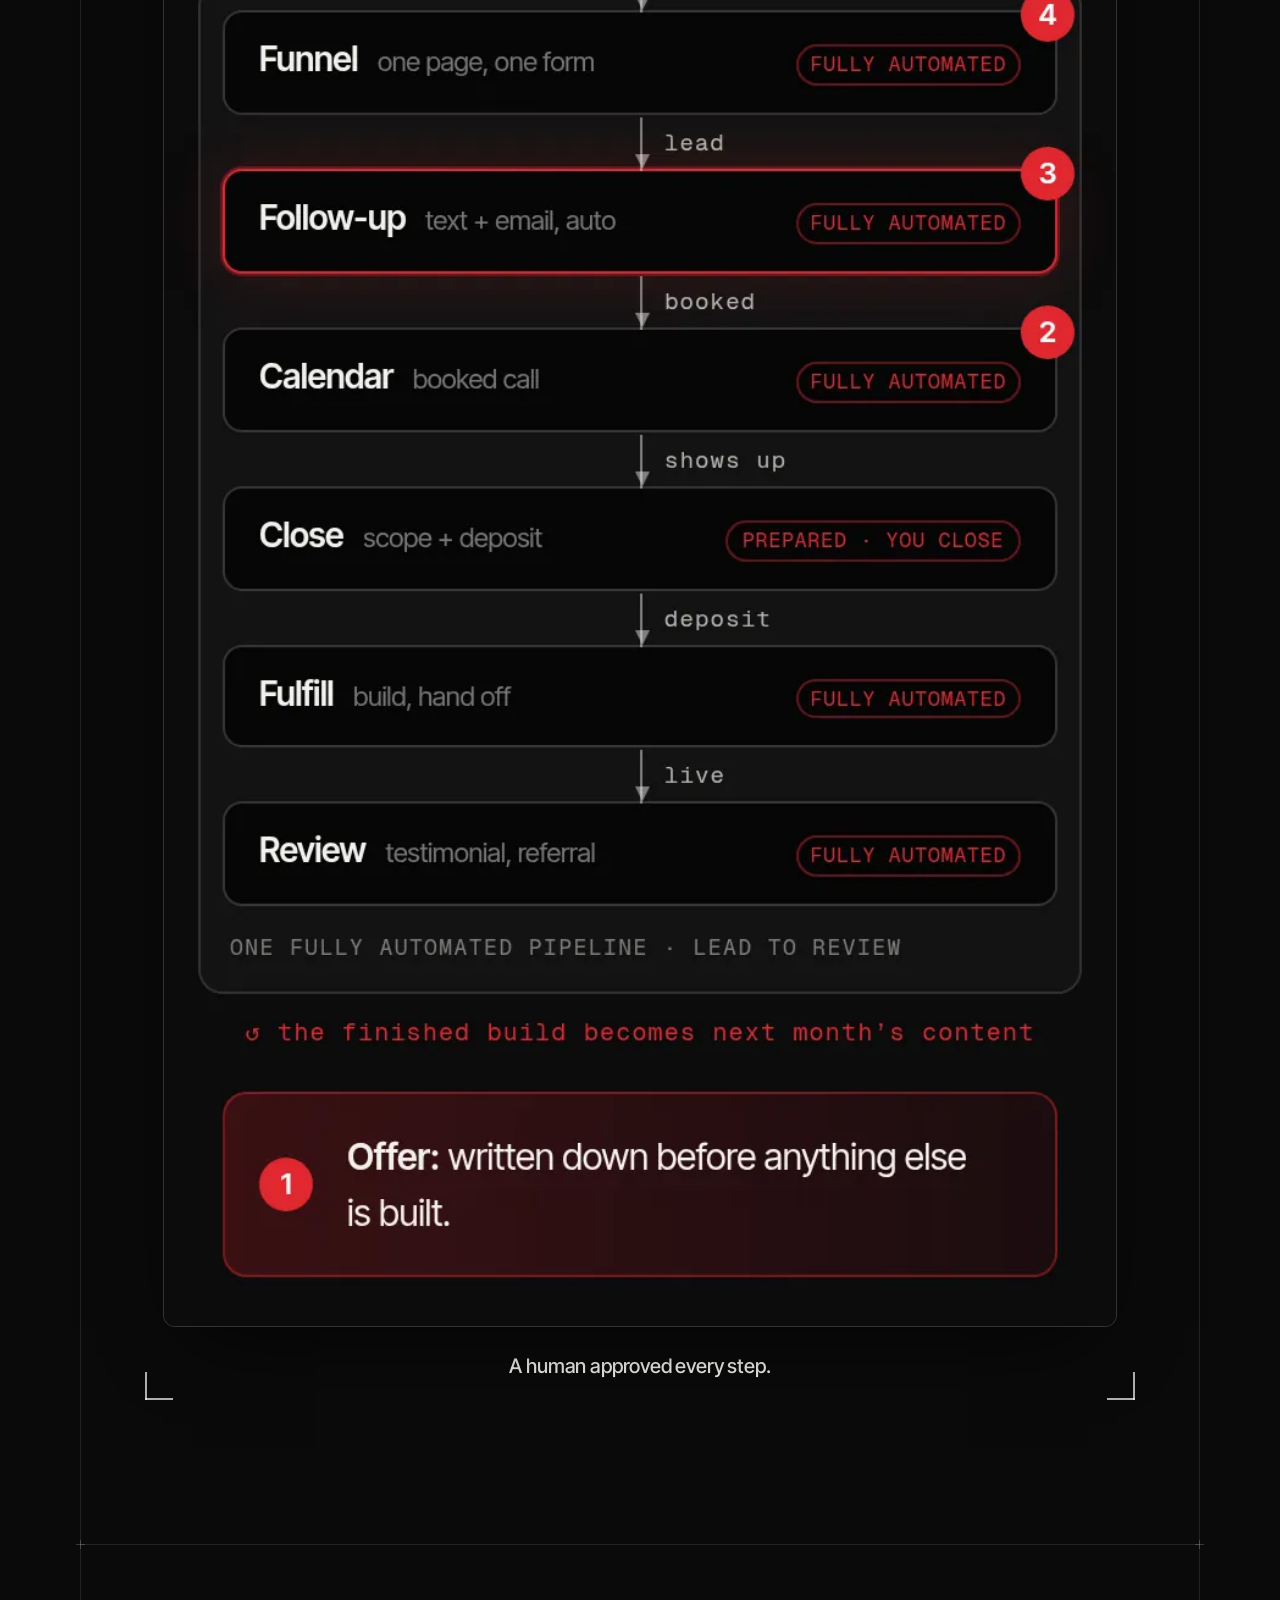
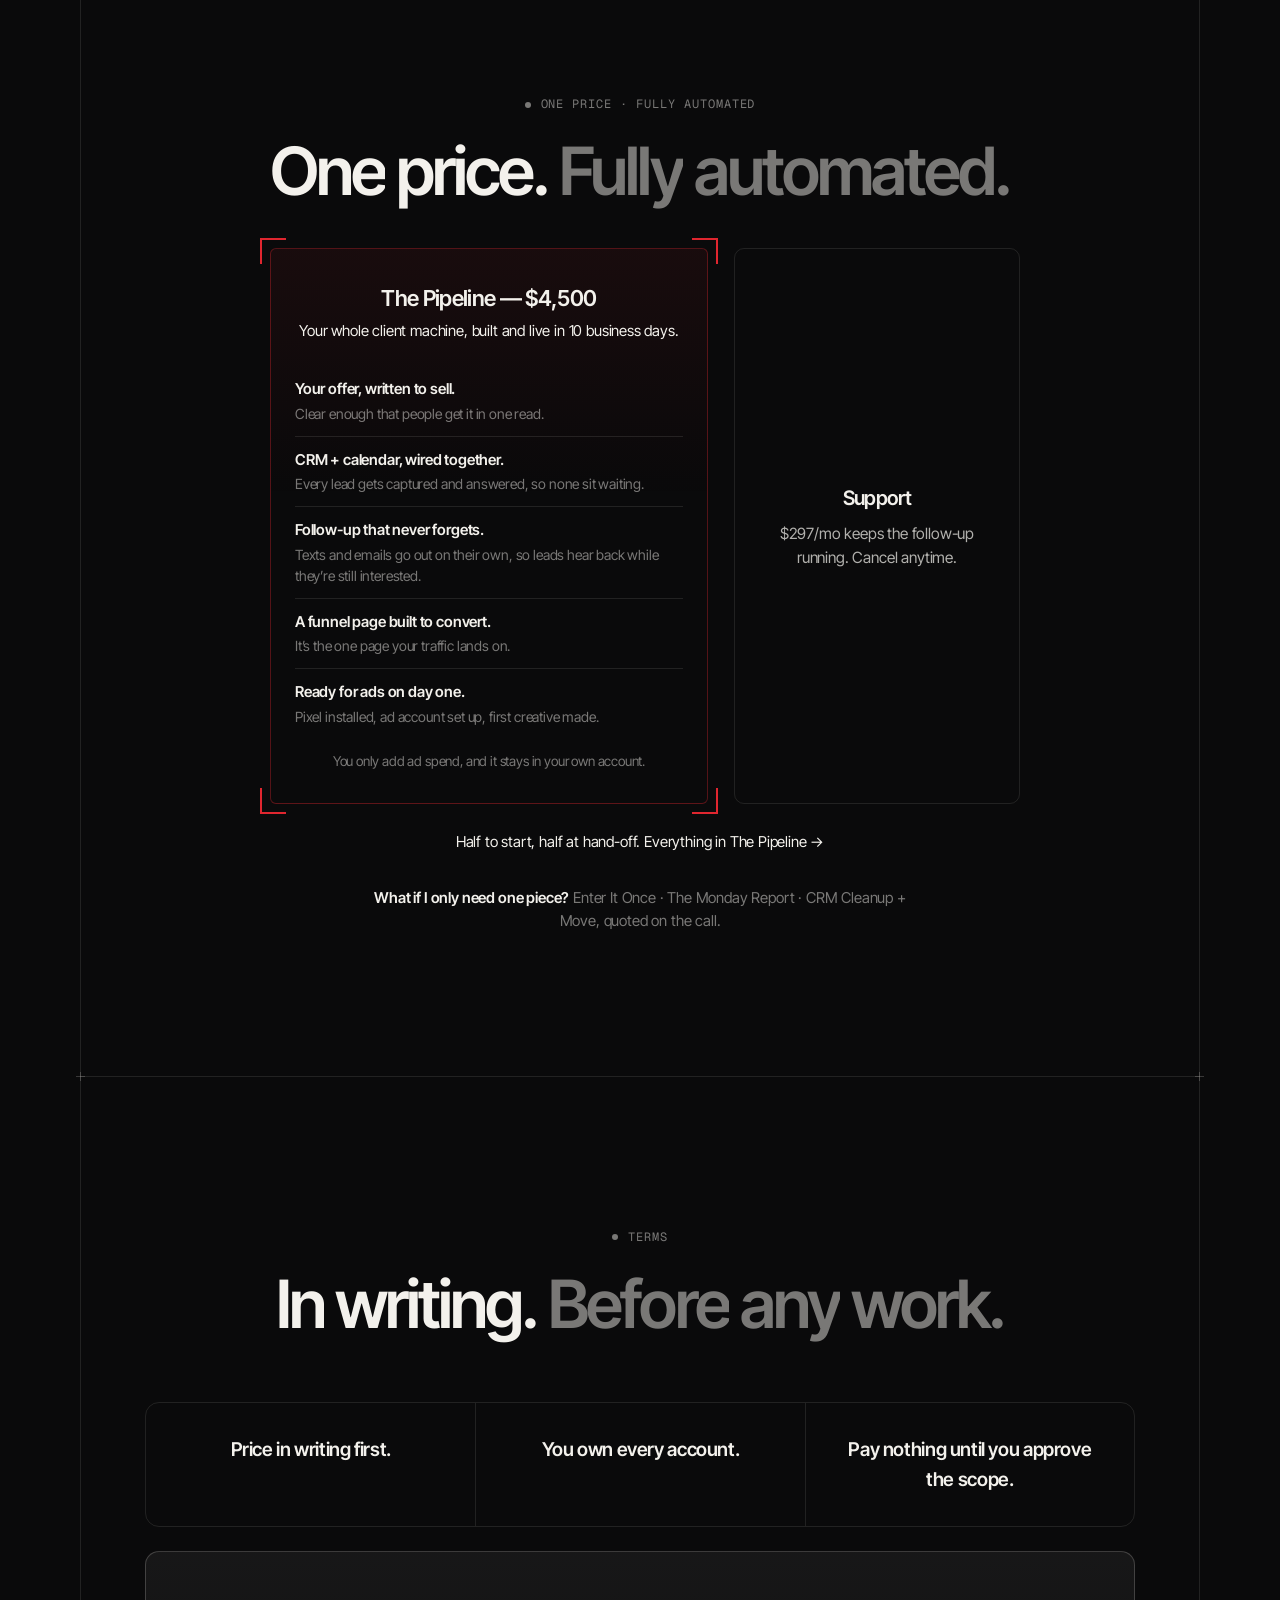
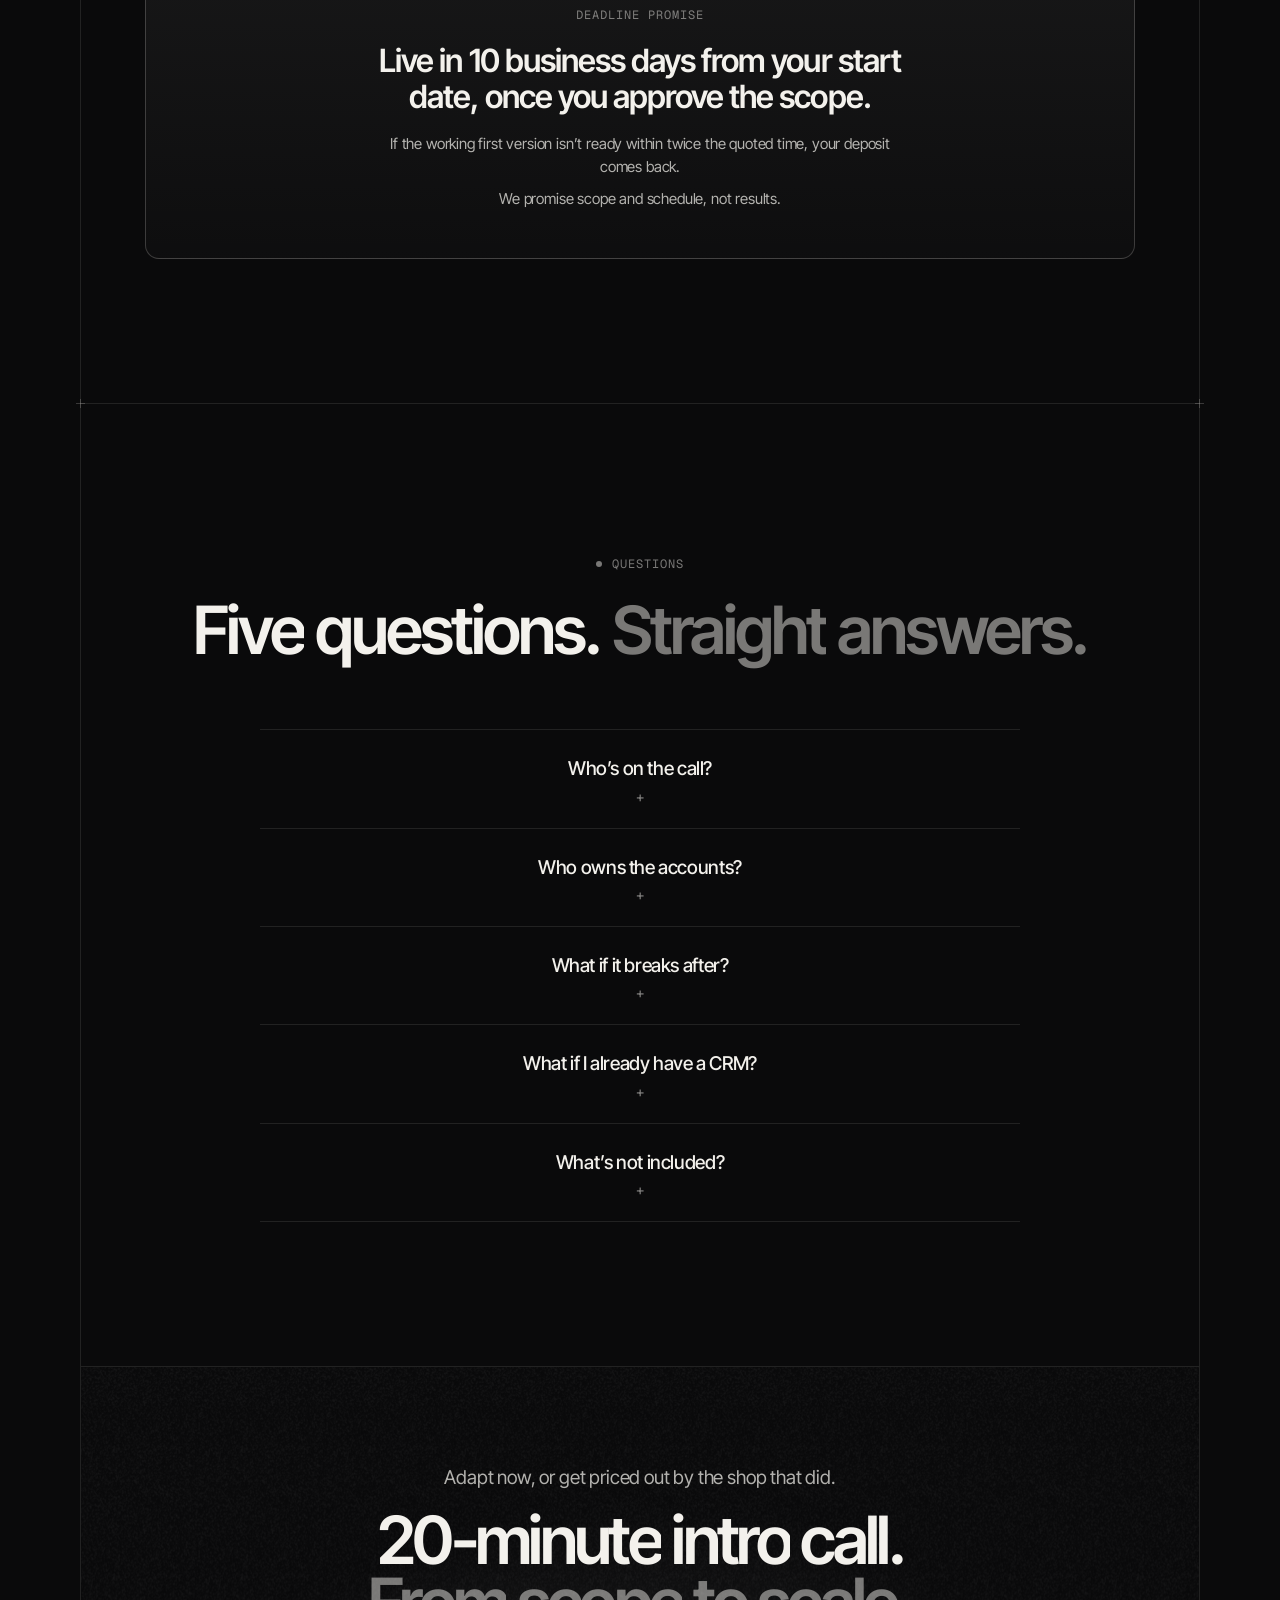
==== commit a02d02c8: "Add an on-site page for the intro-call calendar. Route every booking button to /book/ in the same ta" ====
--- a/index.html
+++ b/index.html
@@ -133,7 +133,7 @@
       <li><a href="#faq">Questions</a></li>
     </ul>
     <a class="logo" href="#top" aria-label="Automate Great home"><img src="img/logo-snake.svg" alt="" width="40" height="34"></a>
-    <div class="nav-cta nav-call"><a class="btn btn-primary" href="https://calendar.app.google/4p26GuEfqCobYx5J6" target="_blank" rel="noopener">Book a 20-min intro call</a></div>
+    <div class="nav-cta nav-call"><a class="btn btn-primary" href="book/">Book a 20-min intro call</a></div>
   </div>
 </header>
 
@@ -146,7 +146,7 @@
     <h1 class="rv"><span class="ln">The Shops that Automate</span> <span class="ln dim">Win</span></h1>
     <p class="lead rv">We build your automated pipeline. Fixed price. Live in 10 business days.</p>
     <div class="cta-row rv">
-      <a class="btn btn-primary" href="https://calendar.app.google/4p26GuEfqCobYx5J6" target="_blank" rel="noopener">Book a 20-min intro call <span class="arr">→</span></a>
+      <a class="btn btn-primary" href="book/">Book a 20-min intro call <span class="arr">→</span></a>
     </div>
     <p class="under rv">Pick a time. We call you at the number you give. Price in writing. You own every account.</p>
   </div>
@@ -317,7 +317,7 @@
   <p class="pre rv">Adapt now, or get priced out by the shop that did.</p>
   <h2 class="rv"><span class="ln">20-minute intro call.</span> <span class="ln dim">From scope to scale.</span></h2>
   <p class="lead rv">Leave with a size, a price and a start date.</p>
-  <div class="cta-row rv"><a class="btn btn-primary" href="https://calendar.app.google/4p26GuEfqCobYx5J6" target="_blank" rel="noopener">Book a 20-min intro call <span class="arr">→</span></a></div>
+  <div class="cta-row rv"><a class="btn btn-primary" href="book/">Book a 20-min intro call <span class="arr">→</span></a></div>
   <p class="under rv">Pick a time. We call you at the number you give. Pay nothing until you approve the scope.</p>
 </section>
 
@@ -342,7 +342,7 @@
 
 </main>
 
-<div class="sticky"><a class="btn btn-primary" href="https://calendar.app.google/4p26GuEfqCobYx5J6" target="_blank" rel="noopener">Book a 20-min intro call <span class="arr">→</span></a></div>
+<div class="sticky"><a class="btn btn-primary" href="book/">Book a 20-min intro call <span class="arr">→</span></a></div>
 <script src="main.js?v=20"></script>
 </body>
 </html>
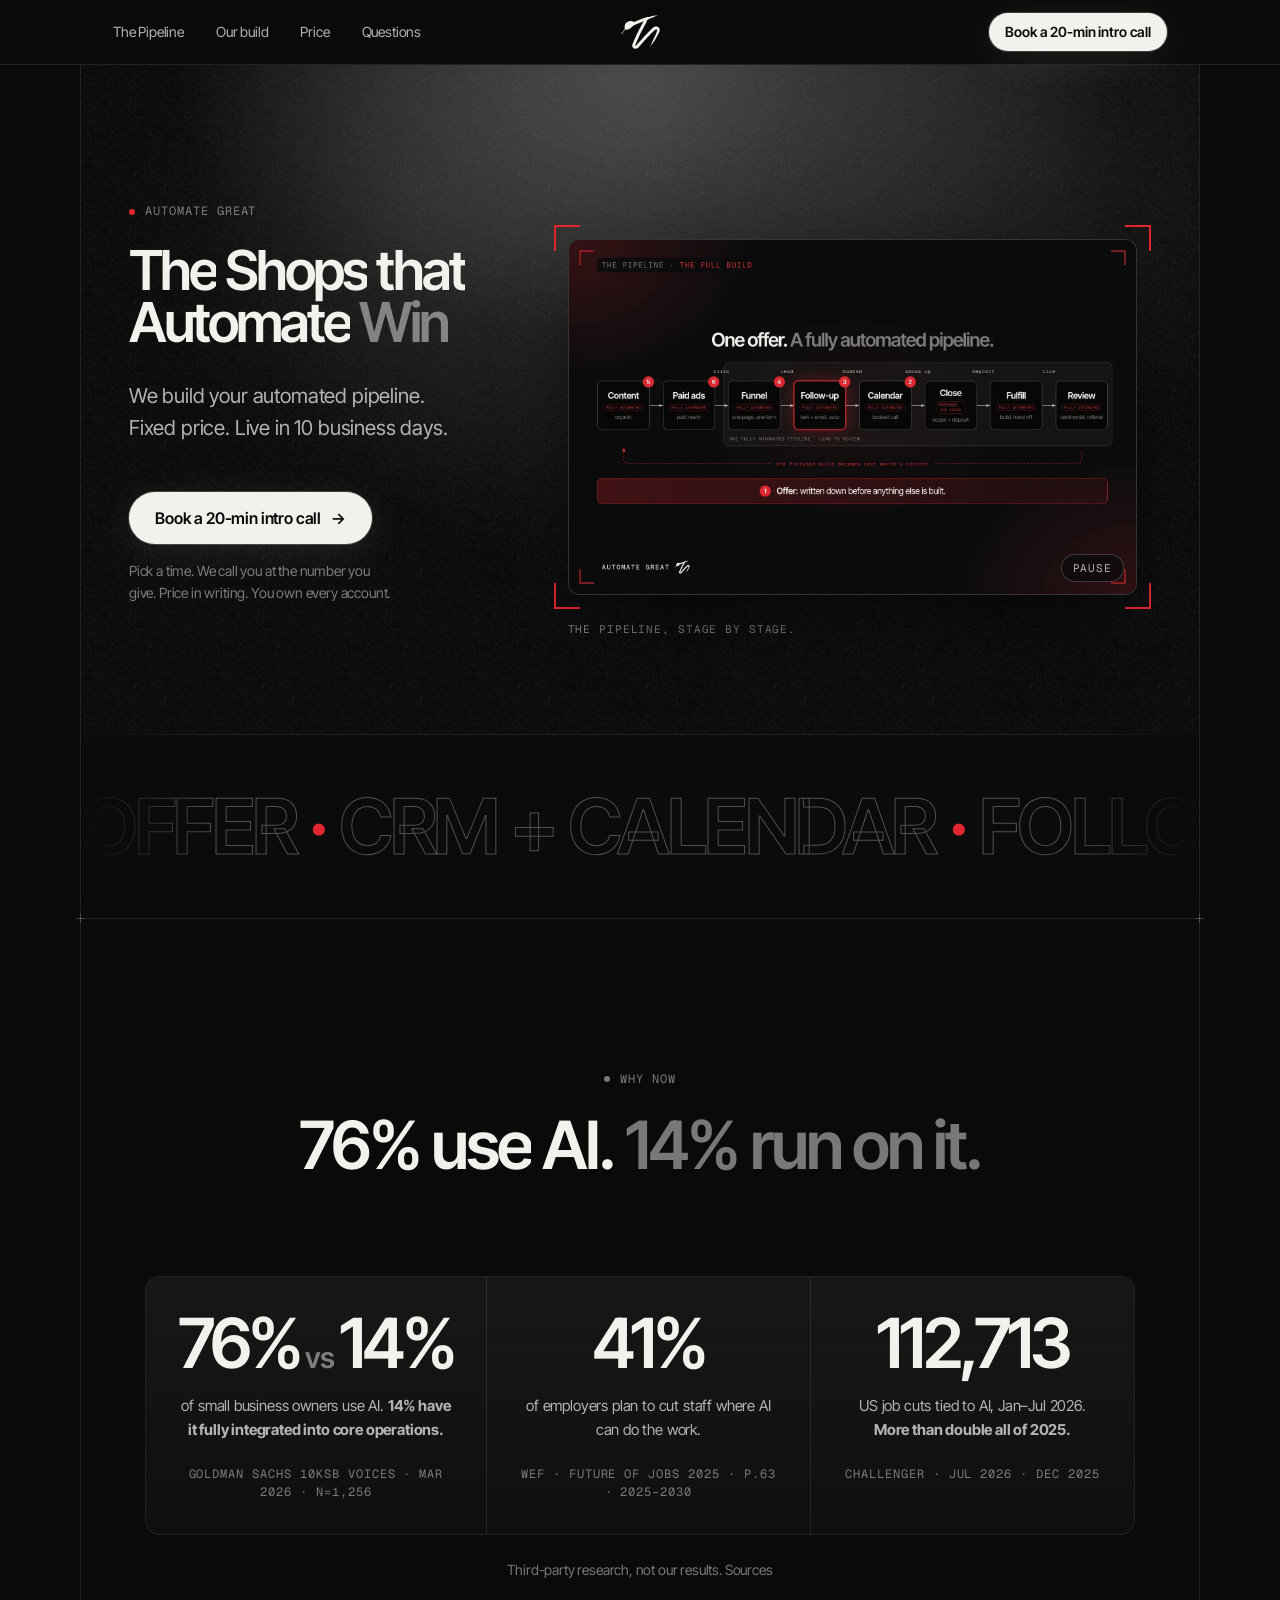
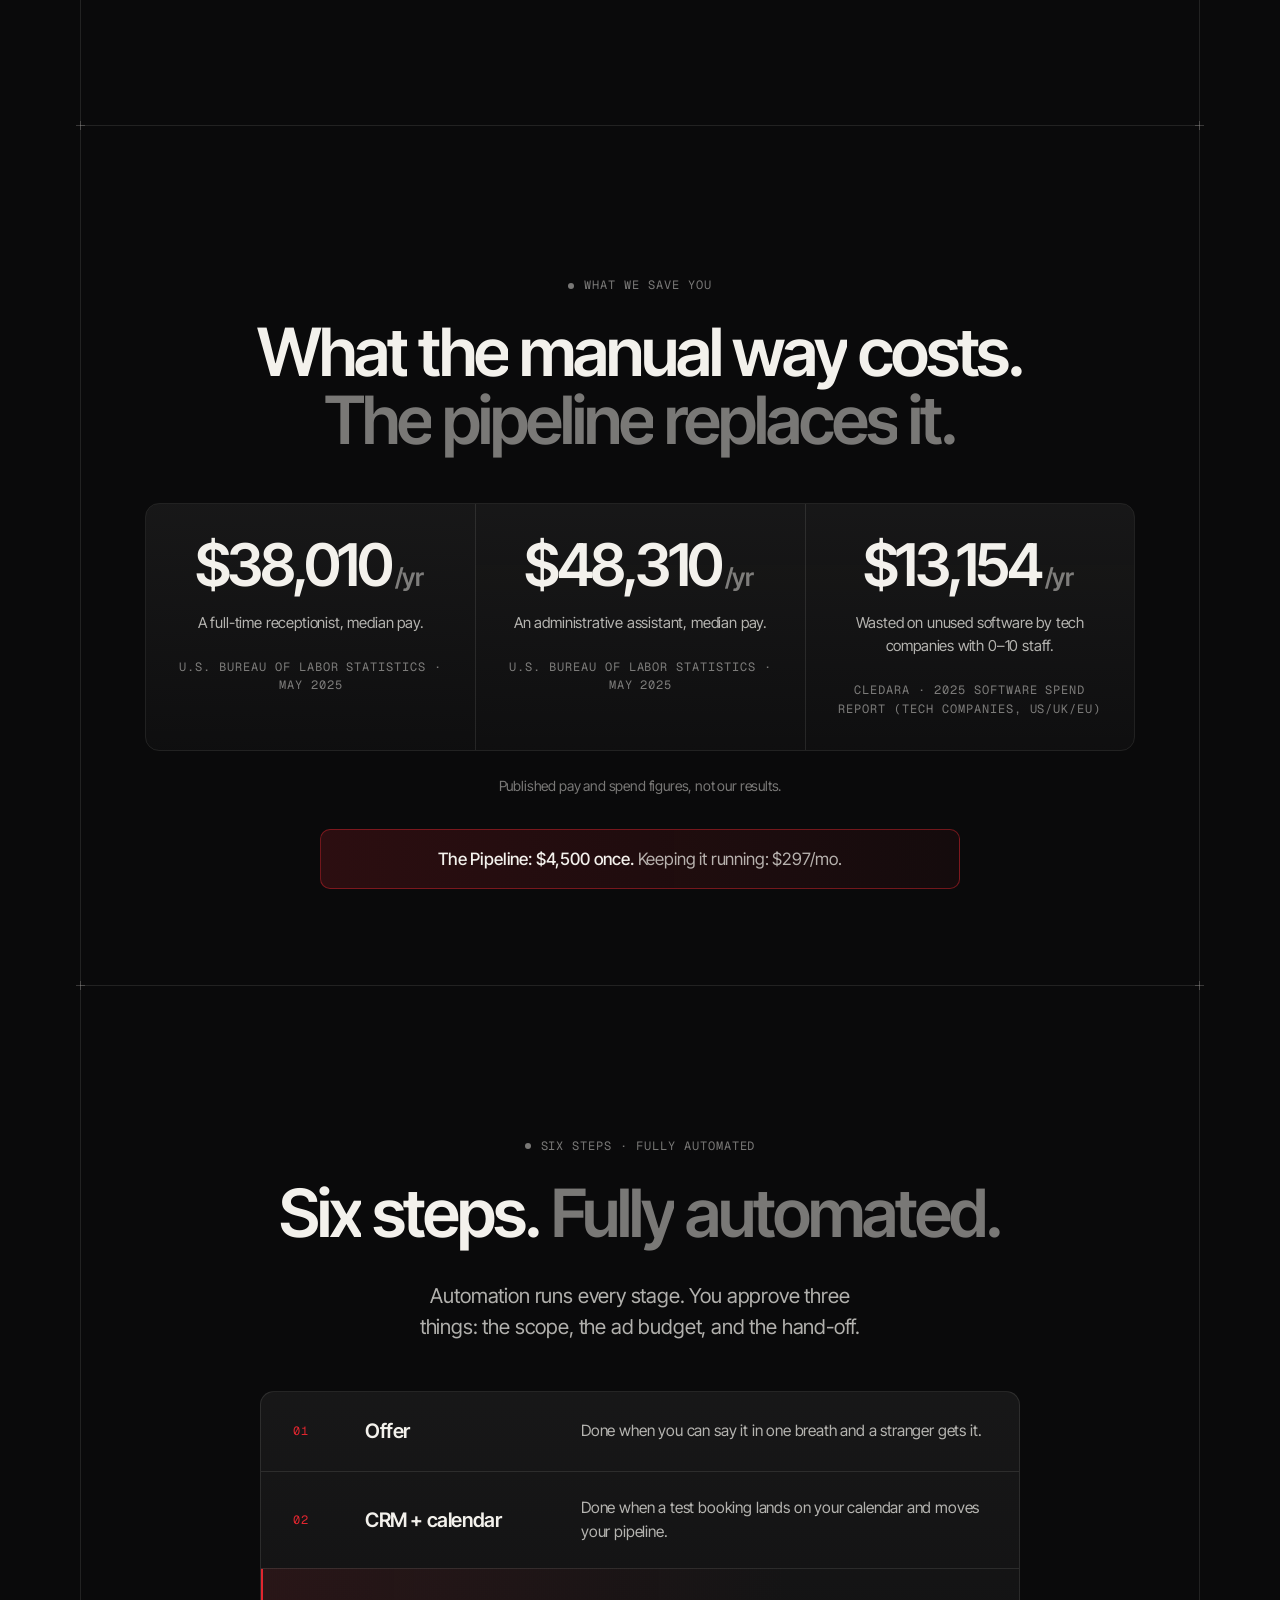
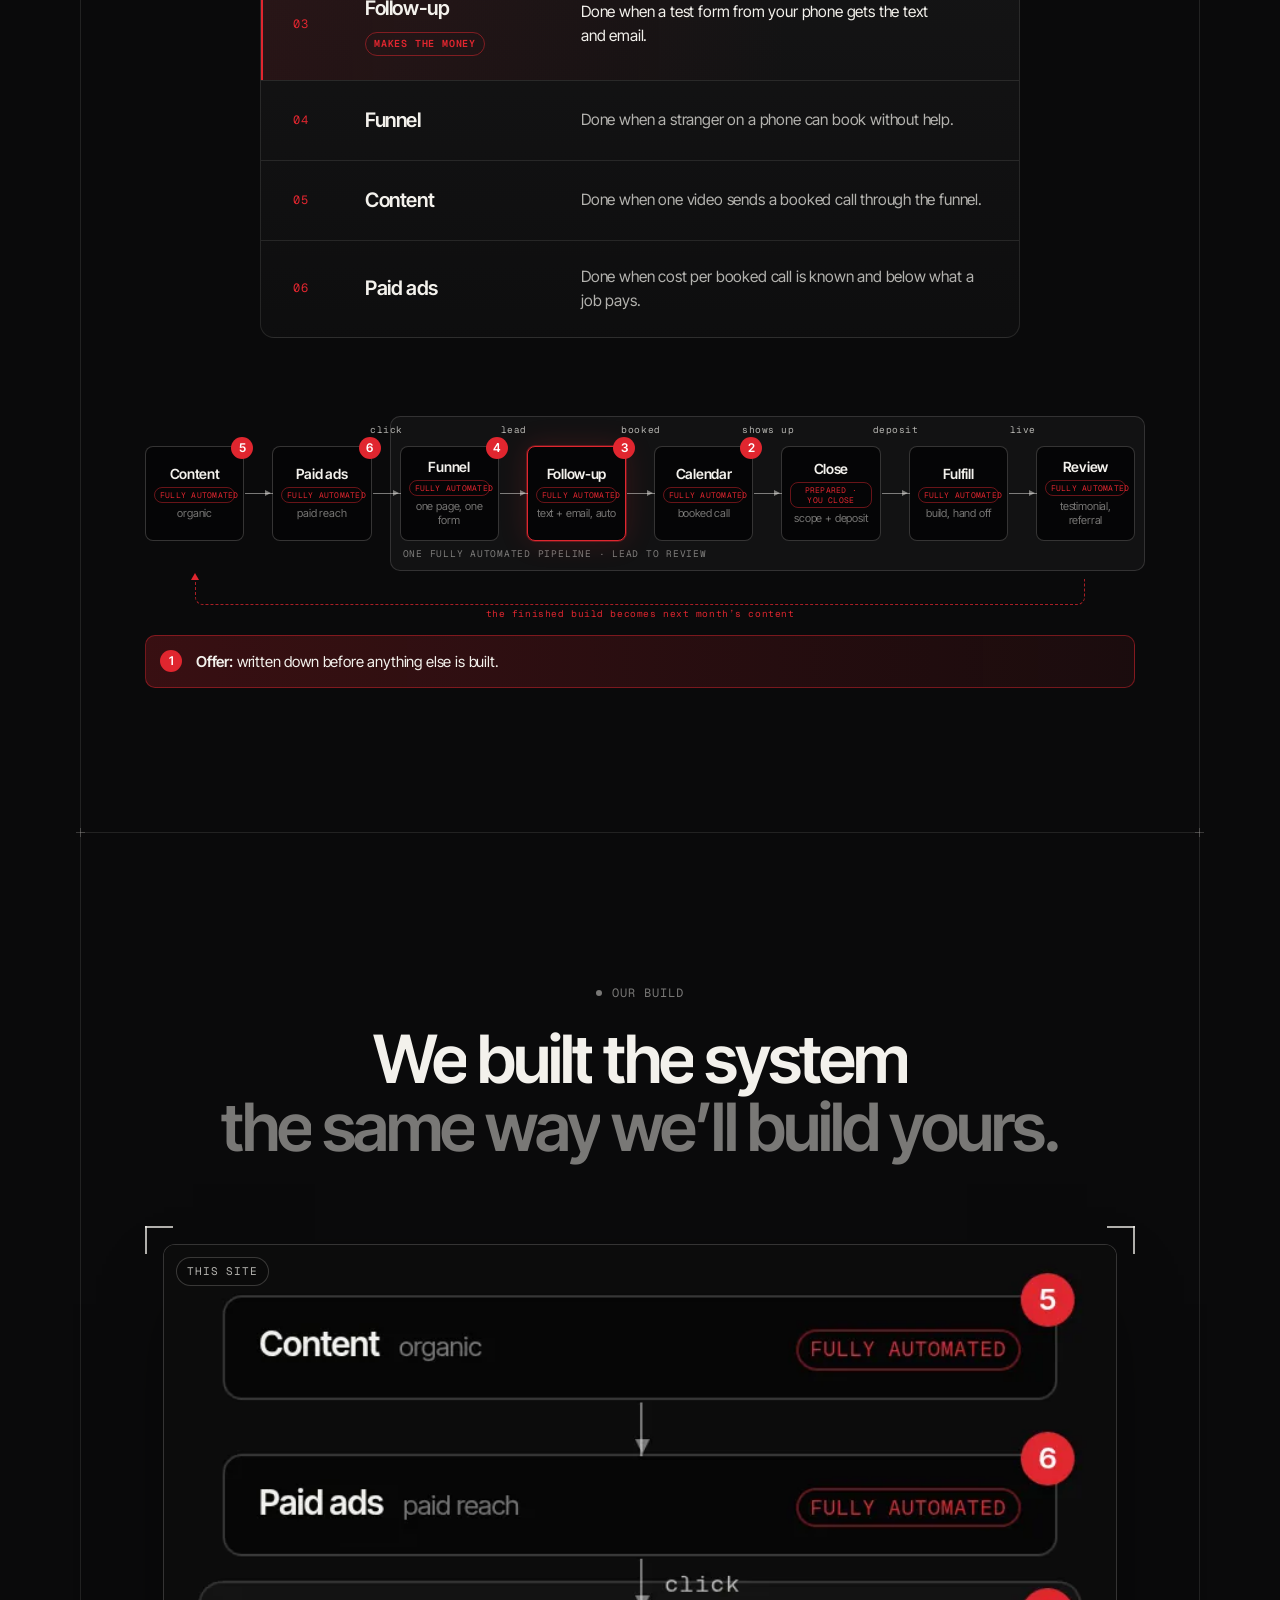
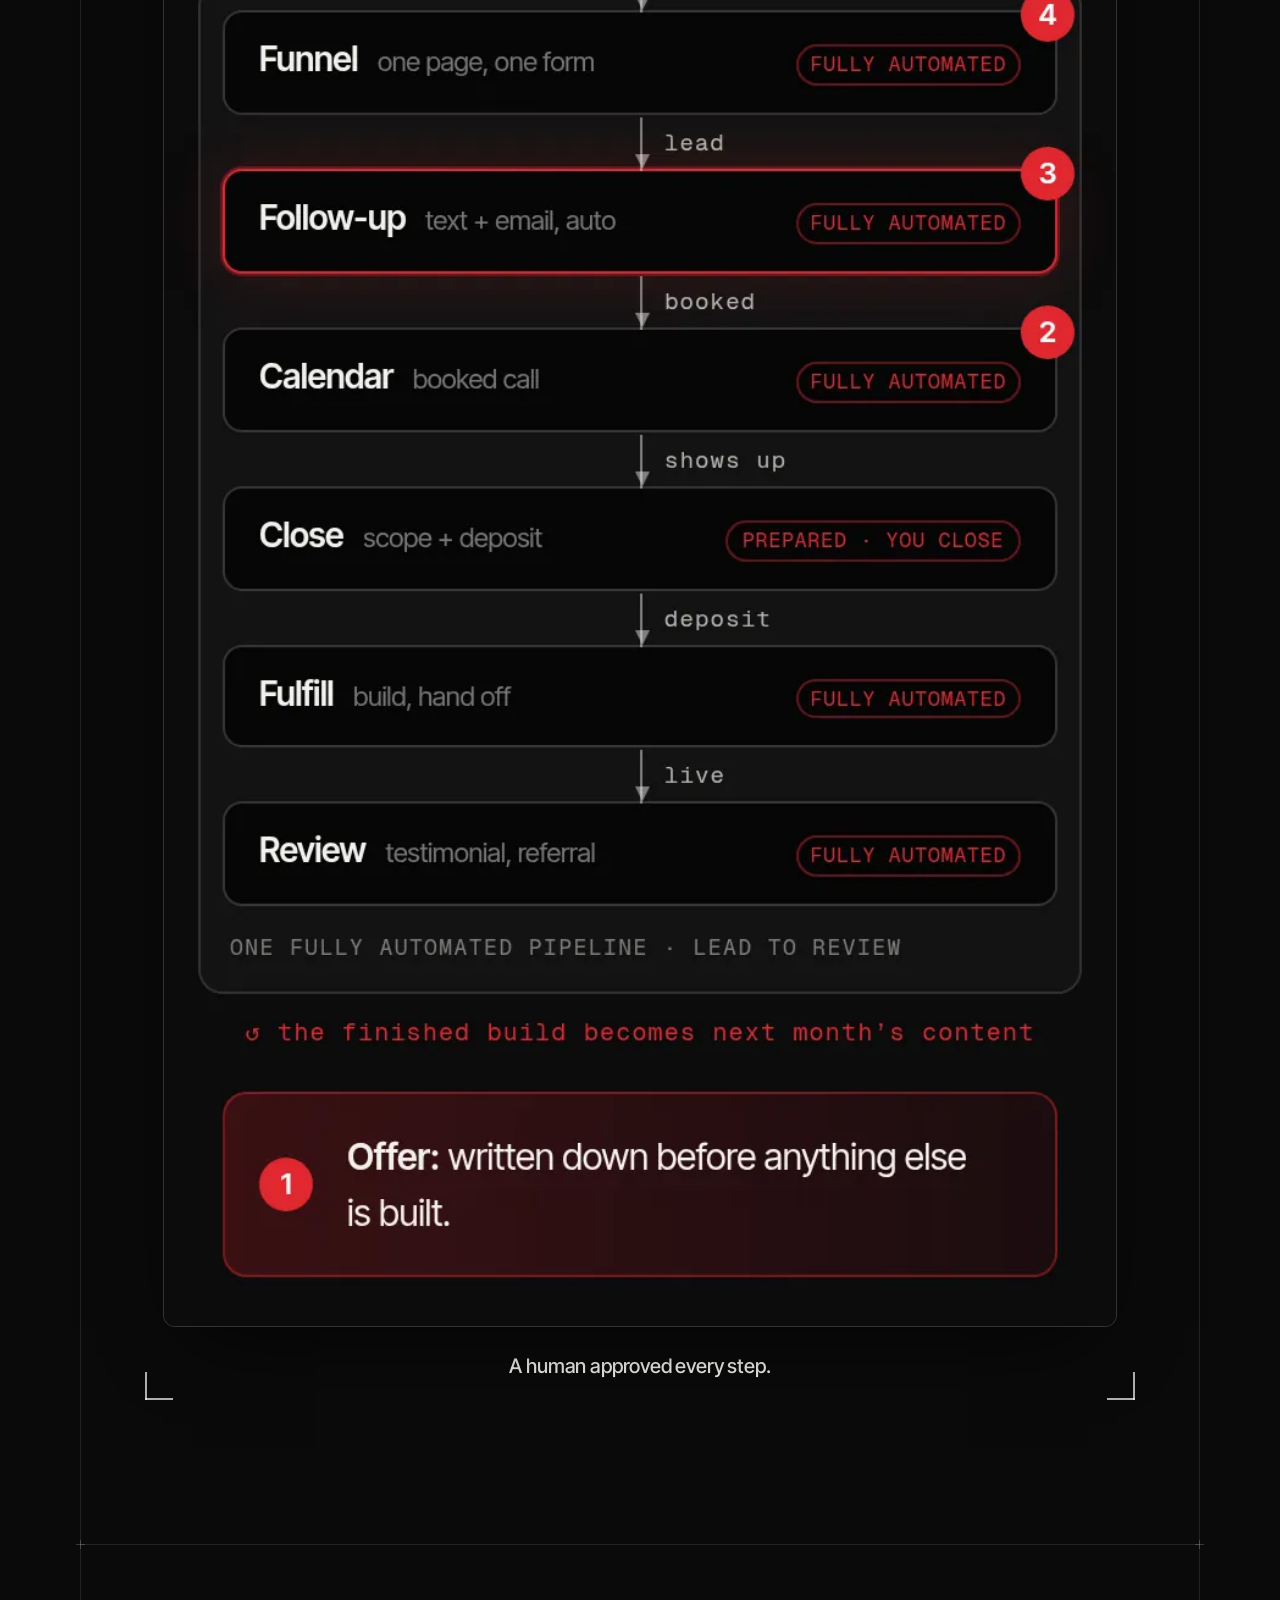
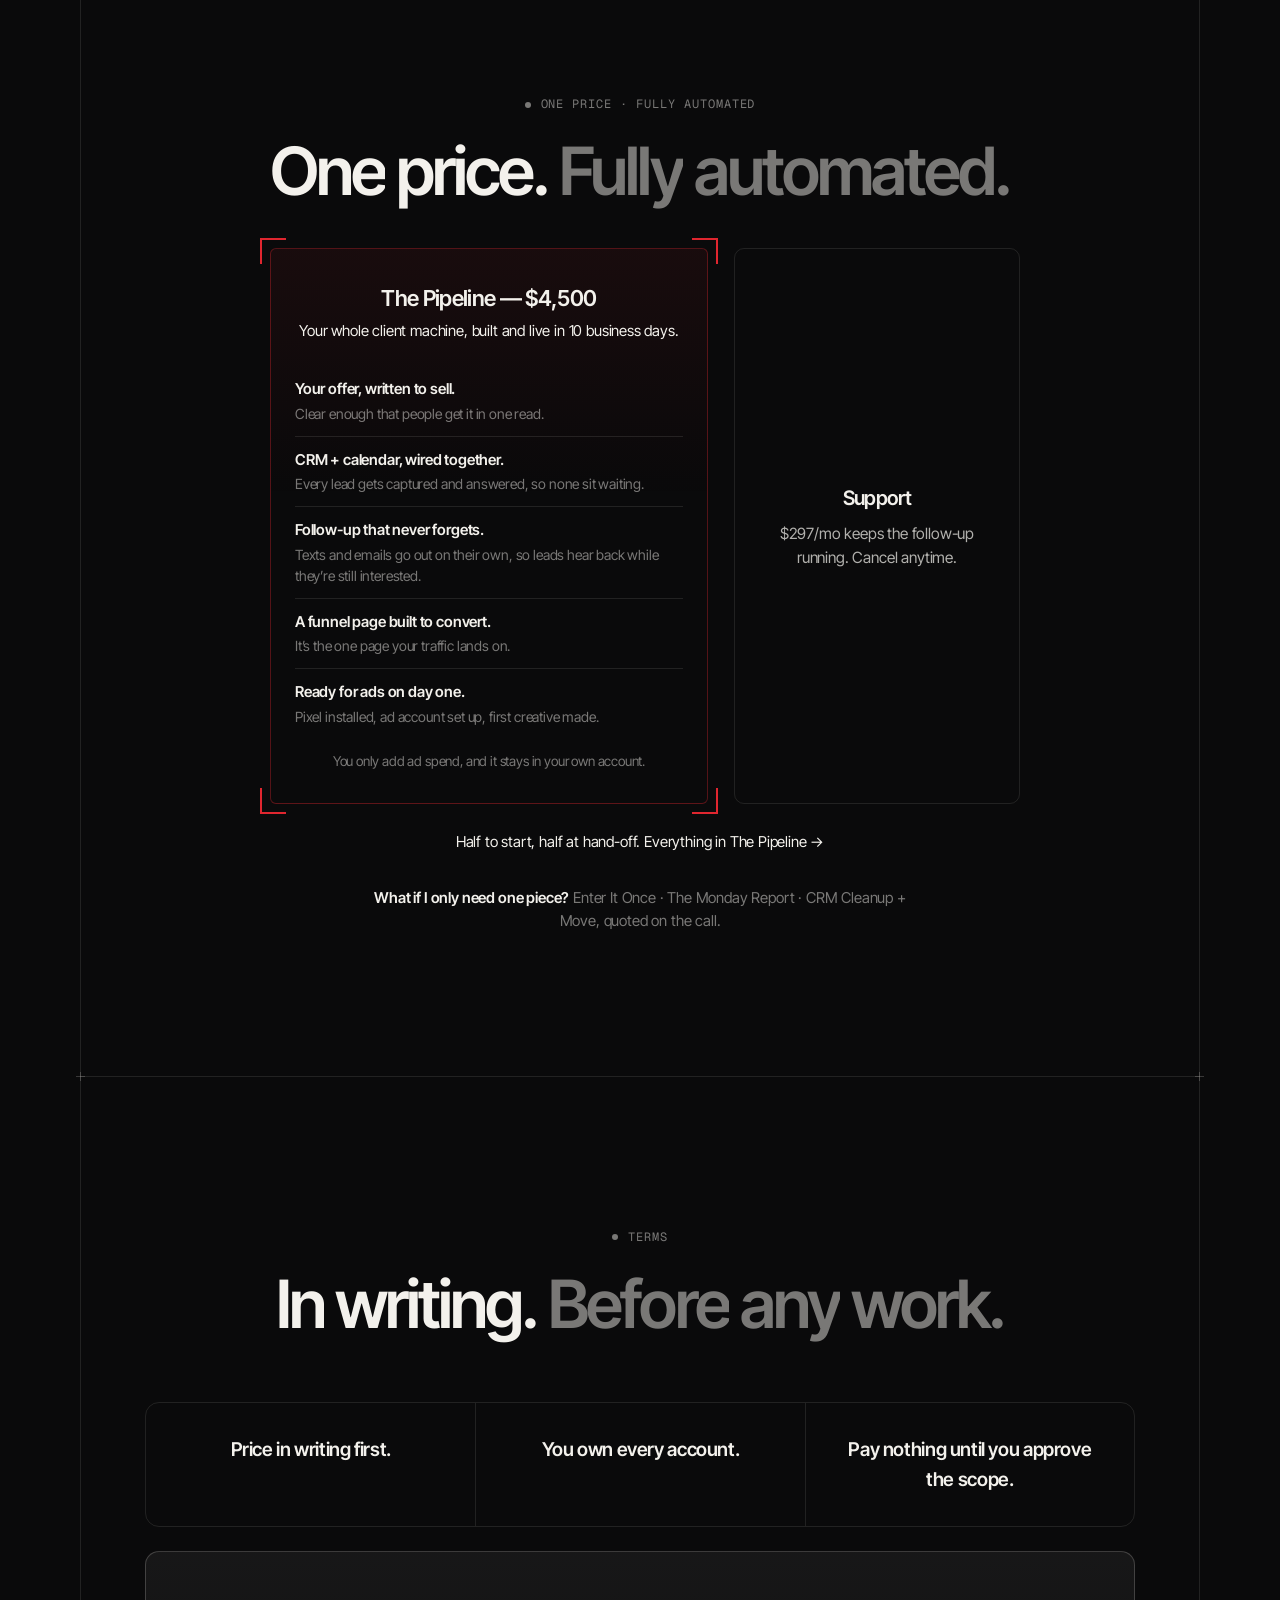
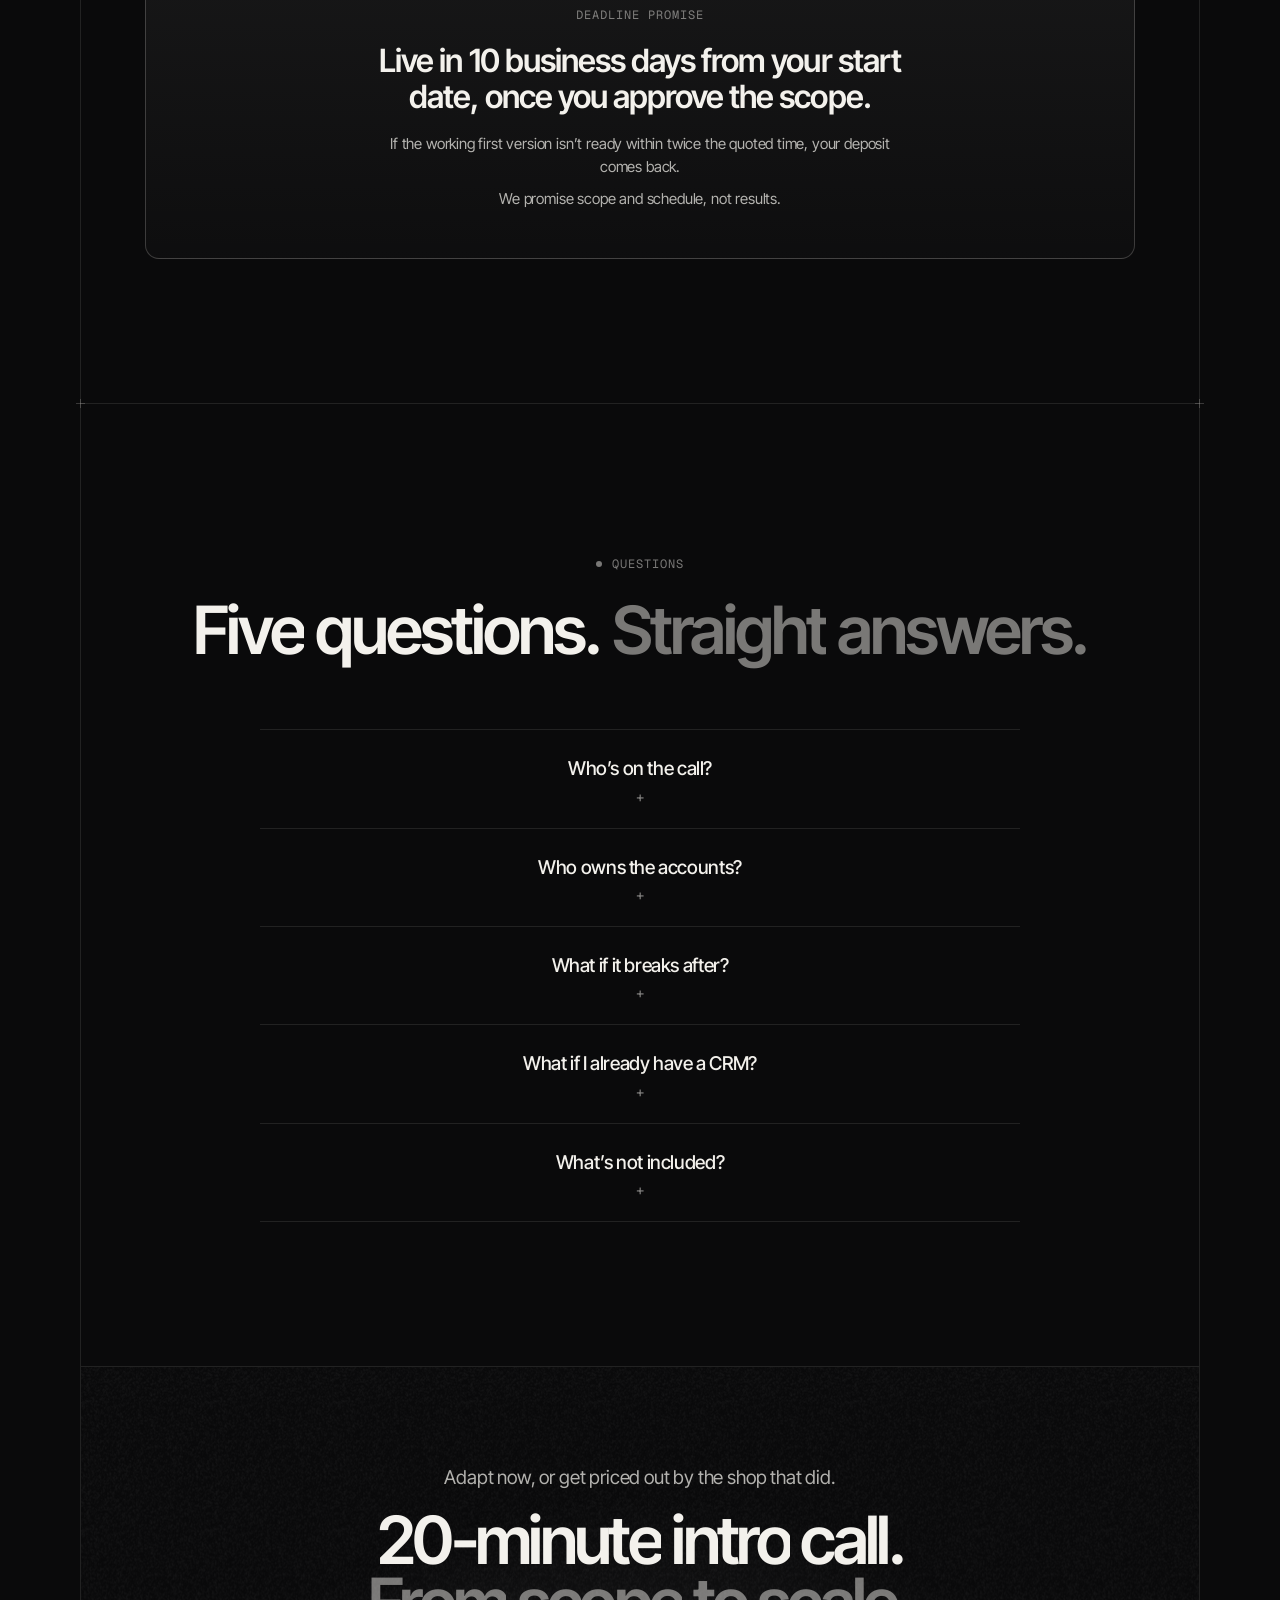
==== commit 9d97a095: "Add PNG favicons and a web manifest for search. Rasterize the snake mark at 48, 192, and 512, and li" ====
--- a/index.html
+++ b/index.html
@@ -10,6 +10,9 @@
 <link rel="icon" href="/favicon.ico" sizes="any">
 <link rel="icon" href="/img/favicon.svg" type="image/svg+xml">
 <link rel="apple-touch-icon" href="/img/apple-touch-icon.png">
+<link rel="icon" type="image/png" sizes="192x192" href="/favicon-192.png">
+<link rel="icon" type="image/png" sizes="48x48" href="/favicon-48.png">
+<link rel="manifest" href="/site.webmanifest">
 <meta property="og:type" content="website">
 <meta property="og:site_name" content="Automate Great">
 <meta property="og:url" content="https://automategreat.com/">
